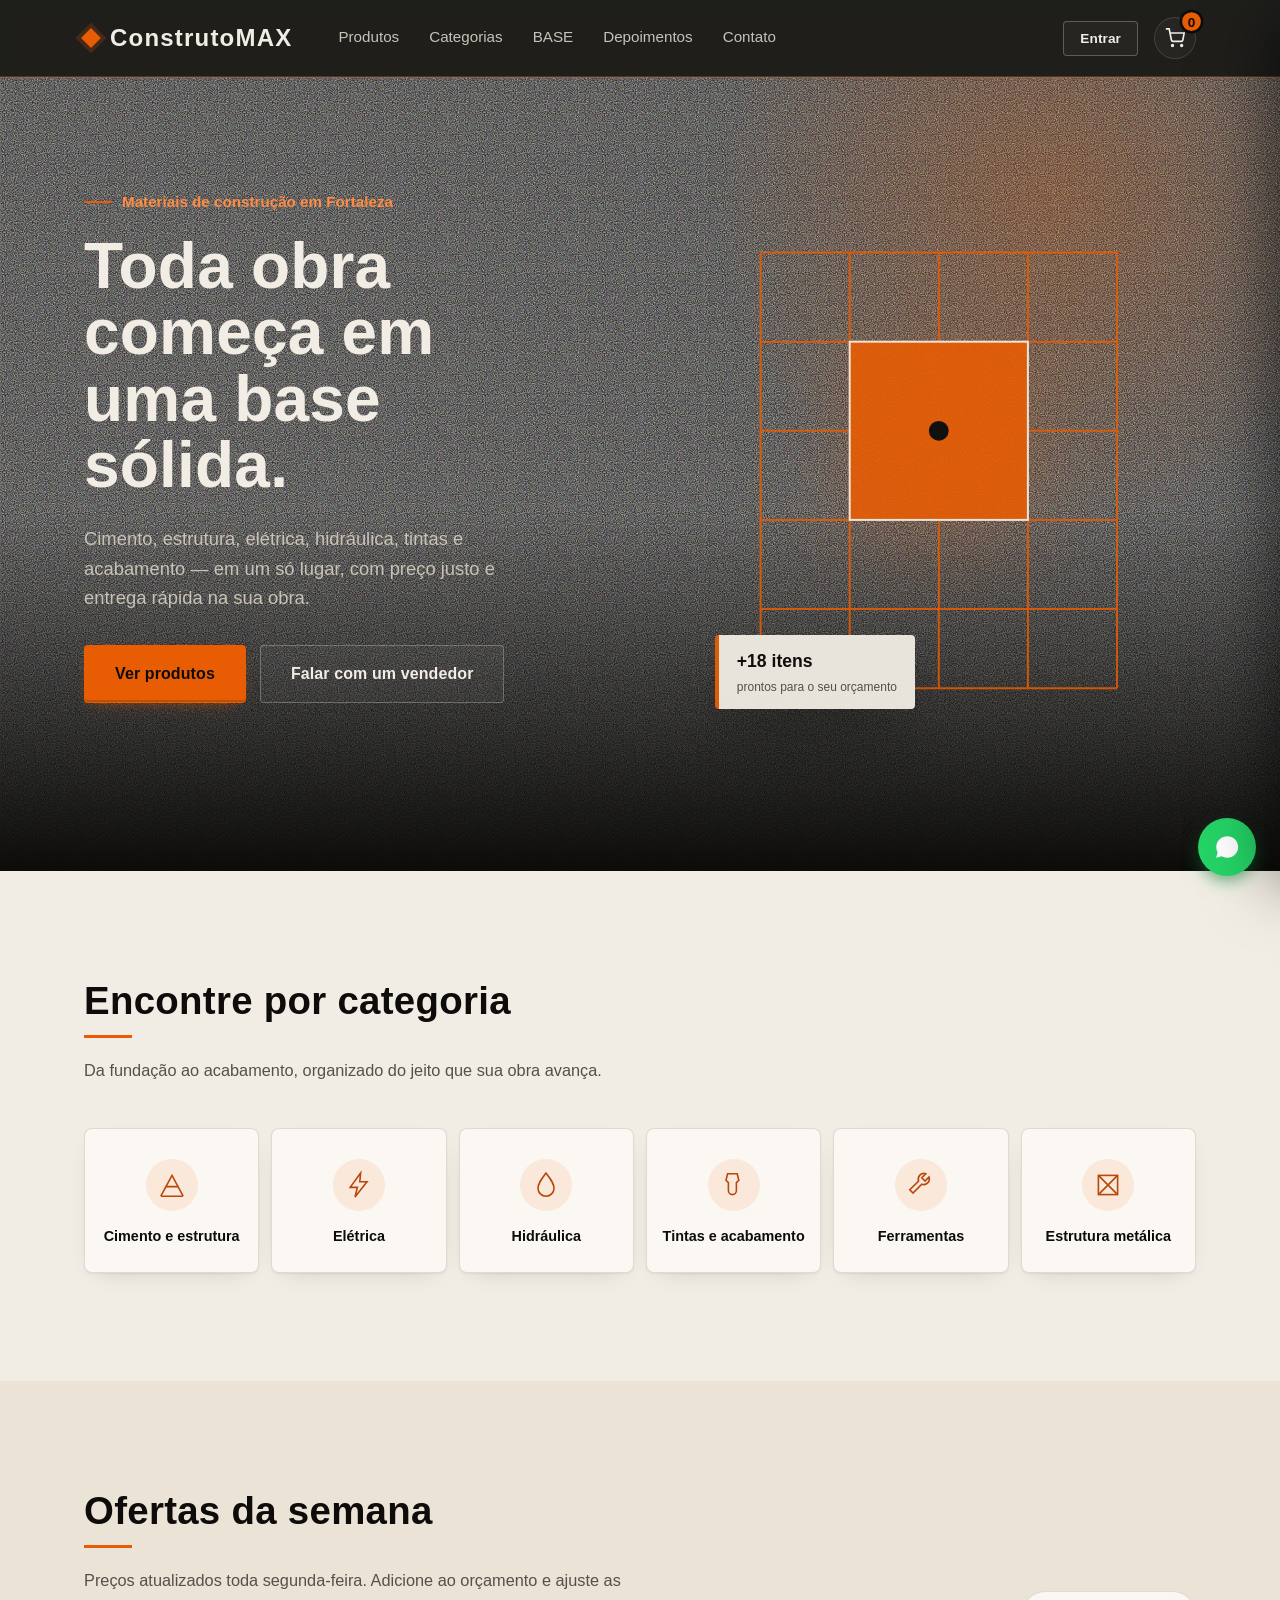
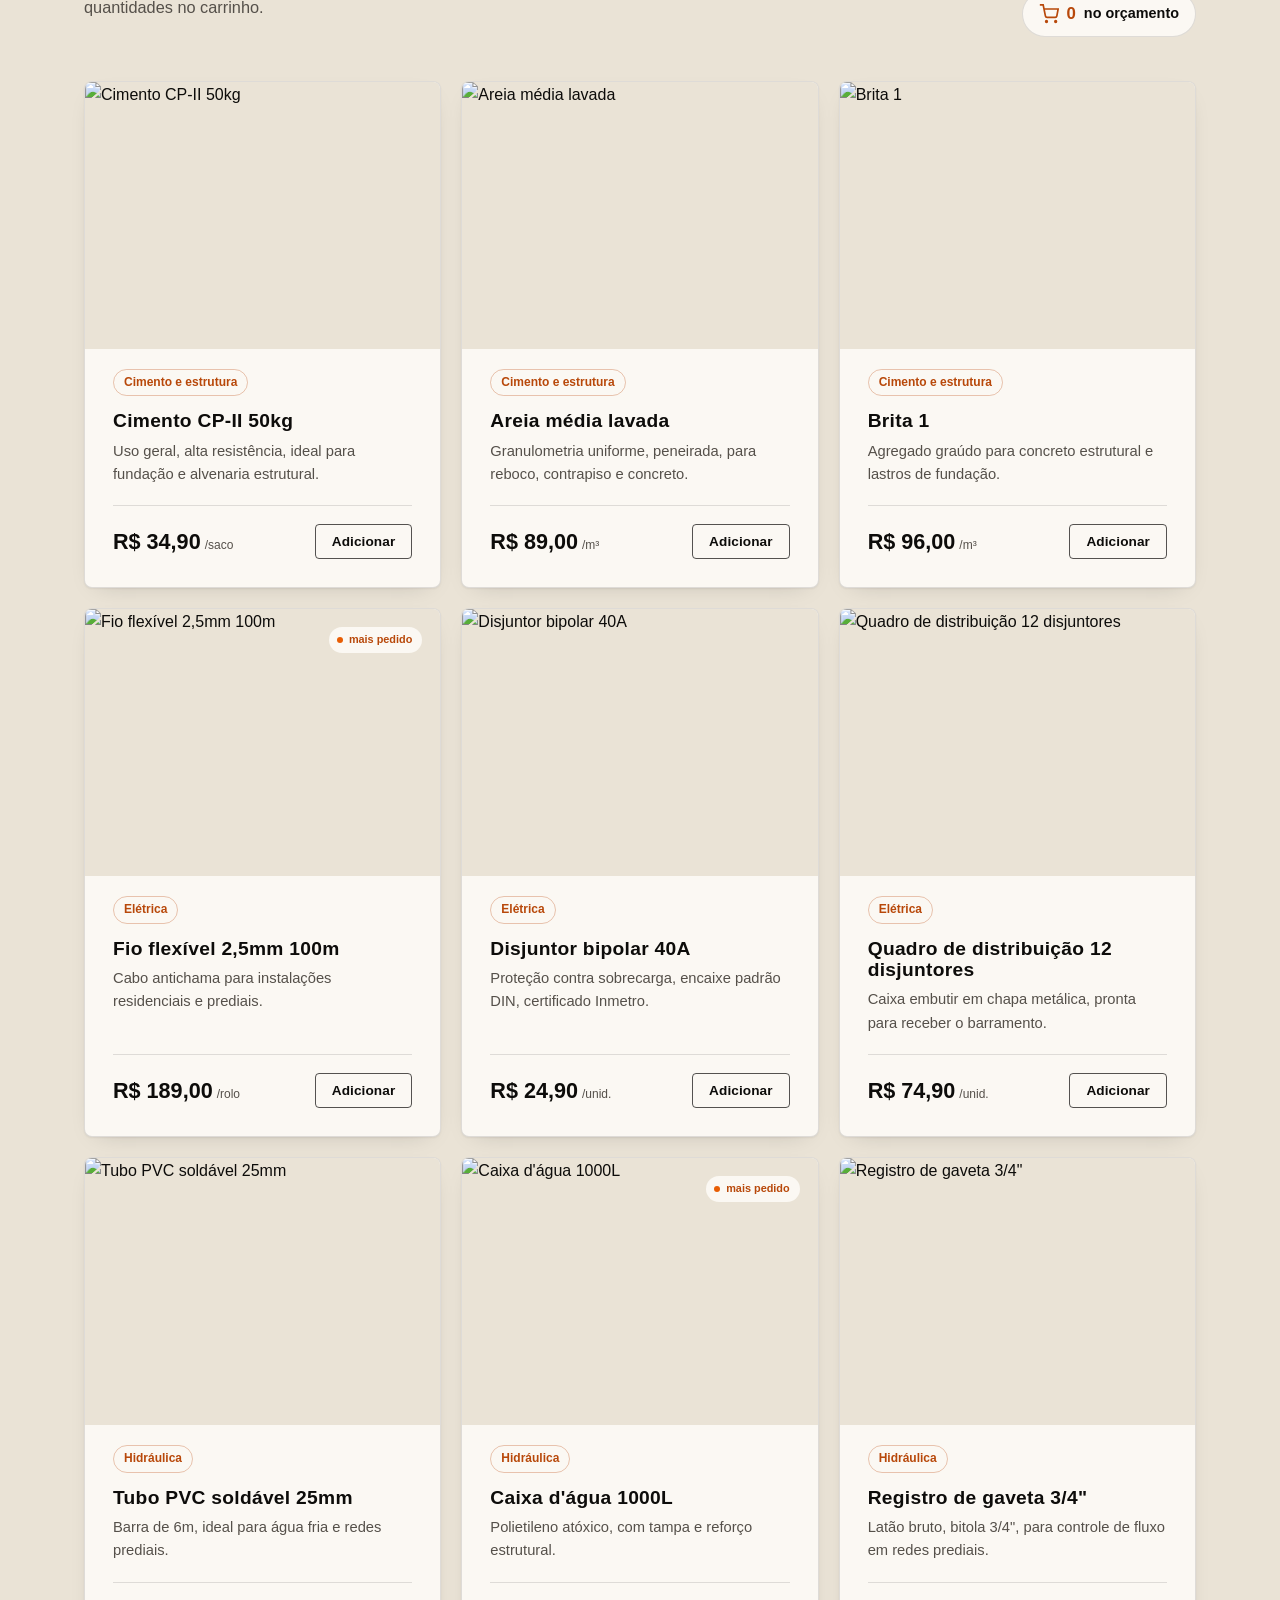
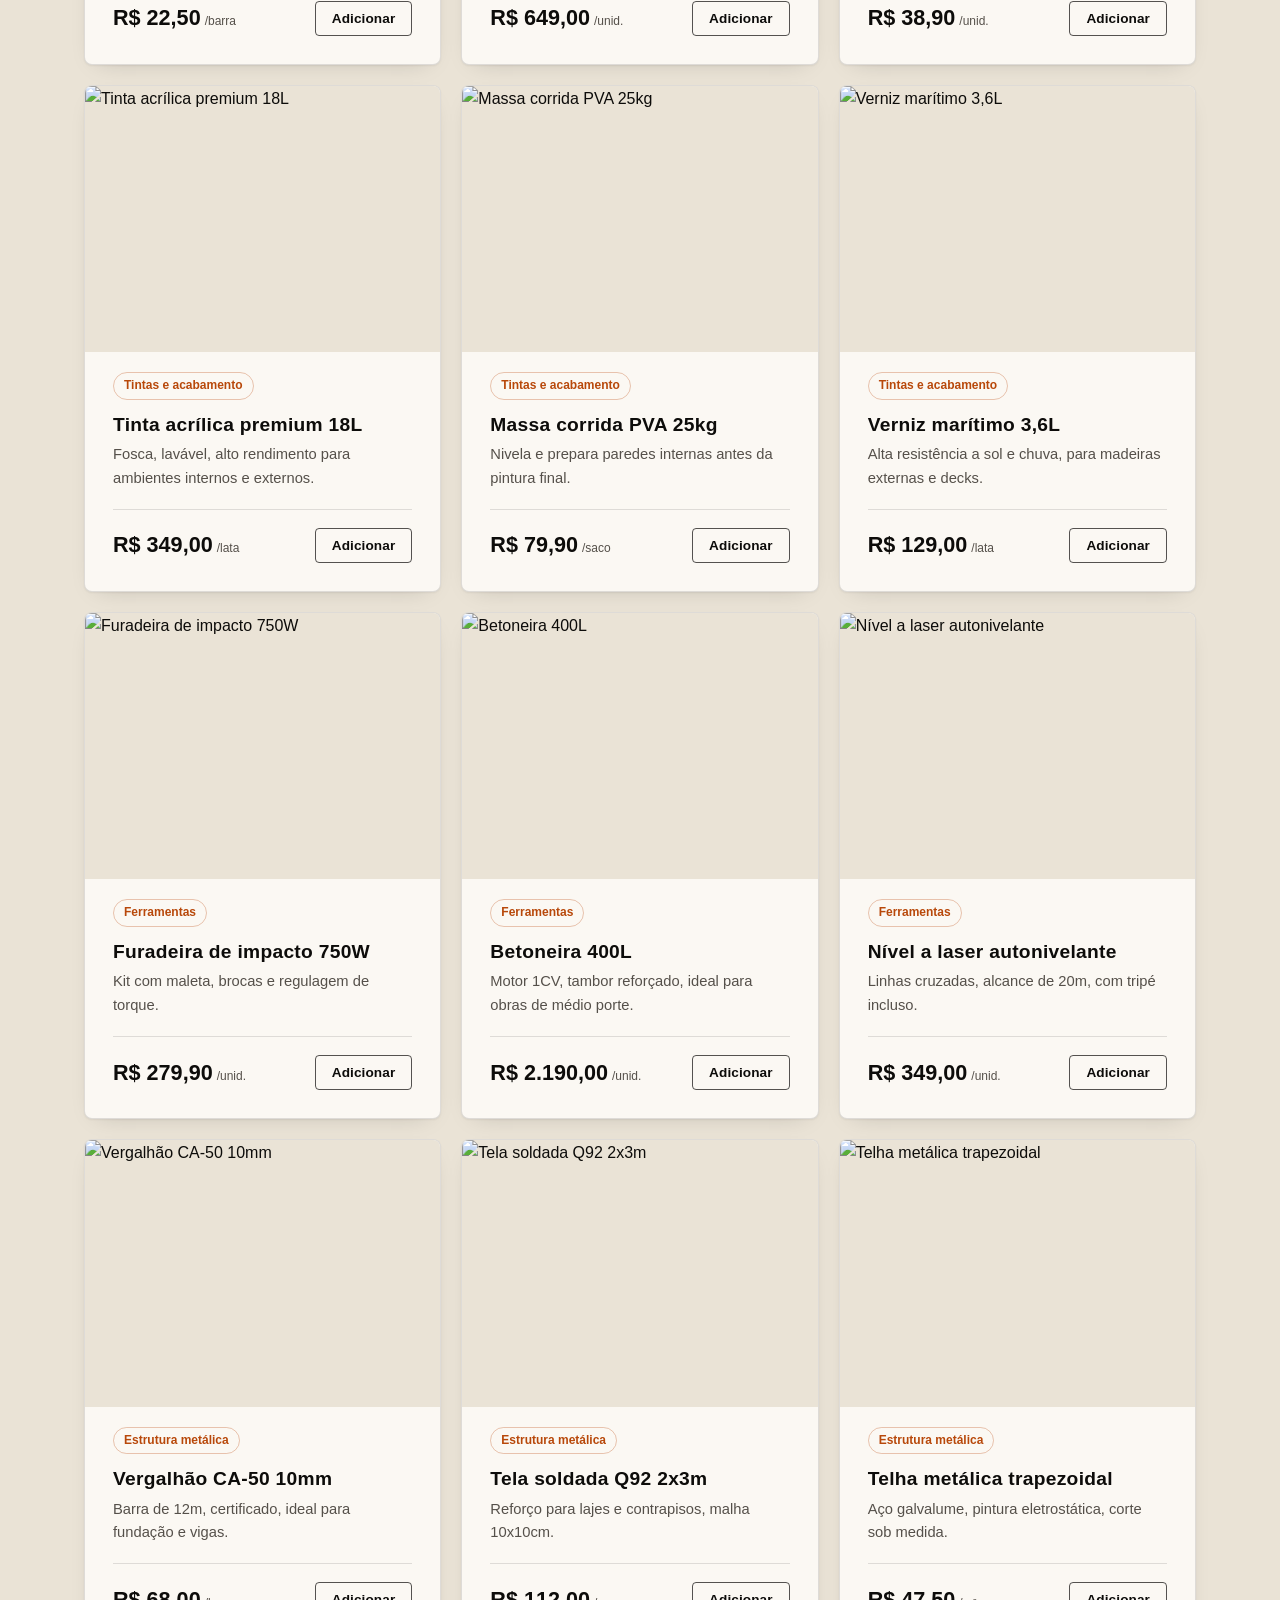
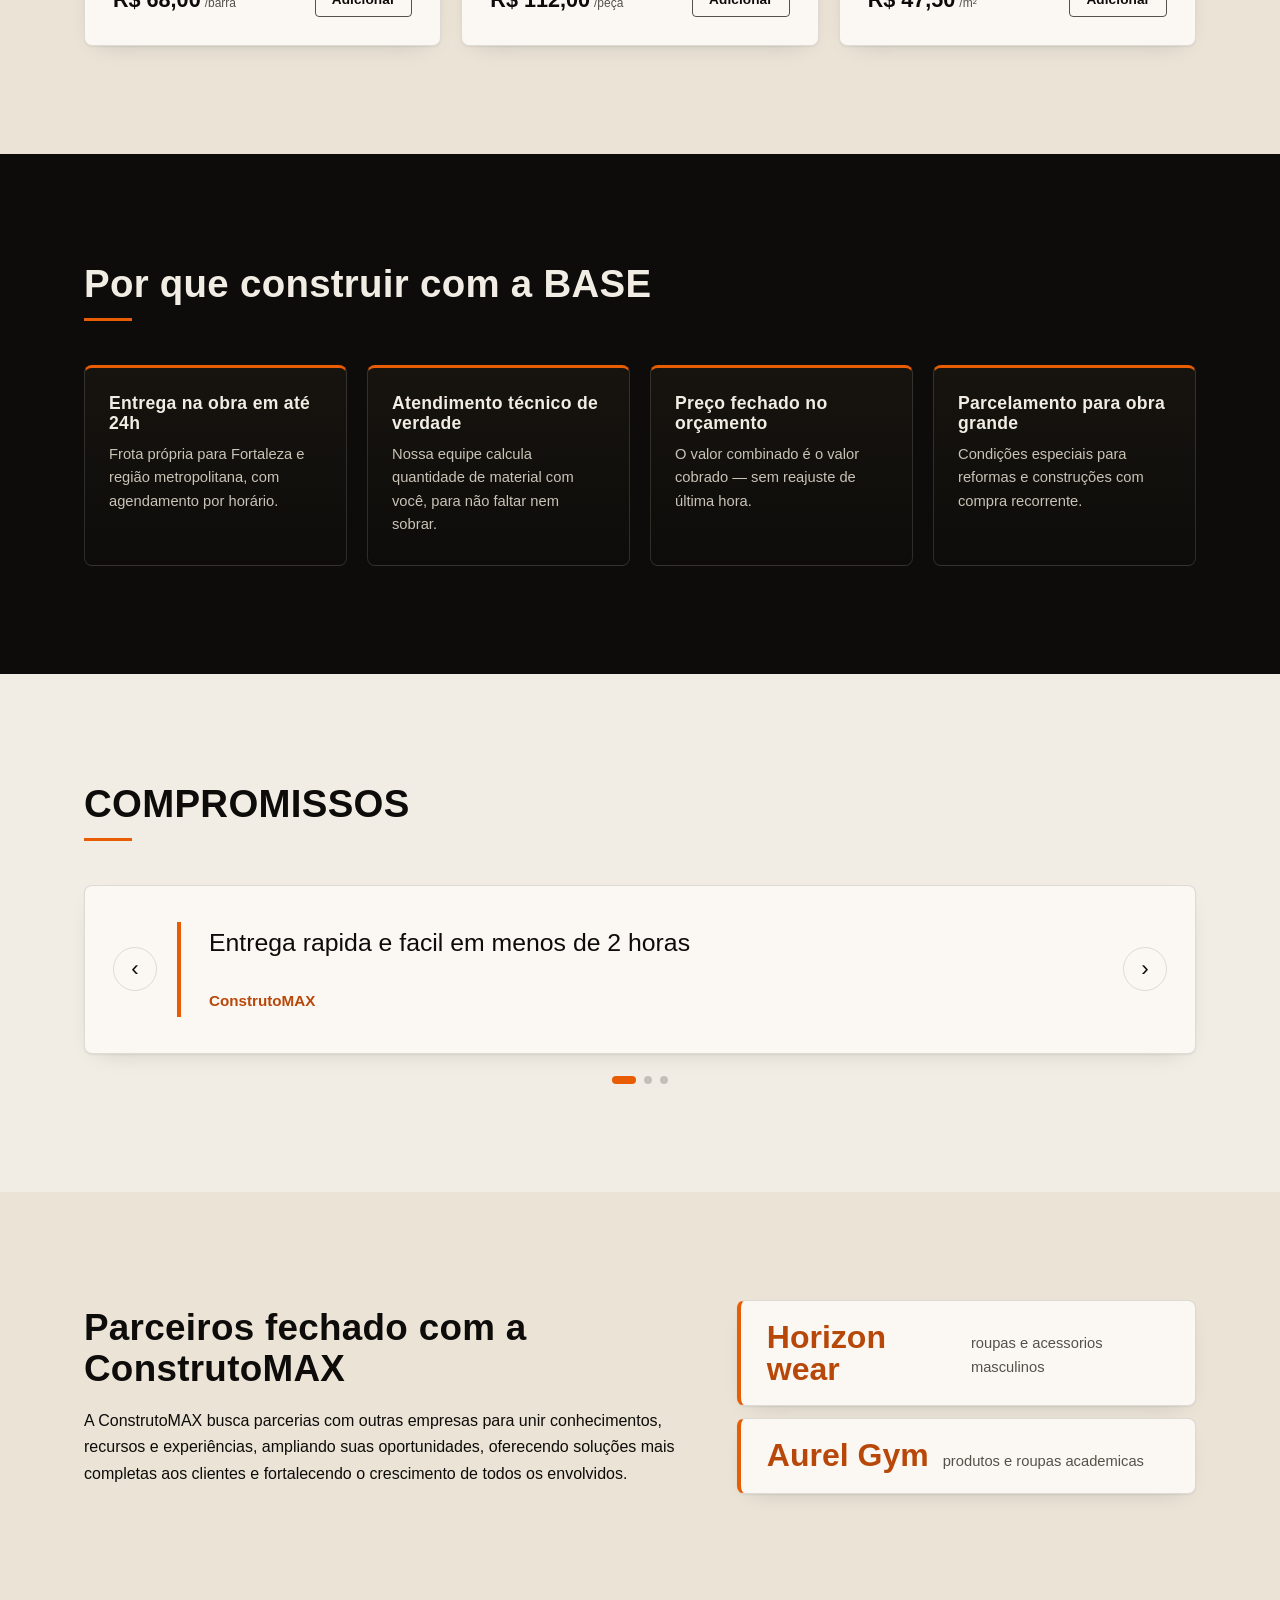
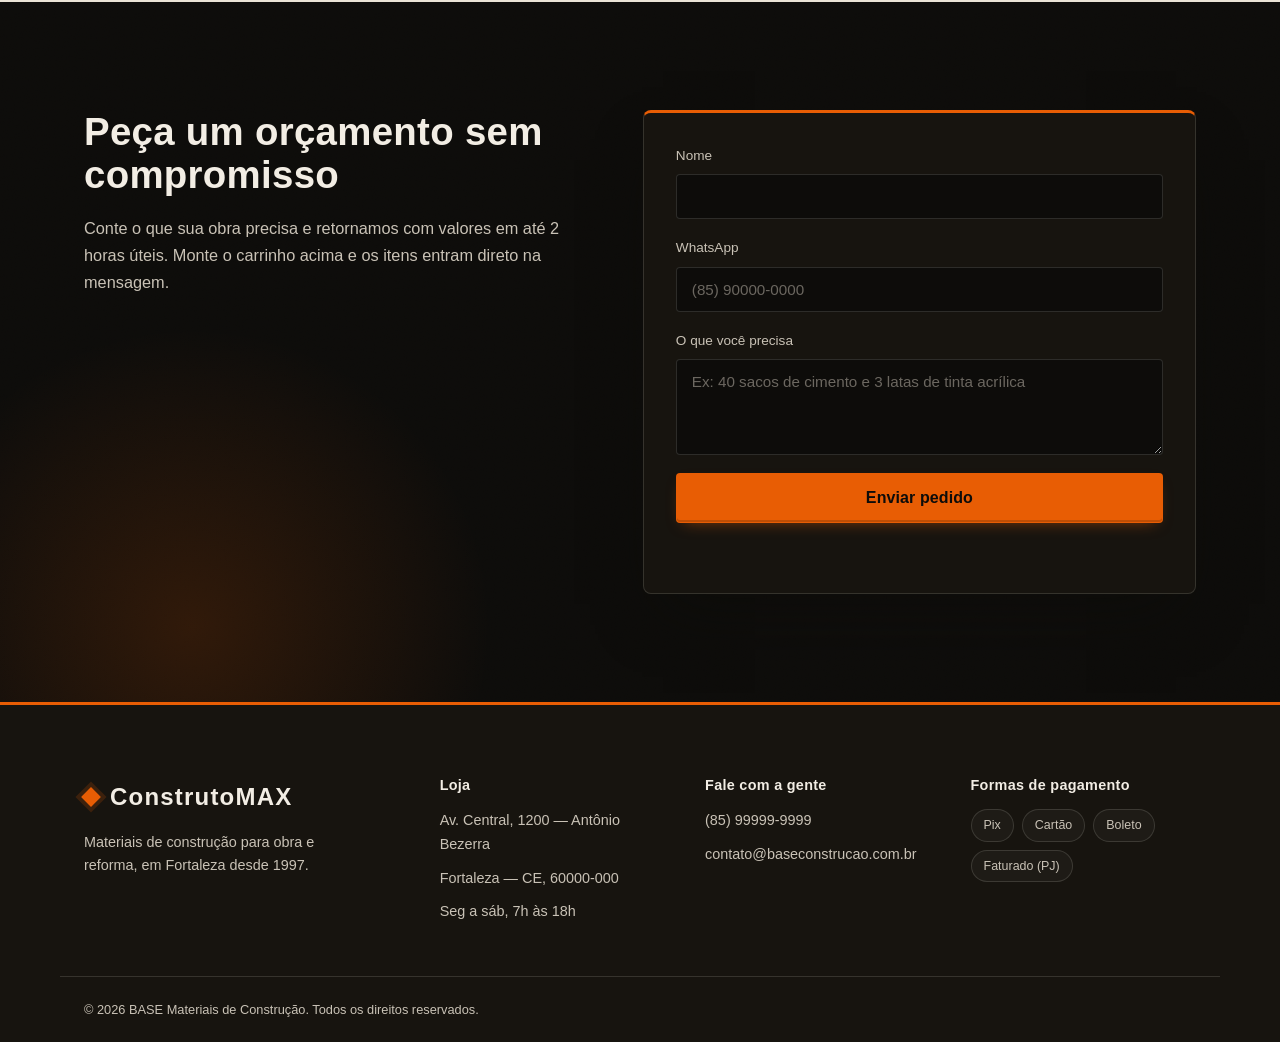
==== index.html @ 5d359811 "construtomax" ====
<!DOCTYPE html>

<html lang="pt-BR">

<head>

<meta charset="UTF-8">

<meta name="viewport" content="width=device-width, initial-scale=1.0">

<title>BASE — Materiais de Construção</title>

<meta name="description" content="BASE Materiais de Construção: tudo o que sua obra precisa, da fundação ao acabamento. Entrega rápida, preço justo, atendimento técnico especializado.">

<link rel="preconnect" href="https\://fonts.googleapis.com">

<link rel="preconnect" href="https\://fonts.gstatic.com" crossorigin>

<link href="https\://fonts.googleapis.com/css2?family=Oswald:wght@400;500;600;700&family=Work+Sans:wght@400;500;600&display=swap" rel="stylesheet">

<link rel="stylesheet" href="index.css">

</head>

<body>



<a class="skip-link" href="#conteudo">Pular para o conteúdo</a>



<!-- HEADER -->

<header class="site-header" id="topo">

  <div class="wrap header-inner">

    <a href="#topo" class="logo" aria-label="BASE Materiais de Construção">

      <span class="logo-mark" aria-hidden="true"></span>

      ConstrutoMAX

    </a>



    <nav class="main-nav" id="mainNav" aria-label="Navegação principal">

      <a href="#produtos">Produtos</a>

      <a href="#categorias">Categorias</a>

      <a href="#diferenciais">BASE</a>

      <a href="#depoimentos">Depoimentos</a>

      <a href="#contato">Contato</a>

    </nav>



    <div class="header-actions">

      <button type="button" class="btn btn-ghost btn-sm auth-open-btn" id="authOpenBtn">Entrar</button>

      <button class="cart-btn" id="cartOpenBtn" aria-label="Abrir carrinho de orçamento">

        <svg viewBox="0 0 24 24" width="20" height="20" fill="none" stroke="currentColor" stroke-width="2"><circle cx="9" cy="21" r="1"/><circle cx="20" cy="21" r="1"/><path d="M1 1h4l2.7 13.4a2 2 0 0 0 2 1.6h9.7a2 2 0 0 0 2-1.6L23 6H6"/></svg>

        <span class="cart-badge" id="cartBadge">0</span>

      </button>



      <button class="nav-toggle" id="navToggle" aria-expanded="false" aria-controls="mainNav" aria-label="Abrir menu">

        <span></span><span></span><span></span>

      </button>

    </div>

  </div>

</header>



<main id="conteudo">



  <!-- HERO -->

  <section class="hero">

    <div class="wrap hero-inner">

      <div class="hero-copy">

        <p class="hero-kicker">Materiais de construção em Fortaleza</p>

        <h1>Toda obra começa em uma base sólida.</h1>

        <p class="hero-lede">Cimento, estrutura, elétrica, hidráulica, tintas e acabamento — em um só lugar, com preço justo e entrega rápida na sua obra.</p>

        <div class="hero-actions">

          <a href="#produtos" class="btn btn-primary btn-lg">Ver produtos</a>

          <a href="#orcamento" class="btn btn-ghost btn-lg">Falar com um vendedor</a>

        </div>



        </dl>

      </div>



      <div class="hero-graphic" aria-hidden="true">

        <svg viewBox="0 0 480 520" width="100%" height="100%">

          <g stroke="var(--orange)" stroke-width="2" fill="none" opacity="0.9">

            <line x1="40" y1="40" x2="40" y2="480"/>

            <line x1="130" y1="40" x2="130" y2="480"/>

            <line x1="220" y1="40" x2="220" y2="480"/>

            <line x1="310" y1="40" x2="310" y2="480"/>

            <line x1="400" y1="40" x2="400" y2="480"/>

            <line x1="40" y1="40" x2="400" y2="40"/>

            <line x1="40" y1="130" x2="400" y2="130"/>

            <line x1="40" y1="220" x2="400" y2="220"/>

            <line x1="40" y1="310" x2="400" y2="310"/>

            <line x1="40" y1="400" x2="400" y2="400"/>

            <line x1="40" y1="480" x2="400" y2="480"/>

          </g>

          <rect x="130" y="130" width="180" height="180" fill="var(--orange)" opacity="0.95"/>

          <rect x="130" y="130" width="180" height="180" fill="none" stroke="var(--cream)" stroke-width="2"/>

          <circle cx="220" cy="220" r="10" fill="var(--black)"/>

        </svg>

        <div class="hero-tag">

          <strong>+18 itens</strong>

          <span>prontos para o seu orçamento</span>

        </div>

      </div>

    </div>

  </section>



  <!-- CATEGORIAS -->

  <section class="categorias" id="categorias">

    <div class="wrap">

      <div class="section-head">

        <h2>Encontre por categoria</h2>

        <p>Da fundação ao acabamento, organizado do jeito que sua obra avança.</p>

      </div>



      <div class="cat-grid">

        <button class="cat-card" data-filter="estrutura">

          <svg viewBox="0 0 40 40" width="32" height="32" fill="none" stroke="currentColor" stroke-width="2"><path d="M6 34 20 8l14 26z"/><path d="M12 22h16"/></svg>

          <span>Cimento e estrutura</span>

        </button>

        <button class="cat-card" data-filter="eletrica">

          <svg viewBox="0 0 40 40" width="32" height="32" fill="none" stroke="currentColor" stroke-width="2"><path d="M22 5 9 23h9l-3 12 15-19h-9z"/></svg>

          <span>Elétrica</span>

        </button>

        <button class="cat-card" data-filter="hidraulica">

          <svg viewBox="0 0 40 40" width="32" height="32" fill="none" stroke="currentColor" stroke-width="2"><path d="M20 5c6 8 10 13 10 19a10 10 0 0 1-20 0c0-6 4-11 10-19z"/></svg>

          <span>Hidráulica</span>

        </button>

        <button class="cat-card" data-filter="tintas">

          <svg viewBox="0 0 40 40" width="32" height="32" fill="none" stroke="currentColor" stroke-width="2"><path d="M12 6h12l2 8-3 3v10a5 5 0 0 1-10 0V17l-3-3z"/></svg>

          <span>Tintas e acabamento</span>

        </button>

        <button class="cat-card" data-filter="ferramentas">

          <svg viewBox="0 0 40 40" width="32" height="32" fill="none" stroke="currentColor" stroke-width="2"><path d="M26 6a7 7 0 0 0-9 9L6 26l4 4 11-11a7 7 0 0 0 9-9l-5 5-4-4z"/></svg>

          <span>Ferramentas</span>

        </button>

        <button class="cat-card" data-filter="metais">

          <svg viewBox="0 0 40 40" width="32" height="32" fill="none" stroke="currentColor" stroke-width="2"><rect x="8" y="8" width="24" height="24"/><path d="M8 8l24 24M32 8 8 32"/></svg>

          <span>Estrutura metálica</span>

        </button>

      </div>

    </div>

  </section>



  <!-- PRODUTOS -->

  <section class="produtos" id="produtos">

    <div class="wrap">

      <div class="section-head section-head-row">

        <div>

          <h2>Ofertas da semana</h2>

          <p>Preços atualizados toda segunda-feira. Adicione ao orçamento e ajuste as quantidades no carrinho.</p>

        </div>

        <div class="cart-indicator" aria-live="polite">

          <svg viewBox="0 0 24 24" width="20" height="20" fill="none" stroke="currentColor" stroke-width="2"><circle cx="9" cy="21" r="1"/><circle cx="20" cy="21" r="1"/><path d="M1 1h4l2.7 13.4a2 2 0 0 0 2 1.6h9.7a2 2 0 0 0 2-1.6L23 6H6"/></svg>

          <span id="cartCount">0</span> no orçamento

        </div>

      </div>



      <div class="prod-grid" id="prodGrid">



        <!-- CIMENTO E ESTRUTURA -->

        <article class="prod-card" data-cat="estrutura" data-id="cimento-cp2" data-name="Cimento CP-II 50kg" data-unit="saco" data-price="34.90">

          <div class="prod-media"><img src="img/cimento-cp2.jpg" alt="Cimento CP-II 50kg" loading="lazy" width="400" height="300"></div>

          <p class="prod-tag">Cimento e estrutura</p>

          <h3>Cimento CP-II 50kg</h3>

          <p class="prod-desc">Uso geral, alta resistência, ideal para fundação e alvenaria estrutural.</p>

          <div class="prod-foot">

            <span class="prod-price">R$ 34,90<small>/saco</small></span>

            <button class="btn btn-outline btn-sm add-to-quote">Adicionar</button>

          </div>

        </article>



        <article class="prod-card" data-cat="estrutura" data-id="areia-lavada" data-name="Areia média lavada" data-unit="m³" data-price="89.00">

          <div class="prod-media"><img src="img/areia-lavada.jpg" alt="Areia média lavada" loading="lazy" width="400" height="300"></div>

          <p class="prod-tag">Cimento e estrutura</p>

          <h3>Areia média lavada</h3>

          <p class="prod-desc">Granulometria uniforme, peneirada, para reboco, contrapiso e concreto.</p>

          <div class="prod-foot">

            <span class="prod-price">R$ 89,00<small>/m³</small></span>

            <button class="btn btn-outline btn-sm add-to-quote">Adicionar</button>

          </div>

        </article>



        <article class="prod-card" data-cat="estrutura" data-id="brita-1" data-name="Brita 1" data-unit="m³" data-price="96.00">

          <div class="prod-media"><img src="img/brita-1.jpg" alt="Brita 1" loading="lazy" width="400" height="300"></div>

          <p class="prod-tag">Cimento e estrutura</p>

          <h3>Brita 1</h3>

          <p class="prod-desc">Agregado graúdo para concreto estrutural e lastros de fundação.</p>

          <div class="prod-foot">

            <span class="prod-price">R$ 96,00<small>/m³</small></span>

            <button class="btn btn-outline btn-sm add-to-quote">Adicionar</button>

          </div>

        </article>



        <!-- ELÉTRICA -->

        <article class="prod-card" data-cat="eletrica" data-id="fio-flexivel" data-name="Fio flexível 2,5mm 100m" data-unit="rolo" data-price="189.00">

          <div class="prod-media"><img src="img/fio-flexivel.jpg" alt="Fio flexível 2,5mm 100m" loading="lazy" width="400" height="300"></div>

          <span class="prod-badge">mais pedido</span>

          <p class="prod-tag">Elétrica</p>

          <h3>Fio flexível 2,5mm 100m</h3>

          <p class="prod-desc">Cabo antichama para instalações residenciais e prediais.</p>

          <div class="prod-foot">

            <span class="prod-price">R$ 189,00<small>/rolo</small></span>

            <button class="btn btn-outline btn-sm add-to-quote">Adicionar</button>

          </div>

        </article>



        <article class="prod-card" data-cat="eletrica" data-id="disjuntor-40a" data-name="Disjuntor bipolar 40A" data-unit="unid." data-price="24.90">

          <div class="prod-media"><img src="img/disjuntor-40a.jpg" alt="Disjuntor bipolar 40A" loading="lazy" width="400" height="300"></div>

          <p class="prod-tag">Elétrica</p>

          <h3>Disjuntor bipolar 40A</h3>

          <p class="prod-desc">Proteção contra sobrecarga, encaixe padrão DIN, certificado Inmetro.</p>

          <div class="prod-foot">

            <span class="prod-price">R$ 24,90<small>/unid.</small></span>

            <button class="btn btn-outline btn-sm add-to-quote">Adicionar</button>

          </div>

        </article>



        <article class="prod-card" data-cat="eletrica" data-id="quadro-distribuicao" data-name="Quadro de distribuição 12 disjuntores" data-unit="unid." data-price="74.90">

          <div class="prod-media"><img src="img/quadro-distribuicao.jpg" alt="Quadro de distribuição 12 disjuntores" loading="lazy" width="400" height="300"></div>

          <p class="prod-tag">Elétrica</p>

          <h3>Quadro de distribuição 12 disjuntores</h3>

          <p class="prod-desc">Caixa embutir em chapa metálica, pronta para receber o barramento.</p>

          <div class="prod-foot">

            <span class="prod-price">R$ 74,90<small>/unid.</small></span>

            <button class="btn btn-outline btn-sm add-to-quote">Adicionar</button>

          </div>

        </article>



        <!-- HIDRÁULICA -->

        <article class="prod-card" data-cat="hidraulica" data-id="tubo-pvc-25" data-name="Tubo PVC soldável 25mm" data-unit="barra" data-price="22.50">

          <div class="prod-media"><img src="img/tubo-pvc-25.jpg" alt="Tubo PVC soldável 25mm" loading="lazy" width="400" height="300"></div>

          <p class="prod-tag">Hidráulica</p>

          <h3>Tubo PVC soldável 25mm</h3>

          <p class="prod-desc">Barra de 6m, ideal para água fria e redes prediais.</p>

          <div class="prod-foot">

            <span class="prod-price">R$ 22,50<small>/barra</small></span>

            <button class="btn btn-outline btn-sm add-to-quote">Adicionar</button>

          </div>

        </article>



        <article class="prod-card" data-cat="hidraulica" data-id="caixa-dagua" data-name="Caixa d'água 1000L" data-unit="unid." data-price="649.00">

          <div class="prod-media"><img src="img/caixa-dagua.jpg" alt="Caixa d'água 1000L" loading="lazy" width="400" height="300"></div>

          <span class="prod-badge">mais pedido</span>

          <p class="prod-tag">Hidráulica</p>

          <h3>Caixa d'água 1000L</h3>

          <p class="prod-desc">Polietileno atóxico, com tampa e reforço estrutural.</p>

          <div class="prod-foot">

            <span class="prod-price">R$ 649,00<small>/unid.</small></span>

            <button class="btn btn-outline btn-sm add-to-quote">Adicionar</button>

          </div>

        </article>



        <article class="prod-card" data-cat="hidraulica" data-id="registro-gaveta" data-name='Registro de gaveta 3/4"' data-unit="unid." data-price="38.90">

          <div class="prod-media"><img src="img/registro-gaveta.jpg" alt="Registro de gaveta 3/4&quot;" loading="lazy" width="400" height="300"></div>

          <p class="prod-tag">Hidráulica</p>

          <h3>Registro de gaveta 3/4"</h3>

          <p class="prod-desc">Latão bruto, bitola 3/4", para controle de fluxo em redes prediais.</p>

          <div class="prod-foot">

            <span class="prod-price">R$ 38,90<small>/unid.</small></span>

            <button class="btn btn-outline btn-sm add-to-quote">Adicionar</button>

          </div>

        </article>



        <!-- TINTAS -->

        <article class="prod-card" data-cat="tintas" data-id="tinta-acrilica" data-name="Tinta acrílica premium 18L" data-unit="lata" data-price="349.00">

          <div class="prod-media"><img src="img/tinta-acrilica.jpg" alt="Tinta acrílica premium 18L" loading="lazy" width="400" height="300"></div>

          <p class="prod-tag">Tintas e acabamento</p>

          <h3>Tinta acrílica premium 18L</h3>

          <p class="prod-desc">Fosca, lavável, alto rendimento para ambientes internos e externos.</p>

          <div class="prod-foot">

            <span class="prod-price">R$ 349,00<small>/lata</small></span>

            <button class="btn btn-outline btn-sm add-to-quote">Adicionar</button>

          </div>

        </article>



        <article class="prod-card" data-cat="tintas" data-id="massa-corrida" data-name="Massa corrida PVA 25kg" data-unit="saco" data-price="79.90">

          <div class="prod-media"><img src="img/massa-corrida.jpg" alt="Massa corrida PVA 25kg" loading="lazy" width="400" height="300"></div>

          <p class="prod-tag">Tintas e acabamento</p>

          <h3>Massa corrida PVA 25kg</h3>

          <p class="prod-desc">Nivela e prepara paredes internas antes da pintura final.</p>

          <div class="prod-foot">

            <span class="prod-price">R$ 79,90<small>/saco</small></span>

            <button class="btn btn-outline btn-sm add-to-quote">Adicionar</button>

          </div>

        </article>



        <article class="prod-card" data-cat="tintas" data-id="verniz-maritimo" data-name="Verniz marítimo 3,6L" data-unit="lata" data-price="129.00">

          <div class="prod-media"><img src="img/verniz-maritimo.jpg" alt="Verniz marítimo 3,6L" loading="lazy" width="400" height="300"></div>

          <p class="prod-tag">Tintas e acabamento</p>

          <h3>Verniz marítimo 3,6L</h3>

          <p class="prod-desc">Alta resistência a sol e chuva, para madeiras externas e decks.</p>

          <div class="prod-foot">

            <span class="prod-price">R$ 129,00<small>/lata</small></span>

            <button class="btn btn-outline btn-sm add-to-quote">Adicionar</button>

          </div>

        </article>



        <!-- FERRAMENTAS -->

        <article class="prod-card" data-cat="ferramentas" data-id="furadeira-impacto" data-name="Furadeira de impacto 750W" data-unit="unid." data-price="279.90">

          <div class="prod-media"><img src="img/furadeira-impacto.jpg" alt="Furadeira de impacto 750W" loading="lazy" width="400" height="300"></div>

          <p class="prod-tag">Ferramentas</p>

          <h3>Furadeira de impacto 750W</h3>

          <p class="prod-desc">Kit com maleta, brocas e regulagem de torque.</p>

          <div class="prod-foot">

            <span class="prod-price">R$ 279,90<small>/unid.</small></span>

            <button class="btn btn-outline btn-sm add-to-quote">Adicionar</button>

          </div>

        </article>



        <article class="prod-card" data-cat="ferramentas" data-id="betoneira-400l" data-name="Betoneira 400L" data-unit="unid." data-price="2190.00">

          <div class="prod-media"><img src="img/betoneira-400l.jpg" alt="Betoneira 400L" loading="lazy" width="400" height="300"></div>

          <p class="prod-tag">Ferramentas</p>

          <h3>Betoneira 400L</h3>

          <p class="prod-desc">Motor 1CV, tambor reforçado, ideal para obras de médio porte.</p>

          <div class="prod-foot">

            <span class="prod-price">R$ 2.190,00<small>/unid.</small></span>

            <button class="btn btn-outline btn-sm add-to-quote">Adicionar</button>

          </div>

        </article>



        <article class="prod-card" data-cat="ferramentas" data-id="nivel-laser" data-name="Nível a laser autonivelante" data-unit="unid." data-price="349.00">

          <div class="prod-media"><img src="img/nivel-laser.jpg" alt="Nível a laser autonivelante" loading="lazy" width="400" height="300"></div>

          <p class="prod-tag">Ferramentas</p>

          <h3>Nível a laser autonivelante</h3>

          <p class="prod-desc">Linhas cruzadas, alcance de 20m, com tripé incluso.</p>

          <div class="prod-foot">

            <span class="prod-price">R$ 349,00<small>/unid.</small></span>

            <button class="btn btn-outline btn-sm add-to-quote">Adicionar</button>

          </div>

        </article>



        <!-- ESTRUTURA METÁLICA -->

        <article class="prod-card" data-cat="metais" data-id="vergalhao-ca50" data-name="Vergalhão CA-50 10mm" data-unit="barra" data-price="68.00">

          <div class="prod-media"><img src="img/vergalhao-ca50.jpg" alt="Vergalhão CA-50 10mm" loading="lazy" width="400" height="300"></div>

          <p class="prod-tag">Estrutura metálica</p>

          <h3>Vergalhão CA-50 10mm</h3>

          <p class="prod-desc">Barra de 12m, certificado, ideal para fundação e vigas.</p>

          <div class="prod-foot">

            <span class="prod-price">R$ 68,00<small>/barra</small></span>

            <button class="btn btn-outline btn-sm add-to-quote">Adicionar</button>

          </div>

        </article>



        <article class="prod-card" data-cat="metais" data-id="tela-soldada" data-name="Tela soldada Q92 2x3m" data-unit="peça" data-price="112.00">

          <div class="prod-media"><img src="img/tela-soldada.jpg" alt="Tela soldada Q92 2x3m" loading="lazy" width="400" height="300"></div>

          <p class="prod-tag">Estrutura metálica</p>

          <h3>Tela soldada Q92 2x3m</h3>

          <p class="prod-desc">Reforço para lajes e contrapisos, malha 10x10cm.</p>

          <div class="prod-foot">

            <span class="prod-price">R$ 112,00<small>/peça</small></span>

            <button class="btn btn-outline btn-sm add-to-quote">Adicionar</button>

          </div>

        </article>



        <article class="prod-card" data-cat="metais" data-id="telha-metalica" data-name="Telha metálica trapezoidal" data-unit="m²" data-price="47.50">

          <div class="prod-media"><img src="img/telha-metalica.jpg" alt="Telha metálica trapezoidal" loading="lazy" width="400" height="300"></div>

          <p class="prod-tag">Estrutura metálica</p>

          <h3>Telha metálica trapezoidal</h3>

          <p class="prod-desc">Aço galvalume, pintura eletrostática, corte sob medida.</p>

          <div class="prod-foot">

            <span class="prod-price">R$ 47,50<small>/m²</small></span>

            <button class="btn btn-outline btn-sm add-to-quote">Adicionar</button>

          </div>

        </article>



      </div>



      <p class="prod-empty" id="prodEmpty" hidden>Nenhum produto nessa categoria por enquanto. Fale com um vendedor para verificar disponibilidade.</p>

    </div>

  </section>



  <!-- DIFERENCIAIS -->

  <section class="diferenciais" id="diferenciais">

    <div class="wrap">

      <div class="section-head">

        <h2>Por que construir com a BASE</h2>

      </div>

      <div class="dif-grid">

        <div class="dif-item">

          <h3>Entrega na obra em até 24h</h3>

          <p>Frota própria para Fortaleza e região metropolitana, com agendamento por horário.</p>

        </div>

        <div class="dif-item">

          <h3>Atendimento técnico de verdade</h3>

          <p>Nossa equipe calcula quantidade de material com você, para não faltar nem sobrar.</p>

        </div>

        <div class="dif-item">

          <h3>Preço fechado no orçamento</h3>

          <p>O valor combinado é o valor cobrado — sem reajuste de última hora.</p>

        </div>

        <div class="dif-item">

          <h3>Parcelamento para obra grande</h3>

          <p>Condições especiais para reformas e construções com compra recorrente.</p>

        </div>

      </div>

    </div>

  </section>



  <!-- DEPOIMENTOS -->

  <section class="depoimentos" id="depoimentos">

    <div class="wrap">

      <div class="section-head">

        <h2>COMPROMISSOS</h2>

      </div>



      <div class="testimonial-slider">

        <button class="t-arrow t-prev" id="tPrev" aria-label="Depoimento anterior">‹</button>



        <div class="t-viewport">

          <ul class="t-track" id="tTrack">

            <li class="t-slide">

              <p class="t-quote">Entrega rapida e facil em menos de 2 horas</p>

               <p class="t-author">ConstrutoMAX</p>

            </li>

            <li class="t-slide">

              <p class="t-quote">Produtos de alta qualidade no estoque</p>

               <p class="t-author">ConstrutoMAX</p>

            </li>

            <li class="t-slide">

              <p class="t-quote">Organização nos pedidos e nos produtos da nossa loja</p>

                <p class="t-author">ConstrutoMAX</p>

            </li>

          </ul>

        </div>



        <button class="t-arrow t-next" id="tNext" aria-label="Próximo depoimento">›</button>

      </div>



      <div class="t-dots" id="tDots"></div>

    </div>

  </section>



  <!-- SOBRE -->

  <section class="sobre">

    <div class="wrap sobre-grid">

      <div>

        <h2>Parceiros fechado com a ConstrutoMAX</h2>

        <p></p>A ConstrutoMAX busca parcerias com outras empresas para unir conhecimentos, recursos e experiências, ampliando suas oportunidades, oferecendo soluções mais completas aos clientes e fortalecendo o crescimento de todos os envolvidos.

      </div>

      <div class="sobre-cards">

        <div class="sobre-card"><strong>Horizon wear</strong><span>roupas e acessorios masculinos</span></div>

        <div class="sobre-card"><strong>Aurel Gym</strong><span>produtos e roupas academicas</span></div>



      </div>

    </div>

  </section>



  <!-- NEWSLETTER / ORÇAMENTO -->

  <section class="orcamento" id="orcamento">

    <div class="wrap orc-grid">

      <div>

        <h2>Peça um orçamento sem compromisso</h2>

        <p>Conte o que sua obra precisa e retornamos com valores em até 2 horas úteis. Monte o carrinho acima e os itens entram direto na mensagem.</p>

      </div>



      <form class="orc-form" id="orcForm" novalidate>

        <div class="form-row">

          <label for="nome">Nome</label>

          <input type="text" id="nome" name="nome" required>

        </div>

        <div class="form-row">

          <label for="whatsapp">WhatsApp</label>

          <input type="tel" id="whatsapp" name="whatsapp" placeholder="(85) 90000-0000" required>

        </div>

        <div class="form-row">

          <label for="mensagem">O que você precisa</label>

          <textarea id="mensagem" name="mensagem" rows="4" placeholder="Ex: 40 sacos de cimento e 3 latas de tinta acrílica" required></textarea>

        </div>

        <button type="submit" class="btn btn-primary btn-lg">Enviar pedido</button>

        <p class="form-status" id="formStatus" role="status" aria-live="polite"></p>

      </form>

    </div>

  </section>



</main>



<!-- FOOTER -->

<footer class="site-footer" id="contato">

  <div class="wrap footer-grid">

    <div class="footer-brand">

      <a href="#topo" class="logo logo-footer">

        <span class="logo-mark" aria-hidden="true"></span>

        ConstrutoMAX

      </a>

      <p>Materiais de construção para obra e reforma, em Fortaleza desde 1997.</p>

    </div>



    <div>

      <h4>Loja</h4>

      <ul>

        <li>Av. Central, 1200 — Antônio Bezerra</li>

        <li>Fortaleza — CE, 60000-000</li>

        <li>Seg a sáb, 7h às 18h</li>

      </ul>

    </div>



    <div>

      <h4>Fale com a gente</h4>

      <ul>

        <li><a href="tel:+5585999999999">(85) 99999-9999</a></li>

        <li><a href="mailto:contato@baseconstrucao.com.br">contato@baseconstrucao.com.br</a></li>

      </ul>

    </div>



    <div>

      <h4>Formas de pagamento</h4>

      <ul class="payment-list">

        <li>Pix</li>

        <li>Cartão</li>

        <li>Boleto</li>

        <li>Faturado (PJ)</li>

      </ul>

    </div>

  </div>



  <div class="wrap footer-bottom">

    <p>© 2026 BASE Materiais de Construção. Todos os direitos reservados.</p>

  </div>

</footer>



<a class="whatsapp-float" href="https\://wa.me/5585999999999" target="_blank" rel="noopener" aria-label="Falar no WhatsApp">

  <svg viewBox="0 0 24 24" width="26" height="26" fill="currentColor"><path d="M17.5 14.4c-.3-.1-1.7-.8-2-.9-.3-.1-.5-.1-.6.1-.2.3-.7.9-.9 1-.2.2-.3.2-.6.1-.3-.1-1.3-.5-2.4-1.5-.9-.8-1.5-1.8-1.7-2.1-.2-.3 0-.5.1-.6l.4-.5c.1-.2.2-.3.3-.5.1-.2 0-.4 0-.5C10 9 9.5 7.7 9.3 7.2c-.2-.5-.4-.4-.6-.4h-.5c-.2 0-.5.1-.7.3C7.3 7.3 6.7 8 6.7 9.3c0 1.3.9 2.6 1 2.8.1.2 1.8 2.8 4.4 3.9.6.3 1.1.4 1.5.5.6.2 1.2.2 1.6.1.5-.1 1.7-.7 1.9-1.3.2-.6.2-1.1.2-1.2-.1-.1-.3-.2-.6-.3zM12 2a10 10 0 0 0-8.6 15L2 22l5.2-1.4A10 10 0 1 0 12 2z"/></svg>

</a>



<!-- CARRINHO -->

<div class="cart-overlay" id="cartOverlay"></div>

<aside class="cart-drawer" id="cartDrawer" aria-hidden="true" aria-label="Carrinho de orçamento">

  <div class="cart-head">

    <h2>Seu orçamento</h2>

    <button class="cart-close" id="cartCloseBtn" aria-label="Fechar carrinho">

      <svg viewBox="0 0 24 24" width="18" height="18" fill="none" stroke="currentColor" stroke-width="2"><path d="M18 6 6 18M6 6l12 12"/></svg>

    </button>

  </div>



  <div class="cart-items" id="cartItems">

    <!-- preenchido via JS -->

  </div>



  <div class="cart-foot">

    <div class="cart-subtotal">

      <span>Estimativa</span>

      <strong id="cartSubtotal">R$ 0,00</strong>

    </div>

    <p class="cart-note">Valor de referência. O preço final é confirmado por um vendedor no orçamento.</p>

    <button class="btn btn-primary btn-lg" id="cartCheckoutBtn">Enviar para orçamento</button>

  </div>

</aside>



<script>

(function () {

  'use strict';



  /* =========================================================

     MENU MOBILE

  ========================================================= */

  const navToggle = document.getElementById('navToggle');

  const mainNav = document.getElementById('mainNav');



  if (navToggle && mainNav) {

    navToggle.addEventListener('click', function () {

      const isOpen = mainNav.classList.toggle('open');

      navToggle.setAttribute('aria-expanded', String(isOpen));

    });



    mainNav.querySelectorAll('a').forEach(function (link) {

      link.addEventListener('click', function () {

        mainNav.classList.remove('open');

        navToggle.setAttribute('aria-expanded', 'false');

      });

    });

  }



  /* =========================================================

     FILTRO DE CATEGORIAS -> PRODUTOS

  ========================================================= */

  const catButtons = document.querySelectorAll('.cat-card');

  const prodCards = document.querySelectorAll('.prod-card');

  const prodEmpty = document.getElementById('prodEmpty');

  let activeFilter = null;



  function applyFilter(filter) {

    let visibleCount = 0;



    prodCards.forEach(function (card) {

      const matches = !filter || card.dataset.cat === filter;

      card.classList.toggle('hidden', !matches);

      if (matches) visibleCount++;

    });



    if (prodEmpty) {

      prodEmpty.hidden = visibleCount !== 0;

    }



    document.getElementById('produtos').scrollIntoView({ behavior: 'smooth', block: 'start' });

  }



  catButtons.forEach(function (btn) {

    btn.addEventListener('click', function () {

      const filter = btn.dataset.filter;



      if (activeFilter === filter) {

        activeFilter = null;

        btn.classList.remove('active');

        applyFilter(null);

        return;

      }



      catButtons.forEach(function (b) { b.classList.remove('active'); });

      btn.classList.add('active');

      activeFilter = filter;

      applyFilter(filter);

    });

  });



  /* =========================================================

     CARRINHO DE ORÇAMENTO

  ========================================================= */

  const CATEGORY_ICONS = {

    estrutura:   '<path d="M6 34 20 8l14 26z"/><path d="M12 22h16"/>',

    eletrica:    '<path d="M22 5 9 23h9l-3 12 15-19h-9z"/>',

    hidraulica:  '<path d="M20 5c6 8 10 13 10 19a10 10 0 0 1-20 0c0-6 4-11 10-19z"/>',

    tintas:      '<path d="M12 6h12l2 8-3 3v10a5 5 0 0 1-10 0V17l-3-3z"/>',

    ferramentas: '<path d="M26 6a7 7 0 0 0-9 9L6 26l4 4 11-11a7 7 0 0 0 9-9l-5 5-4-4z"/>',

    metais:      '<rect x="8" y="8" width="24" height="24"/><path d="M8 8l24 24M32 8 8 32"/>'

  };



  function categoryIcon(cat) {

    const path = CATEGORY_ICONS[cat] || '<circle cx="20" cy="20" r="10"/>';

    return '<svg viewBox="0 0 40 40" width="18" height="18" fill="none" stroke="currentColor" stroke-width="2.4">' + path + '</svg>';

  }



  function formatBRL(value) {

    return value.toLocaleString('pt-BR', { style: 'currency', currency: 'BRL' });

  }



  let cart = []; // { id, name, unit, price, cat, qty }



  const cartOpenBtn = document.getElementById('cartOpenBtn');

  const cartCloseBtn = document.getElementById('cartCloseBtn');

  const cartOverlay = document.getElementById('cartOverlay');

  const cartDrawer = document.getElementById('cartDrawer');

  const cartItemsEl = document.getElementById('cartItems');

  const cartSubtotalEl = document.getElementById('cartSubtotal');

  const cartBadgeEl = document.getElementById('cartBadge');

  const cartCountEl = document.getElementById('cartCount');

  const cartCheckoutBtn = document.getElementById('cartCheckoutBtn');



  function totalQty() {

    return cart.reduce(function (sum, item) { return sum + item.qty; }, 0);

  }



  function subtotal() {

    return cart.reduce(function (sum, item) { return sum + item.qty * item.price; }, 0);

  }



  function updateBadges() {

    const qty = totalQty();

    [cartBadgeEl, cartCountEl].forEach(function (el) {

      if (!el) return;

      el.textContent = String(qty);

    });

    if (cartBadgeEl) {

      cartBadgeEl.classList.remove('bump');

      void cartBadgeEl.offsetWidth;

      cartBadgeEl.classList.add('bump');

    }

  }



  function renderCartItems() {

    if (!cartItemsEl) return;



    if (cart.length === 0) {

      cartItemsEl.innerHTML =

        '<div class="cart-empty">' +

          '<svg viewBox="0 0 24 24" width="40" height="40" fill="none" stroke="currentColor" stroke-width="1.6"><circle cx="9" cy="21" r="1"/><circle cx="20" cy="21" r="1"/><path d="M1 1h4l2.7 13.4a2 2 0 0 0 2 1.6h9.7a2 2 0 0 0 2-1.6L23 6H6"/></svg>' +

          '<p>Seu orçamento está vazio.<br>Adicione produtos para começar.</p>' +

        '</div>';

      return;

    }



    cartItemsEl.innerHTML = cart.map(function (item) {

      return (

        '<div class="cart-item" data-id="' + item.id + '">' +

          '<div class="cart-item-icon">' + categoryIcon(item.cat) + '</div>' +

          '<div>' +

            '<p class="cart-item-name">' + item.name + '</p>' +

            '<p class="cart-item-unit">' + formatBRL(item.price) + ' / ' + item.unit + '</p>' +

            '<div class="qty-stepper">' +

              '<button type="button" class="qty-dec" aria-label="Diminuir quantidade">−</button>' +

              '<span>' + item.qty + '</span>' +

              '<button type="button" class="qty-inc" aria-label="Aumentar quantidade">+</button>' +

            '</div>' +

            '<p class="cart-item-line">' + formatBRL(item.qty * item.price) + '</p>' +

          '</div>' +

          '<button type="button" class="cart-item-remove" aria-label="Remover ' + item.name + '">' +

            '<svg viewBox="0 0 24 24" width="18" height="18" fill="none" stroke="currentColor" stroke-width="2"><path d="M3 6h18M8 6V4a2 2 0 0 1 2-2h4a2 2 0 0 1 2 2v2m3 0-1 14a2 2 0 0 1-2 2H8a2 2 0 0 1-2-2L5 6"/></svg>' +

          '</button>' +

        '</div>'

      );

    }).join('');

  }



  function renderCart() {

    renderCartItems();

    if (cartSubtotalEl) cartSubtotalEl.textContent = formatBRL(subtotal());

    updateBadges();

  }



  function addToCart(product) {

    const existing = cart.find(function (item) { return item.id === product.id; });

    if (existing) {

      existing.qty += 1;

    } else {

      cart.push({ id: product.id, name: product.name, unit: product.unit, price: product.price, cat: product.cat, qty: 1 });

    }

    renderCart();

  }



  function changeQty(id, delta) {

    const item = cart.find(function (i) { return i.id === id; });

    if (!item) return;

    item.qty += delta;

    if (item.qty <= 0) {

      cart = cart.filter(function (i) { return i.id !== id; });

    }

    renderCart();

  }



  function removeFromCart(id) {

    cart = cart.filter(function (i) { return i.id !== id; });

    renderCart();

  }



  cartItemsEl.addEventListener('click', function (e) {

    const row = e.target.closest('.cart-item');

    if (!row) return;

    const id = row.dataset.id;



    if (e.target.closest('.qty-inc')) changeQty(id, 1);

    if (e.target.closest('.qty-dec')) changeQty(id, -1);

    if (e.target.closest('.cart-item-remove')) removeFromCart(id);

  });



  function openCart() {

    cartDrawer.classList.add('open');

    cartOverlay.classList.add('open');

    cartDrawer.setAttribute('aria-hidden', 'false');

  }



  function closeCart() {

    cartDrawer.classList.remove('open');

    cartOverlay.classList.remove('open');

    cartDrawer.setAttribute('aria-hidden', 'true');

  }



  if (cartOpenBtn) cartOpenBtn.addEventListener('click', openCart);

  if (cartCloseBtn) cartCloseBtn.addEventListener('click', closeCart);

  if (cartOverlay) cartOverlay.addEventListener('click', closeCart);

  document.addEventListener('keydown', function (e) {

    if (e.key === 'Escape') closeCart();

  });



  document.querySelectorAll('.add-to-quote').forEach(function (btn) {

    btn.addEventListener('click', function () {

      const card = btn.closest('.prod-card');

      if (!card) return;



      addToCart({

        id: card.dataset.id,

        name: card.dataset.name,

        unit: card.dataset.unit,

        price: parseFloat(card.dataset.price),

        cat: card.dataset.cat

      });



      const originalText = btn.textContent;

      btn.textContent = 'Adicionado';

      btn.classList.add('added');

      btn.disabled = true;



      setTimeout(function () {

        btn.textContent = originalText;

        btn.classList.remove('added');

        btn.disabled = false;

      }, 1400);

    });

  });



  const mensagemField = document.getElementById('mensagem');



  if (cartCheckoutBtn) {

    cartCheckoutBtn.addEventListener('click', function () {

      if (cart.length === 0) {

        closeCart();

        document.getElementById('orcamento').scrollIntoView({ behavior: 'smooth', block: 'start' });

        return;

      }



      const lines = cart.map(function (item) {

        return '- ' + item.qty + 'x ' + item.name + ' (' + item.unit + ')';

      });



      if (mensagemField) {

        mensagemField.value = 'Itens do orçamento:\n' + lines.join('\n');

        const row = mensagemField.closest('.form-row');

        if (row) row.classList.remove('invalid');

      }



      closeCart();

      document.getElementById('orcamento').scrollIntoView({ behavior: 'smooth', block: 'start' });

      const nomeField = document.getElementById('nome');

      if (nomeField) nomeField.focus();

    });

  }



  renderCart();



  /* =========================================================

     CARROSSEL DE DEPOIMENTOS

  ========================================================= */

  const track = document.getElementById('tTrack');

  const slides = track ? Array.from(track.children) : [];

  const dotsWrap = document.getElementById('tDots');

  const prevBtn = document.getElementById('tPrev');

  const nextBtn = document.getElementById('tNext');

  let current = 0;

  let autoplayTimer = null;



  function buildDots() {

    if (!dotsWrap) return;

    dotsWrap.innerHTML = '';

    slides.forEach(function (_, i) {

      const dot = document.createElement('button');

      dot.className = 't-dot' + (i === 0 ? ' active' : '');

      dot.setAttribute('aria-label', 'Ir para depoimento ' + (i + 1));

      dot.addEventListener('click', function () { goTo(i); resetAutoplay(); });

      dotsWrap.appendChild(dot);

    });

  }



  function goTo(index) {

    if (!track || slides.length === 0) return;

    current = (index + slides.length) % slides.length;

    track.style.transform = 'translateX(-' + (current * 100) + '%)';



    if (dotsWrap) {

      Array.from(dotsWrap.children).forEach(function (dot, i) {

        dot.classList.toggle('active', i === current);

      });

    }

  }



  function resetAutoplay() {

    if (autoplayTimer) clearInterval(autoplayTimer);

    autoplayTimer = setInterval(function () { goTo(current + 1); }, 6000);

  }



  if (track && slides.length > 0) {

    buildDots();

    goTo(0);

    resetAutoplay();



    if (prevBtn) prevBtn.addEventListener('click', function () { goTo(current - 1); resetAutoplay(); });

    if (nextBtn) nextBtn.addEventListener('click', function () { goTo(current + 1); resetAutoplay(); });

  }



  /* =========================================================

     FORMULÁRIO DE ORÇAMENTO

  ========================================================= */

  const orcForm = document.getElementById('orcForm');

  const formStatus = document.getElementById('formStatus');



  if (orcForm) {

    orcForm.addEventListener('submit', function (e) {

      e.preventDefault();



      let valid = true;

      const fields = orcForm.querySelectorAll('input, textarea');



      fields.forEach(function (field) {

        const row = field.closest('.form-row');

        const isEmpty = field.value.trim() === '';



        if (row) row.classList.toggle('invalid', isEmpty);

        if (isEmpty) valid = false;

      });



      if (!valid) {

        if (formStatus) formStatus.textContent = 'Preencha todos os campos para enviar o pedido.';

        return;

      }



      if (formStatus) {

        formStatus.textContent = 'Pedido recebido! Nossa equipe entra em contato em até 2 horas úteis.';

      }

      orcForm.reset();

      cart = [];

      renderCart();

    });



    orcForm.querySelectorAll('input, textarea').forEach(function (field) {

      field.addEventListener('input', function () {

        const row = field.closest('.form-row');

        if (row) row.classList.remove('invalid');

      });

    });

  }



})();

/* =========================================================

   LOGIN / CRIAR CONTA + ENVIO DO ORÇAMENTO PARA O BACKEND

   Não depende do script inline do index.html.

========================================================= */

(function () {

  'use strict';



  var openBtn = document.getElementById('authOpenBtn');

  if (!openBtn) return;



  var currentUser = null;

  var lastFocus = null;



  /* ---------- API ---------- */

  function api(path, method, body) {

    return fetch(path, {

      method: method || 'GET',

      headers: { 'Content-Type': 'application/json' },

      credentials: 'same-origin',

      body: body === undefined ? undefined : JSON.stringify(body)

    }).then(function (res) {

      return res.json().catch(function () {
        return { ok: false, error: 'Resposta inválida do servidor.' };
      }).then(function (data) {

        data.status = res.status;

        if (!res.ok && !data.error) data.error = 'Erro no servidor (' + res.status + ').';

        return data;

      });

    }).catch(function () {

      return { ok: false, error: 'Não foi possível conectar ao servidor.' };

    });

  }



  /* ---------- Modal (montado via JS) ---------- */

  var overlay = document.createElement('div');

  overlay.className = 'auth-overlay';

  overlay.id = 'authOverlay';

  overlay.innerHTML =

    '<div class="auth-modal" role="dialog" aria-modal="true" aria-labelledby="authTitle" tabindex="-1">' +

      '<button type="button" class="auth-close" id="authClose" aria-label="Fechar">×</button>' +



      '<div id="authGuest">' +

        '<div class="auth-tabs" role="tablist">' +

          '<button type="button" class="auth-tab" role="tab" id="tabLogin" aria-selected="true" aria-controls="formLogin">Entrar</button>' +

          '<button type="button" class="auth-tab" role="tab" id="tabRegister" aria-selected="false" aria-controls="formRegister">Criar conta</button>' +

        '</div>' +

        '<h2 id="authTitle" class="sr-only" style="position:absolute;left:-999px">Acesso à conta</h2>' +



        '<form class="auth-form" id="formLogin" novalidate>' +

          '<div class="form-row"><label for="loginEmail">E-mail</label><input type="email" id="loginEmail" autocomplete="email" required></div>' +

          '<div class="form-row"><label for="loginSenha">Senha</label><input type="password" id="loginSenha" autocomplete="current-password" required></div>' +

          '<button type="submit" class="btn btn-primary btn-lg">Entrar</button>' +

          '<p class="auth-status" id="loginStatus" role="status" aria-live="polite"></p>' +

        '</form>' +



        '<form class="auth-form" id="formRegister" novalidate hidden>' +

          '<div class="form-row"><label for="regNome">Nome</label><input type="text" id="regNome" autocomplete="name" required><p class="auth-field-error" data-for="nome"></p></div>' +

          '<div class="form-row"><label for="regEmail">E-mail</label><input type="email" id="regEmail" autocomplete="email" required><p class="auth-field-error" data-for="email"></p></div>' +

          '<div class="form-row"><label for="regWhats">WhatsApp <span style="opacity:.6">(opcional)</span></label><input type="tel" id="regWhats" autocomplete="tel" placeholder="(85) 90000-0000"><p class="auth-field-error" data-for="whatsapp"></p></div>' +

          '<div class="form-row"><label for="regSenha">Senha</label><input type="password" id="regSenha" autocomplete="new-password" minlength="8" required><p class="auth-field-error" data-for="senha"></p></div>' +

          '<p class="auth-hint">Mínimo de 8 caracteres.</p>' +

          '<button type="submit" class="btn btn-primary btn-lg">Criar minha conta</button>' +

          '<p class="auth-status" id="regStatus" role="status" aria-live="polite"></p>' +

        '</form>' +

      '</div>' +



      '<div class="auth-account" id="authAccount" hidden>' +

        '<h3 id="accName"></h3>' +

        '<p class="auth-email" id="accEmail"></p>' +

        '<h4>Meus orçamentos</h4>' +

        '<ul class="auth-quotes" id="accQuotes"></ul>' +

        '<button type="button" class="btn btn-ghost btn-lg" id="logoutBtn">Sair da conta</button>' +

      '</div>' +

    '</div>';

  document.body.appendChild(overlay);



  var modal = overlay.querySelector('.auth-modal');

  var guestView = document.getElementById('authGuest');

  var accountView = document.getElementById('authAccount');

  var tabLogin = document.getElementById('tabLogin');

  var tabRegister = document.getElementById('tabRegister');

  var formLogin = document.getElementById('formLogin');

  var formRegister = document.getElementById('formRegister');

  var loginStatus = document.getElementById('loginStatus');

  var regStatus = document.getElementById('regStatus');



  function setStatus(el, text, isError) {

    el.textContent = text || '';

    el.classList.toggle('error', !!isError);

  }



  function clearFieldErrors() {

    formRegister.querySelectorAll('.auth-field-error').forEach(function (p) { p.textContent = ''; });

    formRegister.querySelectorAll('.form-row').forEach(function (r) { r.classList.remove('invalid'); });

  }



  function showTab(which) {

    var isLogin = which === 'login';

    tabLogin.setAttribute('aria-selected', String(isLogin));

    tabRegister.setAttribute('aria-selected', String(!isLogin));

    formLogin.hidden = !isLogin;

    formRegister.hidden = isLogin;

    setStatus(loginStatus, '');

    setStatus(regStatus, '');

    clearFieldErrors();

    var first = (isLogin ? formLogin : formRegister).querySelector('input');

    if (first) first.focus();

  }



  tabLogin.addEventListener('click', function () { showTab('login'); });

  tabRegister.addEventListener('click', function () { showTab('register'); });



  /* ---------- Abrir / fechar ---------- */

  function openModal(tab) {

    lastFocus = document.activeElement;

    overlay.classList.add('open');

    if (currentUser) {

      renderAccount();

      modal.focus();

    } else {

      showTab(tab || 'login');

    }

  }



  function closeModal() {

    overlay.classList.remove('open');

    if (lastFocus && lastFocus.focus) lastFocus.focus();

  }



  openBtn.addEventListener('click', function () { openModal('login'); });

  document.getElementById('authClose').addEventListener('click', closeModal);

  overlay.addEventListener('mousedown', function (e) { if (e.target === overlay) closeModal(); });

  document.addEventListener('keydown', function (e) {

    if (e.key === 'Escape' && overlay.classList.contains('open')) closeModal();

  });



  /* ---------- Estado do usuário ---------- */

  function setUser(user) {

    currentUser = user;

    if (user) {

      openBtn.textContent = 'Olá, ' + user.nome.split(' ')[0];

      guestView.hidden = true;

      accountView.hidden = false;

    } else {

      openBtn.textContent = 'Entrar';

      guestView.hidden = false;

      accountView.hidden = true;

    }

  }



  function formatDate(sqlDate) {

    var d = new Date(String(sqlDate).replace(' ', 'T') + 'Z');

    return isNaN(d) ? '' : d.toLocaleDateString('pt-BR');

  }



  function renderAccount() {

    document.getElementById('accName').textContent = 'Olá, ' + currentUser.nome;

    document.getElementById('accEmail').textContent = currentUser.email;

    var list = document.getElementById('accQuotes');

    list.innerHTML = '';

    var loading = document.createElement('li');

    loading.className = 'auth-empty';

    loading.textContent = 'Carregando…';

    list.appendChild(loading);



    api('quotes.php').then(function (res) {

      list.innerHTML = '';

      if (!res.ok || !res.quotes || res.quotes.length === 0) {

        var empty = document.createElement('li');

        empty.className = 'auth-empty';

        empty.textContent = 'Você ainda não enviou nenhum orçamento.';

        list.appendChild(empty);

        return;

      }

      res.quotes.forEach(function (q) {

        var li = document.createElement('li');

        li.className = 'auth-quote';

        var meta = document.createElement('small');

        var a = document.createElement('span'); a.textContent = '#' + q.id + ' · ' + formatDate(q.created_at);

        var b = document.createElement('span'); b.textContent = q.status;

        meta.appendChild(a); meta.appendChild(b);

        var pre = document.createElement('pre');

        pre.textContent = q.mensagem;

        li.appendChild(meta); li.appendChild(pre);

        list.appendChild(li);

      });

    });

  }



  /* ---------- Login ---------- */

  formLogin.addEventListener('submit', function (e) {

    e.preventDefault();

    var btn = formLogin.querySelector('button[type="submit"]');

    btn.disabled = true;

    setStatus(loginStatus, 'Entrando…');

    api('login.php', 'POST', {

      email: document.getElementById('loginEmail').value,

      senha: document.getElementById('loginSenha').value

    }).then(function (res) {

      btn.disabled = false;

      if (!res.ok) { setStatus(loginStatus, res.error || 'Erro ao entrar.', true); return; }

      formLogin.reset();

      setStatus(loginStatus, '');

      setUser(res.user);

      renderAccount();

      modal.focus();

    });

  });



  /* ---------- Criar conta ---------- */

  formRegister.addEventListener('submit', function (e) {

    e.preventDefault();

    clearFieldErrors();

    var btn = formRegister.querySelector('button[type="submit"]');

    btn.disabled = true;

    setStatus(regStatus, 'Criando conta…');

    api('register.php', 'POST', {

      nome: document.getElementById('regNome').value,

      email: document.getElementById('regEmail').value,

      whatsapp: document.getElementById('regWhats').value,

      senha: document.getElementById('regSenha').value

    }).then(function (res) {

      btn.disabled = false;

      if (!res.ok) {

        setStatus(regStatus, res.field ? '' : (res.error || 'Erro ao criar conta.'), true);

        if (res.field) {

          var msg = formRegister.querySelector('[data-for="' + res.field + '"]');

          if (msg) {

            msg.textContent = res.error;

            var row = msg.closest('.form-row');

            if (row) row.classList.add('invalid');

          }

        }

        return;

      }

      formRegister.reset();

      setUser(res.user);

      renderAccount();

      modal.focus();

    });

  });



  /* ---------- Sair ---------- */

  document.getElementById('logoutBtn').addEventListener('click', function () {

    api('logout.php', 'POST', {}).then(function () {

      setUser(null);

      showTab('login');

    });

  });



  /* ---------- Sessão ao carregar a página ---------- */

  api('me.php').then(function (res) {

    if (res.ok && res.user) setUser(res.user);

  });



  /* =========================================================

     FORMULÁRIO DE ORÇAMENTO -> BACKEND

     Roda antes do handler inline (fase de captura), lê os valores

     e envia; o handler inline segue cuidando da validação visual,

     do reset do formulário e do carrinho.

  ========================================================= */

  var orcForm = document.getElementById('orcForm');

  var formStatus = document.getElementById('formStatus');



  if (orcForm) {

    orcForm.addEventListener('submit', function () {

      var payload = {

        nome: document.getElementById('nome').value.trim(),

        whatsapp: document.getElementById('whatsapp').value.trim(),

        mensagem: document.getElementById('mensagem').value.trim()

      };

      if (!payload.nome || !payload.whatsapp || !payload.mensagem) return;



      api('quotes.php', 'POST', payload).then(function (res) {

        if (!formStatus) return;

        formStatus.textContent = res.ok

          ? 'Pedido #' + res.id + ' recebido! Nossa equipe entra em contato em até 2 horas úteis.'

          : (res.error || 'Não foi possível enviar o pedido. Tente novamente ou fale pelo WhatsApp.');

        if (currentUser && res.ok && overlay.classList.contains('open')) renderAccount();

      });

    }, true);

  }

})();

</script>

</body>

</html>
---- index.css ----
/* =========================================================

   TOKENS

========================================================= */

:root{

  --black:        #0D0C0A;

  --black-soft:   #17140F;

  --black-softer: #201B14;

  --orange:       #E85D04;

  --orange-dim:   #B8480A;

  --orange-light: #FF8C42;

  --cream:        #F2EDE4;

  --cream-dim:    #C9C2B6;

  --steel:        #55504A;

  --paper:        #FBF8F3;

  --sand:         #EAE3D6;

  --line:         rgba(242,237,228,0.14);

  --line-dark:    rgba(13,12,10,0.12);



  --font-display: 'Oswald', sans-serif;

  --font-body:    'Work Sans', sans-serif;



  --radius: 4px;

  --radius-lg: 8px;

  --wrap: 1160px;

  --gap: 24px;

  --section-y: clamp(64px, 9vw, 108px);



  --ease: cubic-bezier(.4,0,.2,1);



  --shadow-card: 0 1px 2px rgba(13,12,10,0.06), 0 8px 24px -14px rgba(13,12,10,0.22);

  --shadow-lift: 0 2px 4px rgba(13,12,10,0.08), 0 26px 44px -22px rgba(13,12,10,0.42);

  --shadow-pop:  0 30px 60px -20px rgba(13,12,10,0.55);

  --grain: url("data:image/svg+xml,%3Csvg xmlns='http\://www.w3.org/2000/svg' width='120' height='120'%3E%3Cfilter id='n'%3E%3CfeTurbulence type='fractalNoise' baseFrequency='0.9' numOctaves='2' stitchTiles='stitch'/%3E%3C/filter%3E%3Crect width='100%25' height='100%25' filter='url(%23n)'/%3E%3C/svg%3E");

}



*{ box-sizing: border-box; }

html{ scroll-behavior: smooth; scroll-padding-top: 88px; }

@media (prefers-reduced-motion: reduce){

  html{ scroll-behavior: auto; }

  *{ animation-duration: .001ms !important; transition-duration: .001ms !important; }

}



body{

  margin:0;

  background: var(--cream);

  color: var(--black);

  font-family: var(--font-body);

  font-size: 16px;

  line-height: 1.65;

  -webkit-font-smoothing: antialiased;

  text-rendering: optimizeLegibility;

}



::selection{ background: var(--orange); color: var(--black); }



h1,h2,h3,h4{

  font-family: var(--font-display);

  font-weight: 600;

  line-height: 1.12;

  margin: 0 0 .5em;

  letter-spacing: .3px;

}



p{ margin: 0 0 1em; max-width: 62ch; }

a{ color: inherit; text-decoration: none; }

img,svg{ display:block; max-width:100%; }

button{ font-family: inherit; }



.wrap{

  max-width: var(--wrap);

  margin: 0 auto;

  padding: 0 24px;

}



.skip-link{

  position:absolute; left:-999px; top:0;

  background: var(--orange); color: var(--black);

  padding: 10px 16px; z-index: 999;

}

.skip-link:focus{ left: 16px; top: 16px; }



:focus-visible{

  outline: 2px solid var(--orange);

  outline-offset: 3px;

}



/* =========================================================

   BUTTONS

========================================================= */

.btn{

  display: inline-flex;

  align-items: center;

  justify-content: center;

  gap: 8px;

  padding: 12px 22px;

  font-family: var(--font-body);

  font-weight: 600;

  font-size: 0.95rem;

  letter-spacing: .1px;

  border: 1px solid transparent;

  border-radius: var(--radius);

  cursor: pointer;

  transition: background .18s var(--ease), color .18s var(--ease), border-color .18s var(--ease), transform .18s var(--ease), box-shadow .18s var(--ease);

  white-space: nowrap;

}

.btn-lg{ padding: 15px 30px; font-size: 1rem; }

.btn-sm{ padding: 9px 16px; font-size: 0.85rem; }



.btn-primary{

  background: var(--orange);

  color: var(--black);

  box-shadow: inset 0 -2px 0 rgba(13,12,10,0.18), 0 6px 16px -8px rgba(232,93,4,0.6);

}

.btn-primary:hover{

  background: var(--orange-light);

  box-shadow: inset 0 -2px 0 rgba(13,12,10,0.14), 0 14px 28px -10px rgba(232,93,4,0.6);

  transform: translateY(-1px);

}

.btn-primary:active{ transform: translateY(0); }



.btn-ghost{

  background: rgba(242,237,228,0.03);

  color: var(--cream);

  border-color: rgba(242,237,228,0.28);

}

.btn-ghost:hover{ border-color: var(--orange); color: var(--orange-light); background: rgba(232,93,4,0.08); }



.btn-outline{

  background: transparent;

  color: var(--black);

  border-color: rgba(13,12,10,0.7);

}

.btn-outline:hover{ background: var(--black); color: var(--cream); border-color: var(--black); }

.btn-outline.added{

  background: var(--orange);

  border-color: var(--orange);

  color: var(--black);

}

.btn-outline:disabled{ cursor:default; }



/* =========================================================

   HEADER

========================================================= */

.site-header{

  position: sticky;

  top: 0;

  z-index: 100;

  background: rgba(13,12,10,0.92);

  -webkit-backdrop-filter: saturate(140%) blur(10px);

  backdrop-filter: saturate(140%) blur(10px);

  border-bottom: 1px solid var(--line);

  box-shadow: 0 1px 0 rgba(232,93,4,0.35);

}

.header-inner{

  display: flex;

  align-items: center;

  gap: 32px;

  height: 76px;

}

.logo{

  display: flex;

  align-items: center;

  gap: 12px;

  font-family: var(--font-display);

  font-size: 1.5rem;

  font-weight: 700;

  color: var(--cream);

  letter-spacing: 1.2px;

}

.logo-mark{

  width: 14px; height: 14px;

  background: var(--orange);

  transform: rotate(45deg);

  flex-shrink: 0;

  box-shadow: 0 0 0 4px rgba(232,93,4,0.18);

}

.main-nav{

  display: flex;

  gap: 30px;

  margin-left: 14px;

  flex: 1;

}

.main-nav a{

  position: relative;

  color: var(--cream-dim);

  font-size: 0.95rem;

  font-weight: 500;

  padding: 8px 0;

  border-bottom: 2px solid transparent;

  transition: color .18s var(--ease), border-color .18s var(--ease);

}

.main-nav a:hover{ color: var(--cream); border-color: var(--orange); }



.header-actions{

  display: flex;

  align-items: center;

  gap: 16px;

}

.phone-link{

  display: flex;

  align-items: center;

  gap: 8px;

  color: var(--cream-dim);

  font-size: 0.9rem;

  font-weight: 500;

  transition: color .18s var(--ease);

}

.phone-link:hover{ color: var(--cream); }

.phone-link svg{ color: var(--orange-light); }



.cart-btn{

  position: relative;

  display: flex;

  align-items: center;

  justify-content: center;

  width: 42px; height: 42px;

  border-radius: 50%;

  border: 1px solid var(--line);

  background: rgba(242,237,228,0.03);

  color: var(--cream);

  cursor: pointer;

  transition: border-color .18s var(--ease), color .18s var(--ease), background .18s var(--ease);

}

.cart-btn:hover{ border-color: var(--orange); color: var(--orange-light); background: rgba(232,93,4,0.08); }

.cart-badge{

  position: absolute;

  top: -6px; right: -6px;

  min-width: 19px; height: 19px;

  padding: 0 4px;

  border-radius: 999px;

  background: var(--orange);

  color: var(--black);

  border: 2px solid var(--black);

  font-family: var(--font-display);

  font-size: 0.68rem;

  font-weight: 600;

  display: flex; align-items: center; justify-content: center;

  transition: transform .2s var(--ease);

}

.cart-badge.bump{ transform: scale(1.25); }



.nav-toggle{

  display: none;

  flex-direction: column;

  justify-content: center;

  gap: 5px;

  width: 32px; height: 32px;

  background: none;

  border: none;

  cursor: pointer;

}

.nav-toggle span{

  display:block; height: 2px; width: 100%;

  background: var(--cream);

  border-radius: 2px;

}



/* =========================================================

   HERO

========================================================= */

.hero{

  position: relative;

  background: var(--black);

  color: var(--cream);

  padding: clamp(64px, 9vw, 108px) 0 clamp(72px, 10vw, 116px);

  overflow: hidden;

}

.hero::before{

  content:"";

  position:absolute; inset:0;

  background-image:

    var(--grain),

    linear-gradient(rgba(242,237,228,0.045) 1px, transparent 1px),

    linear-gradient(90deg, rgba(242,237,228,0.045) 1px, transparent 1px);

  background-size: 120px 120px, 64px 64px, 64px 64px;

  -webkit-mask-image: linear-gradient(180deg, #000 0%, #000 55%, transparent 100%);

  mask-image: linear-gradient(180deg, #000 0%, #000 55%, transparent 100%);

  pointer-events: none;

}

.hero::after{

  content:"";

  position:absolute;

  top:-30%; right:-10%;

  width: 720px; height: 720px;

  background: radial-gradient(circle, rgba(232,93,4,0.26), transparent 66%);

  pointer-events: none;

}

.hero-inner{

  position: relative;

  z-index: 1;

  display: grid;

  grid-template-columns: 1.1fr 0.9fr;

  gap: 56px;

  align-items: center;

}

.hero-kicker{

  display: inline-flex;

  align-items: center;

  gap: 10px;

  color: var(--orange-light);

  font-weight: 600;

  font-size: 0.95rem;

  margin-bottom: 18px;

}

.hero-kicker::before{

  content:"";

  width: 28px; height: 2px;

  background: var(--orange);

}

.hero h1{

  font-size: clamp(2.6rem, 5vw, 4.1rem);

  line-height: 1.04;

  letter-spacing: .2px;

  max-width: 14ch;

  margin-bottom: .4em;

}

.hero-lede{

  color: var(--cream-dim);

  font-size: 1.15rem;

  line-height: 1.6;

  max-width: 46ch;

}

.hero-actions{

  display: flex;

  gap: 14px;

  flex-wrap: wrap;

  margin: 32px 0 52px;

}

.hero-stats{

  display: flex;

  gap: 0;

  margin: 0;

  padding-top: 28px;

  border-top: 1px solid var(--line);

}

.hero-stats > div{

  padding: 0 32px;

  border-left: 1px solid var(--line);

}

.hero-stats > div:first-child{ padding-left: 0; border-left: none; }

.hero-stats dt{

  font-family: var(--font-display);

  font-size: 1.9rem;

  line-height: 1.1;

  color: var(--orange-light);

  font-weight: 600;

}

.hero-stats dd{

  margin: 4px 0 0;

  font-size: 0.85rem;

  color: var(--cream-dim);

}

.hero-graphic{ opacity: .95; position: relative; }

.hero-graphic svg{ filter: drop-shadow(0 24px 40px rgba(232,93,4,0.22)); }

.hero-tag{

  position: absolute;

  bottom: 18px; left: -6px;

  background: var(--cream);

  color: var(--black);

  padding: 12px 18px;

  border-left: 4px solid var(--orange);

  border-radius: var(--radius);

  box-shadow: var(--shadow-pop);

  display: flex;

  flex-direction: column;

  gap: 2px;

}

.hero-tag strong{ font-family: var(--font-display); font-size: 1.1rem; }

.hero-tag span{ font-size: 0.75rem; color: var(--steel); }



/* =========================================================

   SECTION HEADS

========================================================= */

.section-head{ margin-bottom: 44px; }

.section-head h2{

  font-size: clamp(1.8rem, 3.2vw, 2.4rem);

  position: relative;

  padding-bottom: 16px;

}

.section-head h2::after{

  content:"";

  position: absolute;

  left: 0; bottom: 0;

  width: 48px; height: 3px;

  background: var(--orange);

}

.section-head p{ color: var(--steel); font-size: 1.02rem; }

.section-head-row{

  display:flex;

  justify-content: space-between;

  align-items: flex-end;

  gap: 24px;

  flex-wrap: wrap;

}



/* =========================================================

   CATEGORIAS

========================================================= */

.categorias{ padding: var(--section-y) 0; }

.cat-grid{

  display: grid;

  grid-template-columns: repeat(6, 1fr);

  gap: 12px;

}

.cat-card{

  position: relative;

  background: var(--paper);

  border: 1px solid var(--line-dark);

  border-radius: var(--radius-lg);

  padding: 30px 14px 26px;

  display: flex;

  flex-direction: column;

  align-items: center;

  gap: 16px;

  text-align: center;

  color: var(--black);

  cursor: pointer;

  font-family: var(--font-body);

  font-size: 0.9rem;

  font-weight: 600;

  line-height: 1.3;

  box-shadow: var(--shadow-card);

  transition: background .2s var(--ease), color .2s var(--ease), transform .2s var(--ease), box-shadow .2s var(--ease), border-color .2s var(--ease);

}

.cat-card svg{

  color: var(--orange-dim);

  padding: 10px;

  width: 52px; height: 52px;

  border-radius: 50%;

  background: rgba(232,93,4,0.1);

  transition: color .2s var(--ease), background .2s var(--ease);

}

.cat-card:hover{

  transform: translateY(-3px);

  box-shadow: var(--shadow-lift);

}

.cat-card:hover, .cat-card.active{ background: var(--black); color: var(--cream); border-color: var(--black); }

.cat-card:hover svg, .cat-card.active svg{ color: var(--orange-light); background: rgba(232,93,4,0.16); }

.cat-card.active{ box-shadow: inset 0 -3px 0 var(--orange), var(--shadow-card); }



/* =========================================================

   PRODUTOS

========================================================= */

.produtos{ padding: var(--section-y) 0; background: var(--sand); }

.cart-indicator{

  display:flex; align-items:center; gap: 8px;

  color: var(--black);

  font-weight: 600;

  font-size: 0.9rem;

  background: var(--paper);

  border: 1px solid var(--line-dark);

  border-radius: 999px;

  padding: 8px 16px;

}

.cart-indicator svg{ color: var(--orange-dim); }

#cartCount{ color: var(--orange-dim); font-family: var(--font-display); font-size: 1.05rem; }



.prod-grid{

  display: grid;

  grid-template-columns: repeat(3, 1fr);

  gap: 20px;

}

.prod-card{

  position: relative;

  overflow: hidden;

  background: var(--paper);

  border: 1px solid var(--line-dark);

  border-radius: var(--radius-lg);

  padding: 28px;

  display: flex;

  flex-direction: column;

  box-shadow: var(--shadow-card);

  transition: transform .2s var(--ease), box-shadow .2s var(--ease), border-color .2s var(--ease);

}

.prod-card::before{

  content:"";

  position:absolute; top:0; left:0; right:0;

  height: 3px;

  background: var(--orange);

  transform: scaleX(0);

  transform-origin: left;

  transition: transform .28s var(--ease);

  z-index: 1;

}

.prod-card:hover{

  transform: translateY(-4px);

  box-shadow: var(--shadow-lift);

  border-color: rgba(232,93,4,0.35);

}

.prod-card:hover::before{ transform: scaleX(1); }

.prod-badge{

  position: absolute;

  top: 18px; right: 18px;

  z-index: 1;

  font-size: 0.68rem;

  font-weight: 600;

  color: var(--orange-dim);

  background: var(--paper);

  padding: 4px 10px 4px 8px;

  border-radius: 999px;

  display: flex; align-items: center; gap: 6px;

}

.prod-badge::before{

  content:""; width: 6px; height: 6px; border-radius: 50%;

  background: var(--orange);

}

.prod-tag{

  align-self: flex-start;

  color: var(--orange-dim);

  font-weight: 600;

  font-size: 0.75rem;

  margin-bottom: 14px;

  padding: 3px 10px;

  border: 1px solid rgba(184,72,10,0.3);

  border-radius: 999px;

}

.prod-card h3{ font-size: 1.2rem; margin-bottom: .4em; }

.prod-desc{ color: var(--steel); font-size: 0.92rem; line-height: 1.6; flex: 1; }

.prod-foot{

  display: flex;

  align-items: center;

  justify-content: space-between;

  gap: 12px;

  padding-top: 18px;

  margin-top: 4px;

  border-top: 1px solid var(--line-dark);

}

.prod-price{ font-family: var(--font-display); font-size: 1.35rem; font-weight: 600; line-height: 1.1; }

.prod-price small{ font-family: var(--font-body); font-weight: 400; font-size: 0.75rem; color: var(--steel); margin-left: 4px; }

.prod-card.hidden{ display:none; }



.prod-media{

  margin: -28px -28px 20px;

  aspect-ratio: 4 / 3;

  background: var(--sand);

  overflow: hidden;

}

.prod-media img{

  width: 100%;

  height: 100%;

  object-fit: cover;

  transition: transform .35s var(--ease);

}

.prod-card:hover .prod-media img{ transform: scale(1.04); }



.prod-empty{ text-align:center; padding: 40px 0 0; color: var(--steel); margin-left: auto; margin-right: auto; }



.prod-more{

  text-align: center;

  margin-top: 36px;

}



/* =========================================================

   DIFERENCIAIS

========================================================= */

.diferenciais{ padding: var(--section-y) 0; background: var(--black); color: var(--cream); }

.diferenciais .section-head p{ color: var(--cream-dim); }

.dif-grid{ display: grid; grid-template-columns: repeat(4, 1fr); gap: 20px; }

.dif-item{

  background: linear-gradient(180deg, var(--black-soft), var(--black));

  border: 1px solid var(--line);

  border-top: 3px solid var(--orange);

  border-radius: var(--radius-lg);

  padding: 26px 24px 28px;

  transition: transform .2s var(--ease), border-color .2s var(--ease);

}

.dif-item:hover{ transform: translateY(-3px); border-color: rgba(232,93,4,0.5); border-top-color: var(--orange); }

.dif-item h3{ font-size: 1.1rem; margin-bottom: .5em; }

.dif-item p{ color: var(--cream-dim); font-size: 0.92rem; line-height: 1.6; margin: 0; }



/* =========================================================

   DEPOIMENTOS

========================================================= */

.depoimentos{ padding: var(--section-y) 0; }

.testimonial-slider{

  display: flex; align-items: center; gap: 20px;

  background: var(--paper);

  border: 1px solid var(--line-dark);

  border-radius: var(--radius-lg);

  box-shadow: var(--shadow-card);

  padding: 36px 28px;

}

.t-viewport{ overflow: hidden; flex: 1; }

.t-track{ display: flex; list-style: none; margin: 0; padding: 0; transition: transform .45s var(--ease); }

.t-slide{ min-width: 100%; padding: 4px 8px 4px 28px; border-left: 4px solid var(--orange); }

.t-quote{ font-family: var(--font-display); font-weight: 500; font-size: clamp(1.2rem, 2.2vw, 1.55rem); line-height: 1.4; max-width: 52ch; margin-bottom: 1.1em; }

.t-author{ color: var(--orange-dim); font-weight: 600; font-size: 0.95rem; margin: 0; }

.t-arrow{

  width: 44px; height: 44px; flex-shrink: 0;

  border: 1px solid var(--line-dark);

  background: transparent;

  border-radius: 50%;

  font-size: 1.4rem;

  line-height: 1;

  cursor: pointer;

  color: var(--black);

  transition: background .18s var(--ease), color .18s var(--ease), border-color .18s var(--ease);

}

.t-arrow:hover{ background: var(--orange); border-color: var(--orange); color: var(--black); }

.t-dots{ display:flex; gap: 8px; justify-content:center; margin-top: 22px; }

.t-dot{ width: 8px; height: 8px; border-radius: 999px; background: rgba(13,12,10,0.2); border: none; cursor: pointer; padding: 0; transition: width .25s var(--ease), background .25s var(--ease); }

.t-dot.active{ background: var(--orange); width: 24px; }



/* =========================================================

   SOBRE

========================================================= */

.sobre{ padding: var(--section-y) 0; background: var(--sand); }

.sobre-grid{ display: grid; grid-template-columns: 1.3fr 1fr; gap: 56px; align-items: center; }

.sobre h2{ font-size: clamp(1.7rem, 3vw, 2.3rem); }

.sobre p{ color: var(--steel); max-width: 58ch; font-size: 1.02rem; }

.sobre-cards{ display: grid; gap: 12px; }

.sobre-card{

  background: var(--paper);

  border: 1px solid var(--line-dark);

  border-left: 4px solid var(--orange);

  border-radius: var(--radius-lg);

  box-shadow: var(--shadow-card);

  padding: 20px 26px;

  display: flex; align-items: baseline; gap: 14px;

}

.sobre-card strong{ font-family: var(--font-display); font-size: 2rem; line-height: 1; color: var(--orange-dim); min-width: 76px; }

.sobre-card span{ color: var(--steel); font-size: 0.92rem; }



/* =========================================================

   ORÇAMENTO

========================================================= */

.orcamento{ position: relative; padding: var(--section-y) 0; background: var(--black); color: var(--cream); overflow: hidden; }

.orcamento::before{

  content:""; position:absolute; inset:0;

  background-image: var(--grain); opacity: 0.04; mix-blend-mode: overlay; pointer-events:none;

}

.orcamento::after{

  content:""; position:absolute;

  bottom:-35%; left:-10%;

  width: 640px; height: 640px;

  background: radial-gradient(circle, rgba(232,93,4,0.16), transparent 66%);

  pointer-events:none;

}

.orc-grid{ position: relative; z-index: 1; display: grid; grid-template-columns: 1fr 1.1fr; gap: 56px; align-items: start; }

.orcamento h2{ font-size: clamp(1.8rem, 3.2vw, 2.4rem); }

.orcamento p{ color: var(--cream-dim); font-size: 1.02rem; }



.orc-form{

  display: flex; flex-direction: column; gap: 18px;

  background: var(--black-soft);

  border: 1px solid var(--line);

  border-top: 3px solid var(--orange);

  border-radius: var(--radius-lg);

  padding: 32px;

  box-shadow: var(--shadow-pop);

}

.form-row{ display: flex; flex-direction: column; gap: 7px; }

.form-row label{ font-size: 0.85rem; color: var(--cream-dim); font-weight: 500; }

.form-row input, .form-row textarea{

  background: var(--black);

  border: 1px solid var(--line);

  color: var(--cream);

  padding: 13px 15px;

  border-radius: var(--radius);

  font-family: var(--font-body);

  font-size: 0.95rem;

  resize: vertical;

  transition: border-color .18s var(--ease), box-shadow .18s var(--ease);

}

.form-row input::placeholder, .form-row textarea::placeholder{ color: rgba(201,194,182,0.5); }

.form-row input:focus, .form-row textarea:focus{ border-color: var(--orange); box-shadow: 0 0 0 3px rgba(232,93,4,0.22); outline: none; }

.form-row.invalid input, .form-row.invalid textarea{ border-color: #E04B4B; box-shadow: 0 0 0 3px rgba(224,75,75,0.18); }

.orc-form .btn{ width: 100%; }

.form-status{ font-size: 0.9rem; min-height: 1.2em; color: var(--orange-light); margin: 0; }



/* =========================================================

   FOOTER

========================================================= */

.site-footer{ background: var(--black-soft); color: var(--cream-dim); padding: 72px 0 0; border-top: 3px solid var(--orange); }

.footer-grid{ display: grid; grid-template-columns: 1.4fr 1fr 1fr 1fr; gap: 40px; padding-bottom: 52px; border-bottom: 1px solid var(--line); }

.footer-brand p{ font-size: 0.9rem; max-width: 32ch; margin-top: 14px; line-height: 1.6; }

.logo-footer{ color: var(--cream); }

.site-footer h4{ font-family: var(--font-body); font-size: 0.9rem; color: var(--cream); font-weight: 600; margin-bottom: 16px; }

.site-footer ul{ list-style: none; margin: 0; padding: 0; display: flex; flex-direction: column; gap: 10px; font-size: 0.9rem; }

.site-footer a{ transition: color .18s var(--ease); }

.site-footer a:hover{ color: var(--orange-light); }

.payment-list{ flex-direction: row !important; flex-wrap: wrap; gap: 8px !important; }

.payment-list li{ border: 1px solid var(--line); background: rgba(242,237,228,0.03); padding: 5px 12px; border-radius: 999px; font-size: 0.78rem; }

.footer-bottom{ padding: 22px 24px; font-size: 0.8rem; }

.footer-bottom p{ margin: 0; max-width: none; }



/* =========================================================

   WHATSAPP FLOAT

========================================================= */

.whatsapp-float{

  position: fixed; bottom: 24px; right: 24px;

  width: 58px; height: 58px;

  background: #25D366; color: white;

  border-radius: 50%;

  display: flex; align-items: center; justify-content: center;

  box-shadow: 0 8px 22px -6px rgba(37,211,102,0.55), 0 4px 14px rgba(0,0,0,0.3);

  z-index: 90;

  transition: transform .18s var(--ease), box-shadow .18s var(--ease);

}

.whatsapp-float:hover{ transform: scale(1.08); box-shadow: 0 12px 28px -6px rgba(37,211,102,0.65), 0 4px 14px rgba(0,0,0,0.3); }



/* =========================================================

   CARRINHO — OVERLAY + DRAWER

========================================================= */

.cart-overlay{

  position: fixed; inset: 0;

  background: rgba(13,12,10,0.6);

  -webkit-backdrop-filter: blur(3px);

  backdrop-filter: blur(3px);

  opacity: 0; pointer-events: none;

  transition: opacity .25s var(--ease);

  z-index: 199;

}

.cart-overlay.open{ opacity: 1; pointer-events: auto; }



.cart-drawer{

  position: fixed;

  top: 0; right: 0;

  height: 100%;

  width: 420px;

  max-width: 92vw;

  background: var(--black);

  color: var(--cream);

  z-index: 200;

  display: flex;

  flex-direction: column;

  transform: translateX(100%);

  transition: transform .3s var(--ease);

  border-left: 1px solid var(--line);

  box-shadow: -30px 0 60px -20px rgba(0,0,0,0.5);

}

.cart-drawer.open{ transform: translateX(0); }



.cart-head{

  display: flex; align-items: center; justify-content: space-between;

  padding: 24px; border-bottom: 1px solid var(--line);

  border-top: 3px solid var(--orange);

}

.cart-head h2{ font-size: 1.25rem; margin: 0; }

.cart-close{

  width: 36px; height: 36px;

  border-radius: 50%;

  border: 1px solid var(--line);

  background: transparent; color: var(--cream);

  cursor: pointer;

  display: flex; align-items: center; justify-content: center;

  transition: border-color .18s var(--ease), color .18s var(--ease);

}

.cart-close:hover{ border-color: var(--orange); color: var(--orange-light); }



.cart-items{

  flex: 1;

  overflow-y: auto;

  padding: 8px 24px;

}

.cart-empty{

  display: flex; flex-direction: column; align-items: center; text-align: center;

  gap: 12px;

  padding: 64px 12px;

  color: var(--cream-dim);

}

.cart-empty svg{ color: var(--steel); }

.cart-empty p{ margin: 0; }



.cart-item{

  display: grid;

  grid-template-columns: 40px 1fr auto;

  gap: 14px;

  align-items: flex-start;

  padding: 18px 0;

  border-bottom: 1px solid var(--line);

}

.cart-item-icon{

  width: 40px; height: 40px;

  border: 1px solid var(--line);

  background: rgba(232,93,4,0.08);

  border-radius: 50%;

  display: flex; align-items: center; justify-content: center;

  color: var(--orange-light);

  flex-shrink: 0;

}

.cart-item-name{ font-weight: 600; font-size: 0.95rem; margin-bottom: 2px; line-height: 1.35; }

.cart-item-unit{ font-size: 0.78rem; color: var(--cream-dim); margin-bottom: 10px; }

.cart-item-remove{

  background: none; border: none; color: var(--cream-dim);

  cursor: pointer; padding: 4px;

  transition: color .18s var(--ease);

}

.cart-item-remove:hover{ color: var(--orange-light); }



.qty-stepper{

  display: inline-flex; align-items: center;

  border: 1px solid var(--line);

  border-radius: var(--radius);

  overflow: hidden;

}

.qty-stepper button{

  width: 30px; height: 30px;

  background: none; border: none; color: var(--cream);

  cursor: pointer; font-size: 1rem;

  display: flex; align-items: center; justify-content: center;

  transition: background .18s var(--ease), color .18s var(--ease);

}

.qty-stepper button:hover{ background: var(--orange); color: var(--black); }

.qty-stepper span{ min-width: 30px; text-align: center; font-size: 0.9rem; font-family: var(--font-display); }



.cart-item-line{ font-family: var(--font-display); font-size: 1rem; margin: 10px 0 0; color: var(--orange-light); }



.cart-foot{

  padding: 20px 24px 24px;

  border-top: 1px solid var(--line);

  background: var(--black-soft);

}

.cart-subtotal{

  display: flex; justify-content: space-between; align-items: baseline;

  margin-bottom: 6px;

}

.cart-subtotal strong{ font-family: var(--font-display); font-size: 1.5rem; color: var(--orange-light); }

.cart-note{ font-size: 0.76rem; color: var(--cream-dim); margin-bottom: 16px; }

.cart-foot .btn{ width: 100%; }



/* =========================================================

   RESPONSIVE

========================================================= */

@media (max-width: 980px){

  .hero-inner{ grid-template-columns: 1fr; }

  .hero-graphic{ max-width: 280px; margin: 0 auto; }

  .cat-grid{ grid-template-columns: repeat(3, 1fr); }

  .prod-grid{ grid-template-columns: repeat(2, 1fr); }

  .dif-grid{ grid-template-columns: repeat(2, 1fr); }

  .sobre-grid, .orc-grid{ grid-template-columns: 1fr; }

  .footer-grid{ grid-template-columns: repeat(2, 1fr); }

}



@media (max-width: 760px){

  .main-nav{

    position: absolute;

    top: 76px; left: 0; right: 0;

    background: var(--black);

    flex-direction: column;

    padding: 12px 24px 24px;

    gap: 4px;

    border-bottom: 1px solid var(--line);

    display: none;

  }

  .main-nav.open{ display: flex; }

  .main-nav a{ padding: 12px 0; border-bottom: 1px solid var(--line); }

  .nav-toggle{ display: flex; }

  .phone-link{ display: none; }



  .cat-grid{ grid-template-columns: repeat(2, 1fr); }

  .prod-grid{ grid-template-columns: 1fr; }

  .dif-grid{ grid-template-columns: 1fr; }

  .hero-stats{ flex-wrap: wrap; row-gap: 20px; }

  .hero-stats > div{ padding: 0 20px; }

  .footer-grid{ grid-template-columns: 1fr; }

  .cart-drawer{ width: 100%; max-width: 100%; }

  .testimonial-slider{ padding: 24px 16px; gap: 10px; }

  .t-slide{ padding-left: 18px; }

  .t-arrow{ width: 38px; height: 38px; }

  .orc-form{ padding: 24px 20px; }

}



@media (max-width: 520px){

  .header-inner{ gap: 12px; }

  .header-actions{ gap: 10px; margin-left: auto; }

  .header-actions .btn{ padding: 9px 14px; font-size: 0.85rem; }

  .logo{ font-size: 1.25rem; }

  .hero-actions .btn{ width: 100%; }

}

/* =========================================================

   LOGIN / CRIAR CONTA (usa os tokens do index.css)

========================================================= */

.auth-open-btn{ white-space: nowrap; }



.auth-overlay{

  position: fixed; inset: 0;

  background: rgba(13,12,10,0.6);

  -webkit-backdrop-filter: blur(3px);

  backdrop-filter: blur(3px);

  display: flex; align-items: center; justify-content: center;

  padding: 20px;

  opacity: 0; pointer-events: none;

  transition: opacity .25s var(--ease);

  z-index: 300;

}

.auth-overlay.open{ opacity: 1; pointer-events: auto; }



.auth-modal{

  position: relative;

  width: 100%; max-width: 420px;

  max-height: 92vh; overflow-y: auto;

  background: var(--black-soft);

  color: var(--cream);

  border: 1px solid var(--line);

  border-top: 3px solid var(--orange);

  border-radius: var(--radius-lg);

  box-shadow: var(--shadow-pop);

  padding: 28px;

  transform: translateY(12px);

  transition: transform .25s var(--ease);

}

.auth-overlay.open .auth-modal{ transform: translateY(0); }



.auth-close{

  position: absolute; top: 14px; right: 14px;

  width: 34px; height: 34px;

  border-radius: 50%;

  border: 1px solid var(--line);

  background: transparent; color: var(--cream);

  cursor: pointer; font-size: 1.2rem; line-height: 1;

  display: flex; align-items: center; justify-content: center;

  transition: border-color .18s var(--ease), color .18s var(--ease);

}

.auth-close:hover{ border-color: var(--orange); color: var(--orange-light); }



.auth-tabs{

  display: flex; gap: 4px;

  margin: 4px 40px 22px 0;

  border-bottom: 1px solid var(--line);

}

.auth-tab{

  background: none; border: none;

  color: var(--cream-dim);

  font-family: var(--font-display);

  font-size: 1.05rem; font-weight: 600;

  letter-spacing: .3px;

  padding: 8px 14px 12px;

  cursor: pointer;

  border-bottom: 3px solid transparent;

  margin-bottom: -1px;

  transition: color .18s var(--ease), border-color .18s var(--ease);

}

.auth-tab:hover{ color: var(--cream); }

.auth-tab[aria-selected="true"]{ color: var(--cream); border-bottom-color: var(--orange); }



.auth-form{ display: flex; flex-direction: column; gap: 16px; }

.auth-form[hidden]{ display: none; }

.auth-form .form-row label{ font-size: 0.85rem; color: var(--cream-dim); font-weight: 500; }

.auth-form .btn{ width: 100%; }

.auth-field-error{ color: #F08A8A; font-size: 0.8rem; min-height: 0; margin: 0; }

.auth-status{ font-size: 0.9rem; min-height: 1.2em; margin: 0; color: var(--orange-light); }

.auth-status.error{ color: #F08A8A; }

.auth-hint{ font-size: 0.78rem; color: var(--cream-dim); margin: -6px 0 0; }



.auth-account h3{ font-size: 1.3rem; margin: 4px 40px 2px 0; }

.auth-account .auth-email{ color: var(--cream-dim); font-size: 0.9rem; margin-bottom: 18px; }

.auth-account h4{ font-family: var(--font-body); font-size: 0.85rem; color: var(--cream); margin: 0 0 10px; }

.auth-quotes{ list-style: none; margin: 0 0 20px; padding: 0; display: flex; flex-direction: column; gap: 10px; max-height: 240px; overflow-y: auto; }

.auth-quote{

  border: 1px solid var(--line);

  background: var(--black);

  border-radius: var(--radius);

  padding: 10px 12px;

  font-size: 0.85rem;

}

.auth-quote small{ display: flex; justify-content: space-between; color: var(--cream-dim); margin-bottom: 4px; }

.auth-quote pre{ margin: 0; font-family: var(--font-body); white-space: pre-wrap; word-break: break-word; color: var(--cream); }

.auth-empty{ color: var(--cream-dim); font-size: 0.88rem; }



@media (max-width: 520px){

  .auth-open-btn{ padding: 9px 12px; font-size: 0.85rem; }

  .auth-modal{ padding: 24px 20px; }

}
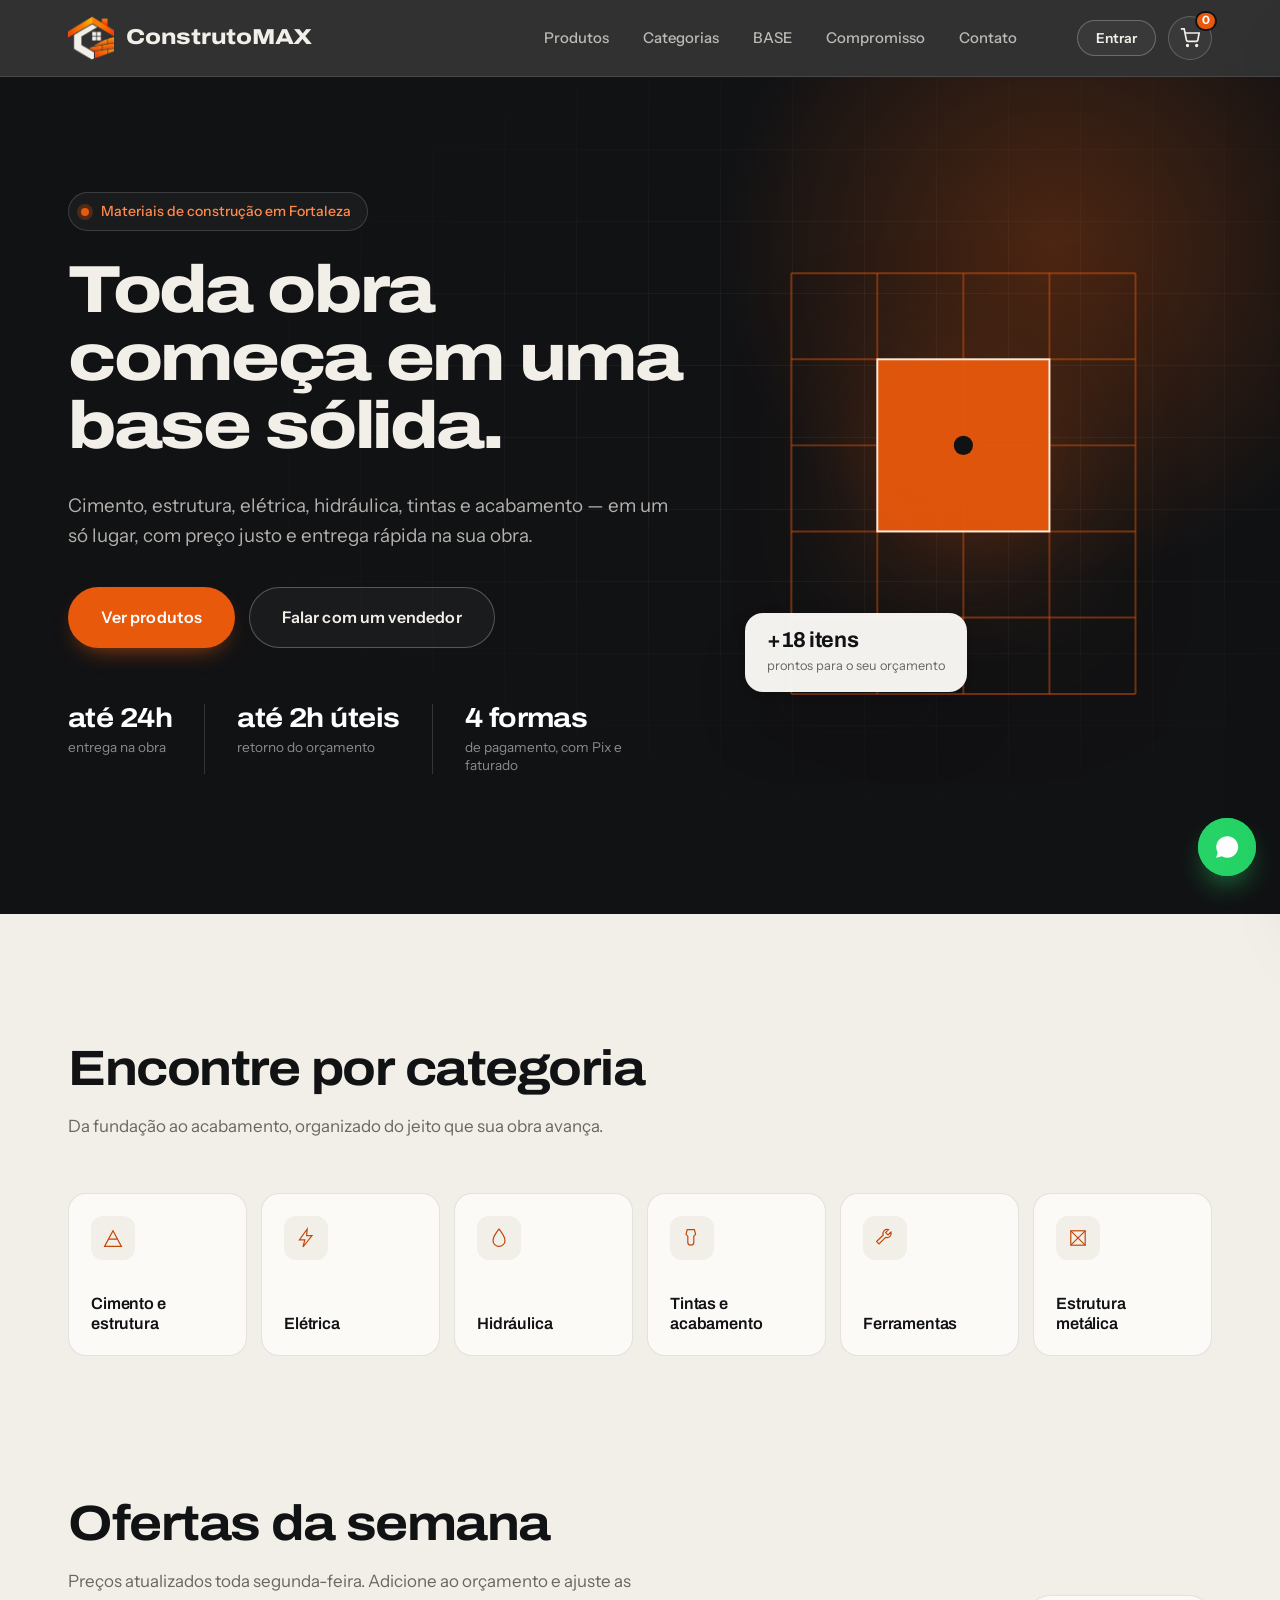
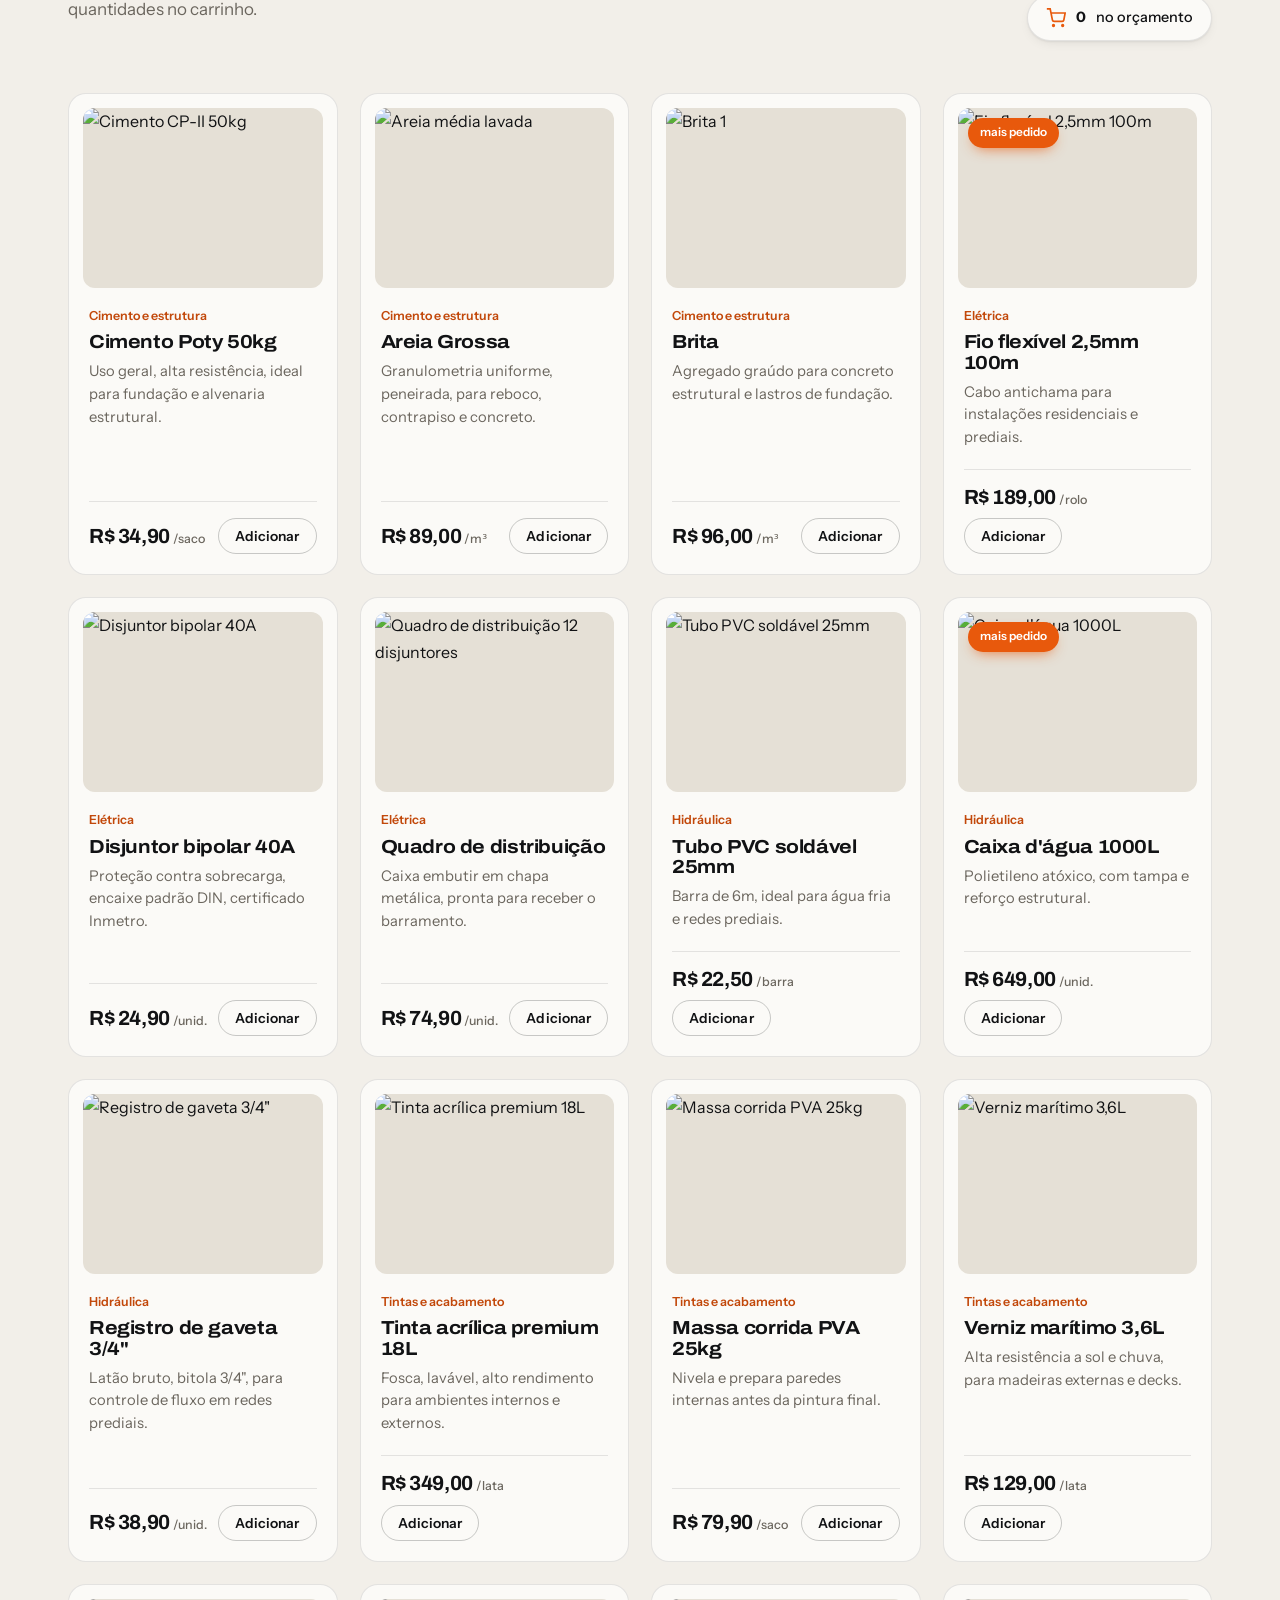
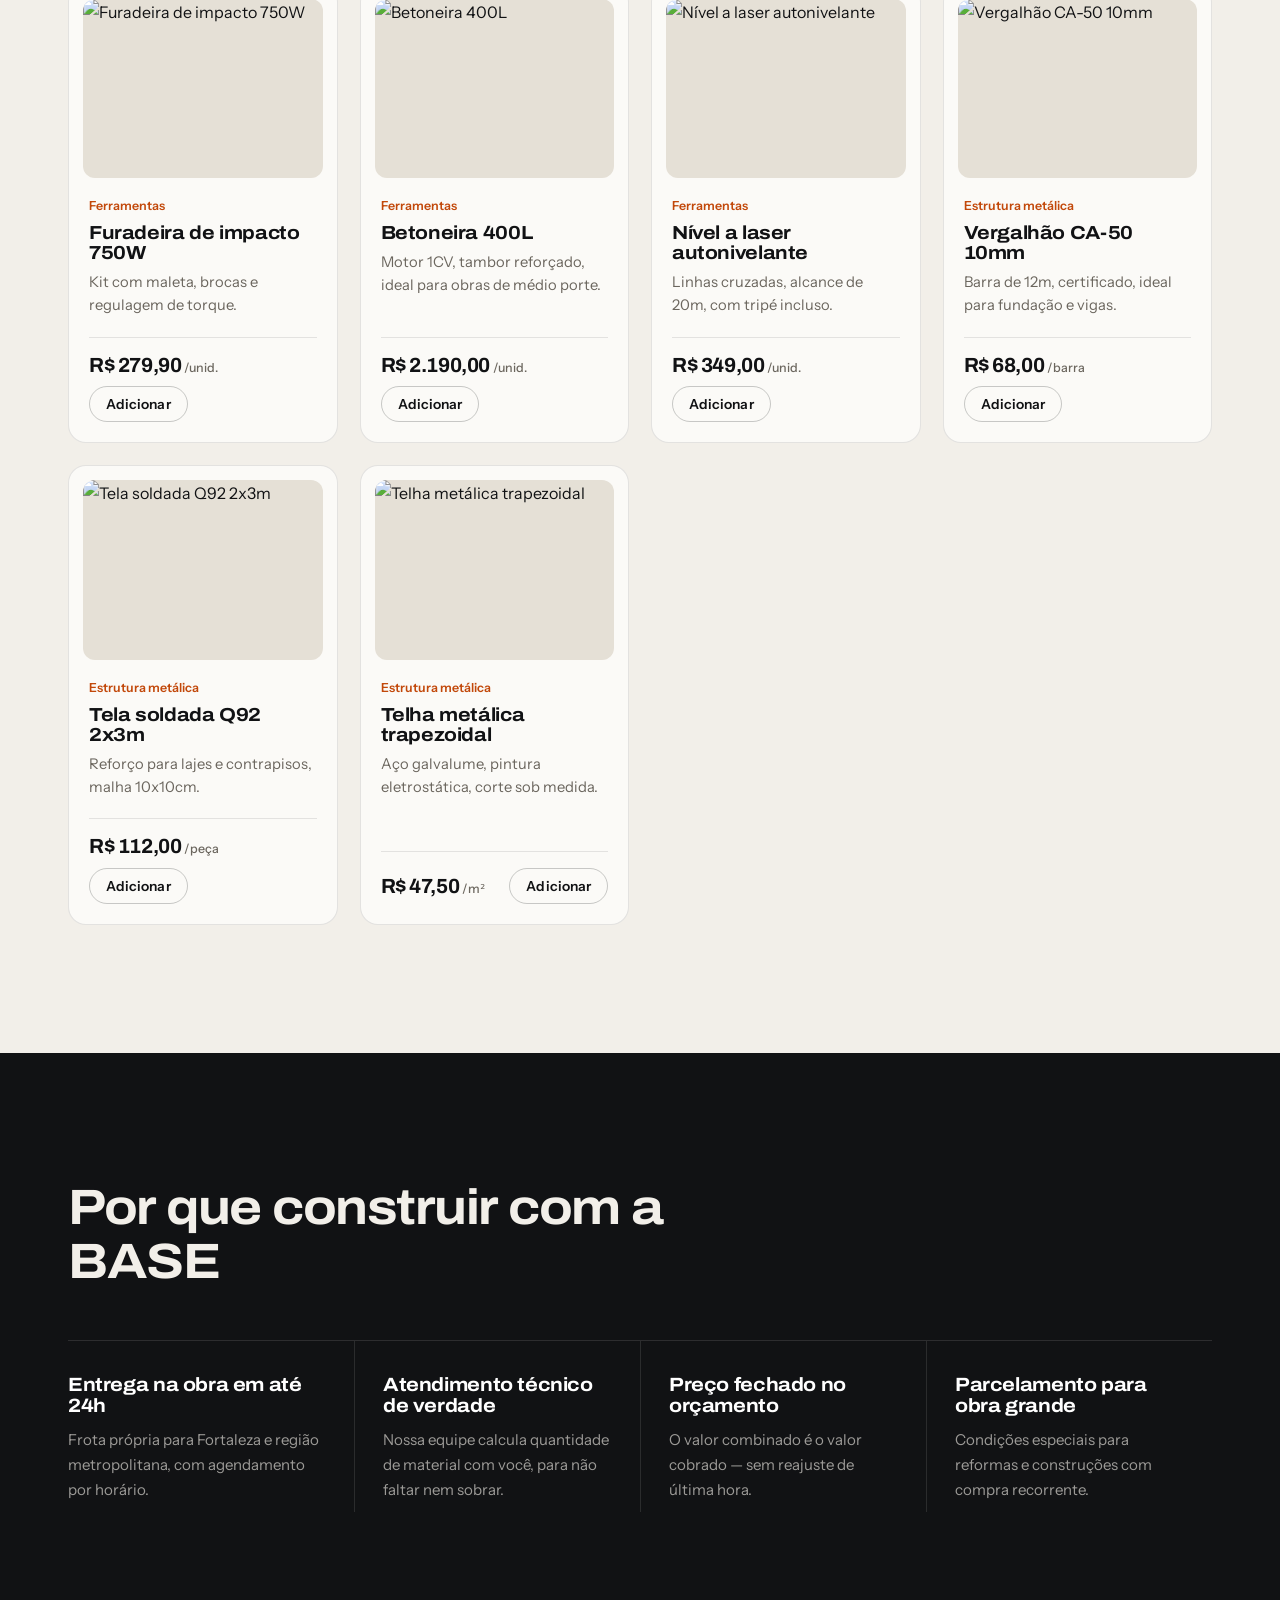
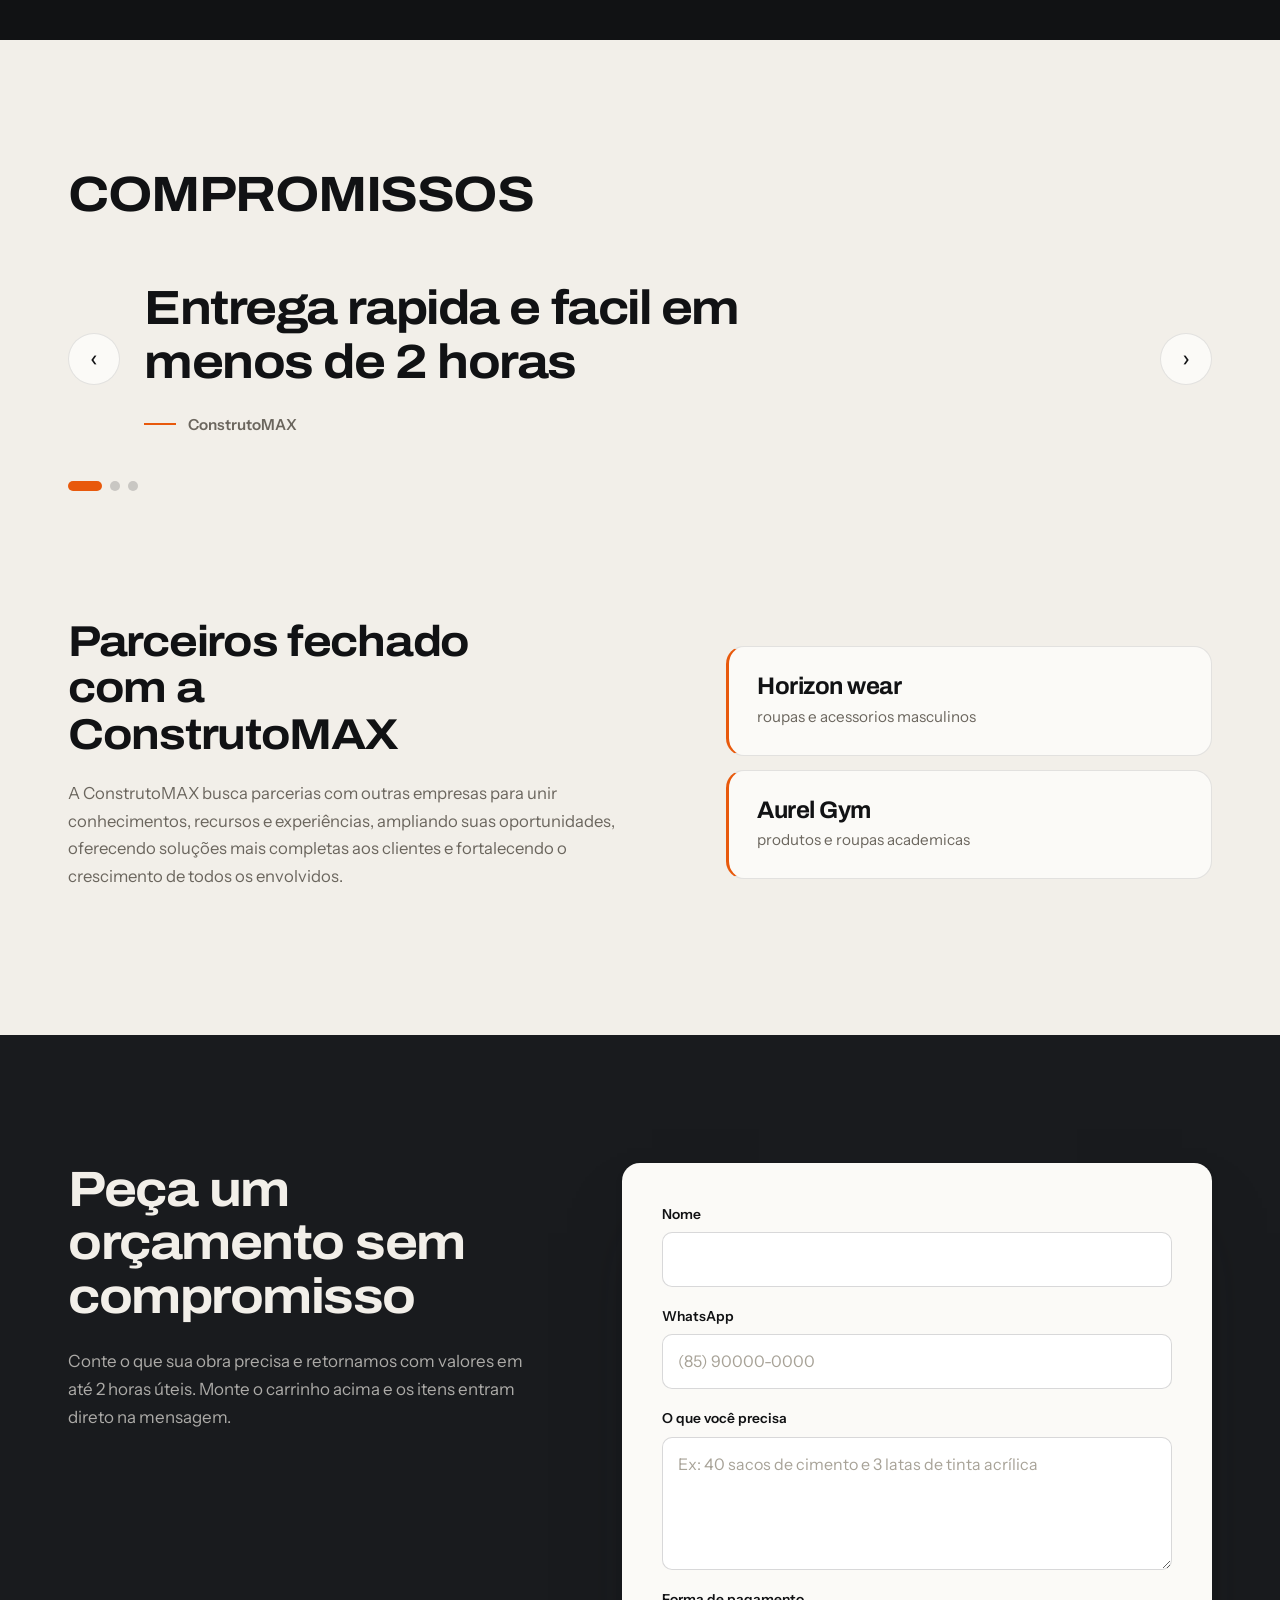
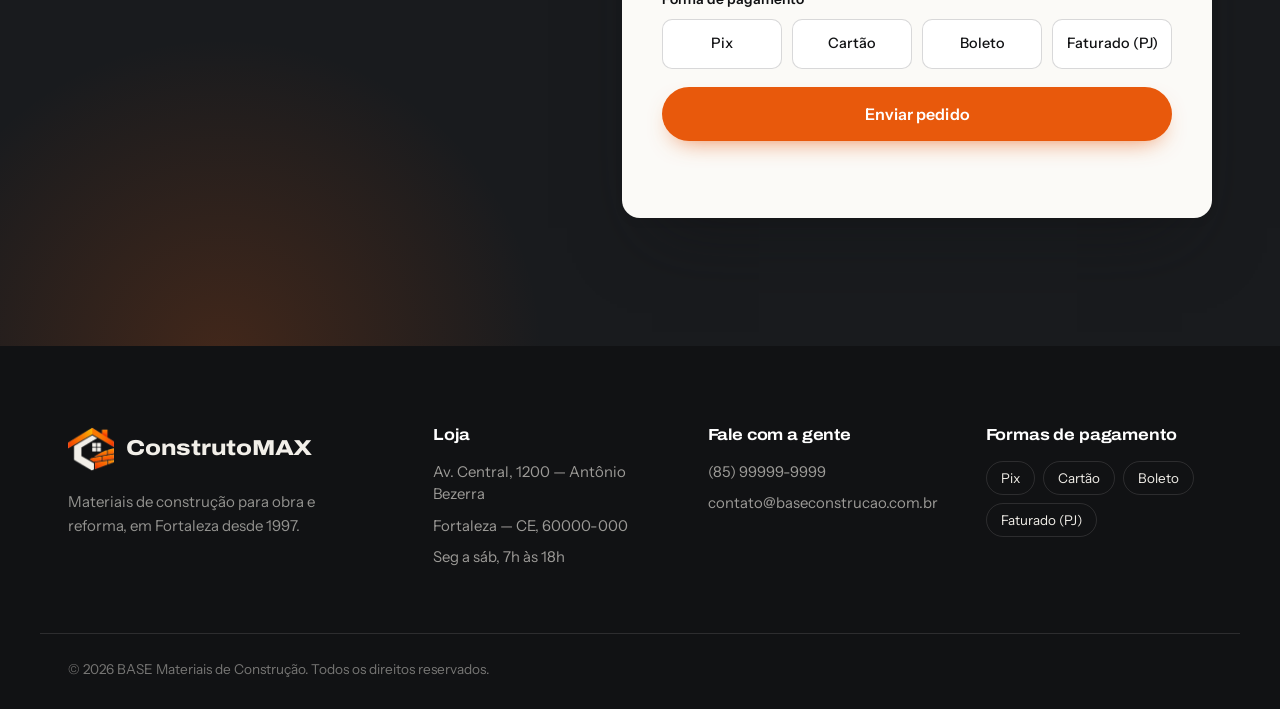
==== commit f879c7fb: "Add files via upload" ====
--- a/index.html
+++ b/index.html
@@ -1,2355 +1,1637 @@
 <!DOCTYPE html>
-
 <html lang="pt-BR">
-
 <head>
-
 <meta charset="UTF-8">
-
 <meta name="viewport" content="width=device-width, initial-scale=1.0">
-
+<meta name="theme-color" content="#111214">
 <title>BASE — Materiais de Construção</title>
-
 <meta name="description" content="BASE Materiais de Construção: tudo o que sua obra precisa, da fundação ao acabamento. Entrega rápida, preço justo, atendimento técnico especializado.">
-
-<link rel="preconnect" href="https\://fonts.googleapis.com">
-
-<link rel="preconnect" href="https\://fonts.gstatic.com" crossorigin>
-
-<link href="https\://fonts.googleapis.com/css2?family=Oswald:wght@400;500;600;700&family=Work+Sans:wght@400;500;600&display=swap" rel="stylesheet">
-
-<link rel="stylesheet" href="index.css">
-
+<link rel="preconnect" href="https://fonts.googleapis.com">
+<link rel="preconnect" href="https://fonts.gstatic.com" crossorigin>
+<link href="https://fonts.googleapis.com/css2?family=Archivo:wdth,wght@62..125,400..900&family=Instrument+Sans:wght@400;500;600;700&display=swap" rel="stylesheet">
+<style>
+/* =========================================================
+   ConstrutoMAX — tema premium
+   Fontes: Archivo (títulos) + Instrument Sans (texto)
+   Paleta: grafite, pedra, laranja-obra
+========================================================= */
+:root{
+  --ink:        #111214;
+  --ink-2:      #191B1E;
+  --ink-3:      #24272B;
+  --stone:      #F2EFE9;
+  --paper:      #FBFAF7;
+  --sand:       #E5E0D6;
+  --muted:      #6B665E;
+  --muted-lt:   #A8A398;
+  --accent:     #E8590C;
+  --accent-deep:#C2480A;
+  --accent-soft:#FF8A4C;
+  --danger:     #D64545;
+  --ok:         #25D366;
+
+  /* nomes usados pelo SVG do hero (inline no HTML) */
+  --black: var(--ink);
+  --cream: var(--stone);
+  --orange: var(--accent);
+
+  --line:       rgba(242,239,233,.12);
+  --line-dark:  rgba(17,18,20,.10);
+
+  --font-display: 'Archivo', 'Arial Narrow', sans-serif;
+  --font-body:    'Instrument Sans', system-ui, sans-serif;
+
+  --radius: 10px;
+  --radius-lg: 18px;
+  --wrap: 1200px;
+  --section-y: clamp(72px, 10vw, 128px);
+
+  --ease: cubic-bezier(.4,0,.2,1);
+  --ease-out: cubic-bezier(.22,1,.36,1);
+
+  --shadow-sm: 0 1px 2px rgba(17,18,20,.06), 0 4px 14px -6px rgba(17,18,20,.14);
+  --shadow-md: 0 2px 4px rgba(17,18,20,.05), 0 18px 36px -18px rgba(17,18,20,.28);
+  --shadow-lg: 0 4px 8px rgba(17,18,20,.06), 0 40px 70px -30px rgba(17,18,20,.5);
+}
+
+/* ---------- Base ---------- */
+*{ box-sizing: border-box; }
+html{ scroll-behavior: smooth; scroll-padding-top: 88px; -webkit-text-size-adjust: 100%; }
+body{
+  margin: 0; background: var(--stone); color: var(--ink);
+  font-family: var(--font-body); font-size: 16px; line-height: 1.65;
+  -webkit-font-smoothing: antialiased; text-rendering: optimizeLegibility;
+}
+::selection{ background: var(--accent); color: #fff; }
+h1,h2,h3,h4{
+  font-family: var(--font-display); font-weight: 700; line-height: 1.08;
+  letter-spacing: -.02em; margin: 0 0 .5em;
+  font-stretch: 112%; font-variation-settings: "wdth" 112;
+}
+p{ margin: 0 0 1em; max-width: 64ch; }
+a{ color: inherit; text-decoration: none; }
+img,svg{ display: block; max-width: 100%; }
+button{ font-family: inherit; }
+ul{ margin: 0; padding: 0; list-style: none; }
+.wrap{ max-width: var(--wrap); margin: 0 auto; padding: 0 28px; }
+.sr-only{ position: absolute; width: 1px; height: 1px; margin: -1px; padding: 0; overflow: hidden; clip: rect(0,0,0,0); white-space: nowrap; border: 0; }
+.skip-link{ position: absolute; left: -999px; top: 0; z-index: 999; padding: 10px 16px; background: var(--accent); color: #fff; border-radius: 0 0 var(--radius) 0; }
+.skip-link:focus{ left: 0; }
+:focus-visible{ outline: 2px solid var(--accent); outline-offset: 3px; }
+
+/* ---------- Botões ---------- */
+.btn{
+  position: relative; display: inline-flex; align-items: center; justify-content: center; gap: 8px;
+  padding: 12px 24px; border: 1px solid transparent; border-radius: 999px;
+  font-family: var(--font-body); font-weight: 600; font-size: .95rem; letter-spacing: .005em;
+  cursor: pointer; white-space: nowrap; overflow: hidden; isolation: isolate;
+  transition: background .25s var(--ease), color .25s var(--ease), border-color .25s var(--ease), transform .25s var(--ease-out), box-shadow .25s var(--ease-out);
+}
+.btn-lg{ padding: 16px 32px; font-size: 1rem; }
+.btn-sm{ padding: 9px 18px; font-size: .86rem; }
+.btn-primary{ background: var(--accent); color: #fff; box-shadow: 0 10px 24px -12px rgba(232,89,12,.8); }
+.btn-primary::after{
+  content: ""; position: absolute; top: 0; bottom: 0; left: -70%; width: 45%; z-index: -1;
+  background: linear-gradient(100deg, transparent, rgba(255,255,255,.35), transparent);
+  transform: skewX(-20deg); transition: left .7s var(--ease-out);
+}
+.btn-primary:hover{ background: var(--accent-deep); transform: translateY(-2px); box-shadow: 0 18px 30px -14px rgba(232,89,12,.9); }
+.btn-primary:hover::after{ left: 130%; }
+.btn-primary:active{ transform: translateY(0); }
+.btn-ghost{ background: rgba(255,255,255,.04); color: var(--stone); border-color: rgba(242,239,233,.28); }
+.btn-ghost:hover{ background: rgba(255,255,255,.1); border-color: var(--stone); }
+.btn-outline{ background: transparent; color: var(--ink); border-color: rgba(17,18,20,.22); }
+.btn-outline:hover{ background: var(--ink); color: var(--stone); border-color: var(--ink); }
+.btn-outline.added{ background: var(--accent); border-color: var(--accent); color: #fff; }
+.btn:disabled{ cursor: default; }
+
+/* ---------- Cabeçalho ---------- */
+.site-header{
+  position: sticky; top: 0; z-index: 100;
+  background: rgba(17,18,20,.86);
+  -webkit-backdrop-filter: saturate(160%) blur(16px); backdrop-filter: saturate(160%) blur(16px);
+  border-bottom: 1px solid var(--line);
+}
+.header-inner{ display: flex; align-items: center; gap: 36px; height: 76px; }
+.logo{
+  display: flex; align-items: center; gap: 12px; color: var(--stone);
+  font-family: var(--font-display); font-weight: 800; font-size: 1.35rem; letter-spacing: -.01em;
+  font-stretch: 118%; font-variation-settings: "wdth" 118;
+}
+.logo-mark{
+  flex: none; width: 46px; height: 46px;
+  background: url("[data-uri]") center / contain no-repeat;
+  transition: transform .5s var(--ease-out);
+}
+.logo:hover .logo-mark{ transform: scale(1.08) rotate(-4deg); }
+.main-nav{ display: flex; gap: 6px; margin-left: auto; margin-right: 10px; }
+.main-nav a{
+  position: relative; padding: 8px 14px; border-radius: 999px;
+  color: rgba(242,239,233,.72); font-size: .93rem; font-weight: 500;
+  transition: color .2s var(--ease), background .2s var(--ease);
+}
+.main-nav a:hover{ color: #fff; background: rgba(255,255,255,.08); }
+.header-actions{ display: flex; align-items: center; gap: 12px; }
+.phone-link{ display: flex; align-items: center; gap: 8px; color: rgba(242,239,233,.72); font-size: .9rem; }
+.cart-btn{
+  position: relative; display: grid; place-items: center; width: 44px; height: 44px; border-radius: 50%;
+  border: 1px solid rgba(242,239,233,.22); background: rgba(255,255,255,.04); color: var(--stone); cursor: pointer;
+  transition: border-color .2s var(--ease), background .2s var(--ease), transform .3s var(--ease-out);
+}
+.cart-btn:hover{ border-color: var(--accent); background: rgba(232,89,12,.14); transform: translateY(-2px); }
+.cart-badge{
+  position: absolute; top: -6px; right: -6px; min-width: 20px; height: 20px; padding: 0 5px;
+  display: grid; place-items: center; border-radius: 999px;
+  background: var(--accent); color: #fff; font-size: .72rem; font-weight: 700; line-height: 1;
+  border: 2px solid var(--ink);
+}
+.cart-badge.bump{ animation: bump .45s var(--ease-out); }
+@keyframes bump{ 0%{ transform: scale(1); } 35%{ transform: scale(1.4); } 100%{ transform: scale(1); } }
+.nav-toggle{
+  display: none; width: 44px; height: 44px; padding: 0; border: 1px solid rgba(242,239,233,.22); border-radius: 50%;
+  background: rgba(255,255,255,.04); cursor: pointer; flex-direction: column; align-items: center; justify-content: center; gap: 4px;
+}
+.nav-toggle span{ display: block; width: 18px; height: 2px; background: var(--stone); border-radius: 2px; transition: transform .3s var(--ease-out), opacity .2s; }
+.nav-toggle[aria-expanded="true"] span:nth-child(1){ transform: translateY(6px) rotate(45deg); }
+.nav-toggle[aria-expanded="true"] span:nth-child(2){ opacity: 0; }
+.nav-toggle[aria-expanded="true"] span:nth-child(3){ transform: translateY(-6px) rotate(-45deg); }
+
+/* ---------- Hero ---------- */
+.hero{
+  position: relative; overflow: hidden; background: var(--ink); color: var(--stone);
+  padding: clamp(72px, 9vw, 120px) 0 clamp(88px, 11vw, 140px);
+}
+.hero::before{
+  content: ""; position: absolute; inset: 0; pointer-events: none;
+  background-image:
+    linear-gradient(rgba(242,239,233,.05) 1px, transparent 1px),
+    linear-gradient(90deg, rgba(242,239,233,.05) 1px, transparent 1px);
+  background-size: 72px 72px;
+  -webkit-mask-image: radial-gradient(ellipse 80% 70% at 70% 40%, #000 20%, transparent 75%);
+  mask-image: radial-gradient(ellipse 80% 70% at 70% 40%, #000 20%, transparent 75%);
+}
+.hero::after{
+  content: ""; position: absolute; top: -25%; right: -12%; width: 760px; height: 760px; pointer-events: none;
+  background: radial-gradient(circle, rgba(232,89,12,.28), transparent 62%);
+  animation: glow 16s ease-in-out infinite;
+}
+@keyframes glow{ 0%,100%{ transform: translate(0,0) scale(1); } 50%{ transform: translate(-50px,40px) scale(1.1); } }
+.hero-inner{ position: relative; z-index: 1; display: grid; grid-template-columns: 1.15fr .85fr; gap: 64px; align-items: center; }
+.hero-kicker{
+  display: inline-flex; align-items: center; gap: 12px; margin-bottom: 26px; padding: 7px 16px 7px 12px;
+  border: 1px solid rgba(242,239,233,.16); border-radius: 999px; background: rgba(255,255,255,.04);
+  color: var(--accent-soft); font-size: .88rem; font-weight: 500;
+}
+.hero-kicker::before{ content: ""; width: 8px; height: 8px; border-radius: 50%; background: var(--accent); box-shadow: 0 0 0 4px rgba(232,89,12,.25); }
+.hero h1{
+  font-size: clamp(2.6rem, 5.2vw, 4.5rem); line-height: 1.02; letter-spacing: -.035em; font-weight: 800;
+  max-width: 15ch; margin-bottom: .45em; font-stretch: 118%; font-variation-settings: "wdth" 118;
+}
+.hero-lede{ color: rgba(242,239,233,.72); font-size: 1.18rem; line-height: 1.6; max-width: 48ch; }
+.hero-actions{ display: flex; flex-wrap: wrap; gap: 14px; margin: 36px 0 56px; }
+.hero-stats{ display: grid; grid-template-columns: repeat(3, auto); justify-content: start; gap: 0; margin: 0; }
+.hero-stats > div{ padding: 0 32px; border-left: 1px solid rgba(242,239,233,.16); }
+.hero-stats > div:first-child{ padding-left: 0; border-left: 0; }
+.hero-stats dd{ margin: 0; font-family: var(--font-display); font-weight: 700; font-size: 1.7rem; line-height: 1.1; letter-spacing: -.02em; color: #fff; font-stretch: 112%; }
+.hero-stats dt{ margin-top: 4px; order: 2; color: rgba(242,239,233,.55); font-size: .85rem; line-height: 1.35; }
+.hero-stats > div{ display: flex; flex-direction: column; }
+.hero-graphic{ position: relative; }
+.hero-graphic svg{ width: 100%; height: auto; filter: drop-shadow(0 30px 60px rgba(232,89,12,.28)); animation: float 8s ease-in-out infinite; }
+.hero-graphic svg g{ stroke-opacity: .5; }
+@keyframes float{ 0%,100%{ transform: translateY(0); } 50%{ transform: translateY(-12px); } }
+.hero-tag{
+  position: absolute; left: -8px; bottom: 8%; display: flex; flex-direction: column; padding: 16px 22px;
+  background: rgba(251,250,247,.96); color: var(--ink); border-radius: var(--radius-lg); box-shadow: var(--shadow-lg);
+}
+.hero-tag strong{ font-family: var(--font-display); font-size: 1.35rem; letter-spacing: -.02em; line-height: 1.1; }
+.hero-tag span{ margin-top: 2px; font-size: .8rem; color: var(--muted); }
+
+/* ---------- Cabeçalhos de seção ---------- */
+.section-head{ margin-bottom: 52px; }
+.section-head h2{ font-size: clamp(2rem, 4vw, 3.1rem); letter-spacing: -.03em; margin-bottom: .35em; max-width: 18ch; }
+.section-head p{ color: var(--muted); font-size: 1.06rem; max-width: 52ch; }
+.section-head-row{ display: flex; align-items: flex-end; justify-content: space-between; gap: 32px; flex-wrap: wrap; }
+.section-head-row h2{ max-width: none; }
+.cart-indicator{
+  display: inline-flex; align-items: center; gap: 10px; padding: 10px 18px;
+  background: var(--paper); border: 1px solid var(--line-dark); border-radius: 999px; box-shadow: var(--shadow-sm);
+  font-size: .9rem; font-weight: 500; color: var(--ink);
+}
+.cart-indicator svg{ color: var(--accent); }
+.cart-indicator span{ font-weight: 700; }
+
+/* ---------- Categorias ---------- */
+.categorias{ padding: var(--section-y) 0 calc(var(--section-y) * .6); }
+.cat-grid{ display: grid; grid-template-columns: repeat(6, 1fr); gap: 14px; }
+.cat-card{
+  display: flex; flex-direction: column; align-items: flex-start; justify-content: space-between; gap: 34px;
+  min-height: 160px; padding: 22px; text-align: left; cursor: pointer;
+  background: var(--paper); color: var(--ink); border: 1px solid var(--line-dark); border-radius: var(--radius-lg);
+  font-family: var(--font-display); font-weight: 600; font-size: 1.02rem; line-height: 1.2; letter-spacing: -.01em;
+  transition: transform .4s var(--ease-out), background .3s var(--ease), color .3s var(--ease), border-color .3s var(--ease), box-shadow .4s var(--ease-out);
+}
+.cat-card svg{
+  width: 44px; height: 44px; padding: 10px; border-radius: 12px; background: var(--stone); color: var(--accent-deep);
+  transition: transform .5s var(--ease-out), background .3s var(--ease), color .3s var(--ease);
+}
+.cat-card:hover{ transform: translateY(-6px); box-shadow: var(--shadow-md); border-color: transparent; }
+.cat-card:hover svg{ transform: rotate(-8deg) scale(1.08); background: var(--accent); color: #fff; }
+.cat-card.active{ background: var(--ink); color: var(--stone); border-color: var(--ink); box-shadow: var(--shadow-md); }
+.cat-card.active svg{ background: var(--accent); color: #fff; }
+
+/* ---------- Produtos ---------- */
+.produtos{ padding: calc(var(--section-y) * .5) 0 var(--section-y); }
+.prod-grid{ display: grid; grid-template-columns: repeat(auto-fill, minmax(260px, 1fr)); gap: 22px; }
+.prod-card{
+  position: relative; display: flex; flex-direction: column; padding: 14px 14px 20px;
+  background: var(--paper); border: 1px solid var(--line-dark); border-radius: var(--radius-lg);
+  transition: transform .45s var(--ease-out), box-shadow .45s var(--ease-out), border-color .3s var(--ease);
+}
+.prod-card:hover{ transform: translateY(-8px); box-shadow: var(--shadow-md); border-color: transparent; }
+.prod-card.hidden{ display: none; }
+.prod-media{ overflow: hidden; margin-bottom: 18px; aspect-ratio: 4 / 3; background: var(--sand); border-radius: calc(var(--radius-lg) - 6px); }
+.prod-media img{ width: 100%; height: 100%; object-fit: cover; transition: transform .9s var(--ease-out); }
+.prod-card:hover .prod-media img{ transform: scale(1.08); }
+.prod-badge{
+  position: absolute; top: 24px; left: 24px; padding: 5px 12px; border-radius: 999px;
+  background: var(--accent); color: #fff; font-size: .74rem; font-weight: 600; box-shadow: 0 6px 14px -6px rgba(232,89,12,.8);
+}
+.prod-tag{ margin: 0 6px 6px; color: var(--accent-deep); font-size: .78rem; font-weight: 600; }
+.prod-card h3{ margin: 0 6px .4em; font-size: 1.18rem; letter-spacing: -.02em; }
+.prod-desc{ margin: 0 6px 20px; color: var(--muted); font-size: .92rem; line-height: 1.55; }
+.prod-foot .btn{ padding: 9px 16px; }
+.prod-foot{ display: flex; flex-wrap: wrap; align-items: center; justify-content: space-between; gap: 10px; margin: auto 6px 0; padding-top: 16px; border-top: 1px solid var(--line-dark); }
+.prod-price{ white-space: nowrap; font-family: var(--font-display); font-weight: 700; font-size: 1.28rem; letter-spacing: -.02em; line-height: 1.1; }
+.prod-price small{ margin-left: 3px; font-family: var(--font-body); font-weight: 500; font-size: .78rem; color: var(--muted); letter-spacing: 0; }
+.prod-empty{ padding: 40px; text-align: center; color: var(--muted); background: var(--paper); border: 1px dashed rgba(17,18,20,.2); border-radius: var(--radius-lg); }
+.prod-empty[hidden]{ display: none; }
+
+/* ---------- Diferenciais ---------- */
+.diferenciais{ padding: var(--section-y) 0; background: var(--ink); color: var(--stone); }
+.diferenciais .section-head p{ color: rgba(242,239,233,.6); }
+.dif-grid{ display: grid; grid-template-columns: repeat(4, 1fr); gap: 0; border-top: 1px solid var(--line); }
+.dif-item{ position: relative; padding: 34px 28px 10px 0; transition: background .4s var(--ease); }
+.dif-item + .dif-item{ padding-left: 28px; border-left: 1px solid var(--line); }
+.dif-item::before{
+  content: ""; position: absolute; top: -1px; left: 0; width: 0; height: 2px; background: var(--accent);
+  transition: width .6s var(--ease-out);
+}
+.dif-item:hover::before{ width: 100%; }
+.dif-item h3{ font-size: 1.2rem; margin-bottom: .6em; color: #fff; }
+.dif-item p{ margin: 0; color: rgba(242,239,233,.62); font-size: .94rem; line-height: 1.65; }
+
+/* ---------- Compromissos (carrossel) ---------- */
+.depoimentos{ padding: var(--section-y) 0; }
+.testimonial-slider{ display: grid; grid-template-columns: auto minmax(0,1fr) auto; align-items: center; gap: 24px; }
+.t-viewport{ overflow: hidden; }
+.t-track{ display: flex; transition: transform .8s var(--ease-out); }
+.t-slide{ flex: 0 0 100%; min-width: 100%; padding: 8px 0; }
+.t-quote{
+  max-width: 22ch; margin: 0 0 22px; font-family: var(--font-display); font-weight: 700;
+  font-size: clamp(1.8rem, 3.8vw, 3rem); line-height: 1.12; letter-spacing: -.03em; font-stretch: 112%;
+}
+.t-author{ display: flex; align-items: center; gap: 12px; margin: 0; color: var(--muted); font-weight: 600; font-size: .95rem; }
+.t-author::before{ content: ""; width: 32px; height: 2px; background: var(--accent); }
+.t-arrow{
+  width: 52px; height: 52px; border-radius: 50%; display: grid; place-items: center; cursor: pointer;
+  background: var(--paper); color: var(--ink); border: 1px solid var(--line-dark); font-size: 1.5rem; line-height: 1; padding: 0 0 3px;
+  transition: background .25s var(--ease), color .25s var(--ease), transform .3s var(--ease-out), border-color .25s var(--ease);
+}
+.t-arrow:hover{ background: var(--ink); color: var(--stone); border-color: var(--ink); transform: scale(1.06); }
+.t-dots{ display: flex; gap: 8px; margin-top: 36px; }
+.t-dot{ width: 10px; height: 10px; padding: 0; border: 0; border-radius: 999px; background: rgba(17,18,20,.18); cursor: pointer; transition: width .4s var(--ease-out), background .3s var(--ease); }
+.t-dot.active{ width: 34px; background: var(--accent); }
+
+/* ---------- Parceiros ---------- */
+.sobre{ padding: 0 0 var(--section-y); }
+.sobre-grid{ display: grid; grid-template-columns: 1.1fr .9fr; gap: 64px; align-items: center; padding-top: 0; }
+.sobre-grid h2{ font-size: clamp(1.8rem, 3.4vw, 2.7rem); letter-spacing: -.03em; max-width: 16ch; }
+.sobre-grid p{ color: var(--muted); font-size: 1.04rem; }
+.sobre-cards{ display: grid; gap: 14px; }
+.sobre-card{
+  display: flex; flex-direction: column; gap: 4px; padding: 26px 28px;
+  background: var(--paper); border: 1px solid var(--line-dark); border-left: 3px solid var(--accent); border-radius: var(--radius-lg);
+  transition: transform .4s var(--ease-out), box-shadow .4s var(--ease-out);
+}
+.sobre-card:hover{ transform: translateX(8px); box-shadow: var(--shadow-md); }
+.sobre-card strong{ font-family: var(--font-display); font-size: 1.5rem; letter-spacing: -.02em; line-height: 1.1; }
+.sobre-card span{ color: var(--muted); font-size: .95rem; }
+
+/* ---------- Orçamento ---------- */
+.orcamento{ position: relative; padding: var(--section-y) 0; background: var(--ink-2); color: var(--stone); overflow: hidden; }
+.orcamento::before{
+  content: ""; position: absolute; left: -10%; bottom: -40%; width: 700px; height: 700px; pointer-events: none;
+  background: radial-gradient(circle, rgba(232,89,12,.2), transparent 65%);
+}
+.orc-grid{ position: relative; display: grid; grid-template-columns: .9fr 1.1fr; gap: 72px; align-items: start; }
+.orc-grid h2{ font-size: clamp(2rem, 4vw, 3.1rem); letter-spacing: -.03em; max-width: 14ch; }
+.orc-grid > div > p{ color: rgba(242,239,233,.68); font-size: 1.06rem; }
+.orc-form{
+  --field-bg: #fff; --field-border: rgba(17,18,20,.16); --field-text: var(--ink); --label: var(--ink);
+  display: flex; flex-direction: column; gap: 18px; padding: clamp(24px, 3.5vw, 40px);
+  background: var(--paper); color: var(--ink); border-radius: var(--radius-lg); box-shadow: var(--shadow-lg);
+}
+.form-row{ display: flex; flex-direction: column; gap: 7px; }
+.form-row label{ font-size: .86rem; font-weight: 600; color: var(--label, var(--ink)); }
+.form-row input, .form-row textarea{
+  width: 100%; padding: 13px 15px; font: inherit; font-size: 16px; color: var(--field-text, var(--ink));
+  background: var(--field-bg, #fff); border: 1px solid var(--field-border, rgba(17,18,20,.16)); border-radius: var(--radius);
+  transition: border-color .2s var(--ease), box-shadow .25s var(--ease);
+}
+.form-row textarea{ resize: vertical; min-height: 110px; }
+.form-row input::placeholder, .form-row textarea::placeholder{ color: var(--muted-lt); }
+.form-row input:focus, .form-row textarea:focus{ outline: none; border-color: var(--accent); box-shadow: 0 0 0 4px rgba(232,89,12,.18); }
+.form-row.invalid input, .form-row.invalid textarea{ border-color: var(--danger); box-shadow: 0 0 0 4px rgba(214,69,69,.14); }
+.pay-group{ display: flex; flex-direction: column; gap: 8px; }
+.pay-title{ font-size: .86rem; font-weight: 600; }
+.pay-options{ display: grid; grid-template-columns: repeat(4, 1fr); gap: 10px; }
+.pay-opt{ position: relative; cursor: pointer; }
+.pay-opt input{ position: absolute; inset: 0; width: 100%; height: 100%; margin: 0; opacity: 0; cursor: pointer; }
+.pay-opt span{
+  display: block; padding: 12px 8px; text-align: center; font-size: .9rem; font-weight: 500;
+  background: #fff; color: var(--ink); border: 1px solid rgba(17,18,20,.16); border-radius: var(--radius);
+  transition: border-color .2s var(--ease), background .2s var(--ease), color .2s var(--ease), transform .25s var(--ease-out);
+}
+.pay-opt:hover span{ border-color: var(--ink); }
+.pay-opt input:checked + span{ background: var(--ink); color: #fff; border-color: var(--ink); transform: translateY(-1px); }
+.pay-opt input:focus-visible + span{ box-shadow: 0 0 0 4px rgba(232,89,12,.25); }
+.pay-group.invalid .pay-opt span{ border-color: var(--danger); }
+.form-status{ min-height: 1.3em; margin: 0; font-size: .92rem; font-weight: 500; color: var(--accent-deep); }
+.orc-form .btn-primary{ width: 100%; }
+
+/* ---------- Rodapé ---------- */
+.site-footer{ background: var(--ink); color: var(--stone); padding: 80px 0 0; }
+.footer-grid{ display: grid; grid-template-columns: 1.4fr 1fr 1fr 1fr; gap: 48px; padding-bottom: 56px; }
+.footer-brand p{ margin-top: 18px; color: rgba(242,239,233,.58); font-size: .94rem; max-width: 30ch; }
+.site-footer h4{ margin-bottom: 18px; font-size: 1rem; color: #fff; letter-spacing: -.01em; }
+.site-footer li{ margin-bottom: 9px; color: rgba(242,239,233,.62); font-size: .93rem; line-height: 1.5; }
+.site-footer a:hover{ color: var(--accent-soft); }
+.payment-list{ display: flex; flex-wrap: wrap; gap: 8px; }
+.payment-list li{ margin: 0; padding: 6px 14px; border: 1px solid var(--line); border-radius: 999px; font-size: .84rem; color: var(--stone); }
+.footer-bottom{ padding-top: 24px; padding-bottom: 28px; border-top: 1px solid var(--line); }
+.footer-bottom p{ margin: 0; max-width: none; color: rgba(242,239,233,.45); font-size: .85rem; }
+
+/* ---------- WhatsApp ---------- */
+.whatsapp-float{
+  position: fixed; right: 24px; bottom: 24px; z-index: 90; display: grid; place-items: center; width: 58px; height: 58px;
+  border-radius: 50%; background: var(--ok); color: #fff; box-shadow: 0 14px 30px -10px rgba(37,211,102,.7);
+  transition: transform .35s var(--ease-out);
+}
+.whatsapp-float::before{ content: ""; position: absolute; inset: 0; border-radius: 50%; background: var(--ok); z-index: -1; animation: ping 2.8s ease-out infinite; }
+.whatsapp-float:hover{ transform: scale(1.1) rotate(-6deg); }
+@keyframes ping{ 0%{ transform: scale(1); opacity: .55; } 80%,100%{ transform: scale(1.7); opacity: 0; } }
+
+/* ---------- Carrinho ---------- */
+.cart-overlay{
+  position: fixed; inset: 0; z-index: 200; background: rgba(17,18,20,.55);
+  -webkit-backdrop-filter: blur(4px); backdrop-filter: blur(4px);
+  opacity: 0; pointer-events: none; transition: opacity .35s var(--ease);
+}
+.cart-overlay.open{ opacity: 1; pointer-events: auto; }
+.cart-drawer{
+  position: fixed; top: 0; right: 0; bottom: 0; z-index: 210; display: flex; flex-direction: column;
+  width: min(460px, 100%); background: var(--paper); color: var(--ink); box-shadow: var(--shadow-lg);
+  transform: translateX(104%); transition: transform .55s var(--ease-out);
+}
+.cart-drawer.open{ transform: none; }
+.cart-head{ display: flex; align-items: center; justify-content: space-between; padding: 22px 26px; border-bottom: 1px solid var(--line-dark); }
+.cart-head h2{ margin: 0; font-size: 1.4rem; }
+.cart-close{ display: grid; place-items: center; width: 40px; height: 40px; border-radius: 50%; border: 1px solid var(--line-dark); background: transparent; color: var(--ink); cursor: pointer; transition: background .2s var(--ease), transform .3s var(--ease-out); }
+.cart-close:hover{ background: var(--ink); color: #fff; transform: rotate(90deg); }
+.cart-items{ flex: 1; overflow-y: auto; padding: 14px 26px; }
+.cart-empty{ display: flex; flex-direction: column; align-items: center; justify-content: center; gap: 12px; height: 100%; min-height: 240px; text-align: center; color: var(--muted); }
+.cart-empty svg{ color: var(--muted-lt); }
+.cart-empty p{ margin: 0; }
+.cart-item{ display: grid; grid-template-columns: auto 1fr auto; gap: 14px; padding: 18px 0; border-bottom: 1px solid var(--line-dark); animation: item-in .45s var(--ease-out) both; }
+@keyframes item-in{ from{ opacity: 0; transform: translateX(16px); } to{ opacity: 1; transform: none; } }
+.cart-item-icon{ display: grid; place-items: center; width: 42px; height: 42px; border-radius: 12px; background: var(--stone); color: var(--accent-deep); }
+.cart-item-name{ margin: 0 0 2px; font-weight: 600; line-height: 1.3; }
+.cart-item-unit{ margin: 0 0 10px; color: var(--muted); font-size: .85rem; }
+.cart-item-line{ margin: 10px 0 0; font-family: var(--font-display); font-weight: 700; font-size: 1.05rem; }
+.qty-stepper{ display: inline-flex; align-items: center; border: 1px solid var(--line-dark); border-radius: 999px; background: #fff; }
+.qty-stepper button{ width: 34px; height: 34px; border: 0; background: transparent; border-radius: 50%; font-size: 1.1rem; cursor: pointer; color: var(--ink); transition: background .2s var(--ease), color .2s var(--ease); }
+.qty-stepper button:hover{ background: var(--ink); color: #fff; }
+.qty-stepper span{ min-width: 32px; text-align: center; font-weight: 600; font-variant-numeric: tabular-nums; }
+.cart-item-remove{ align-self: start; display: grid; place-items: center; width: 34px; height: 34px; border: 0; border-radius: 50%; background: transparent; color: var(--muted); cursor: pointer; transition: background .2s var(--ease), color .2s var(--ease); }
+.cart-item-remove:hover{ background: rgba(214,69,69,.12); color: var(--danger); }
+.cart-foot{ padding: 22px 26px 26px; background: var(--stone); border-top: 1px solid var(--line-dark); }
+.cart-subtotal{ display: flex; align-items: baseline; justify-content: space-between; margin-bottom: 6px; }
+.cart-subtotal span{ color: var(--muted); font-weight: 500; }
+.cart-subtotal strong{ font-family: var(--font-display); font-size: 1.9rem; letter-spacing: -.03em; }
+.cart-note{ margin: 0 0 18px; color: var(--muted); font-size: .82rem; line-height: 1.5; }
+.cart-foot .btn{ width: 100%; }
+
+/* ---------- Login / conta (modal) ---------- */
+.auth-overlay{
+  position: fixed; inset: 0; z-index: 300; display: flex; align-items: center; justify-content: center; padding: 20px;
+  background: rgba(17,18,20,.6); -webkit-backdrop-filter: blur(6px); backdrop-filter: blur(6px);
+  opacity: 0; pointer-events: none; transition: opacity .3s var(--ease);
+}
+.auth-overlay.open{ opacity: 1; pointer-events: auto; }
+.auth-modal{
+  --field-bg: rgba(255,255,255,.05); --field-border: rgba(242,239,233,.18); --field-text: var(--stone); --label: rgba(242,239,233,.75);
+  position: relative; width: 100%; max-width: 440px; max-height: 92vh; overflow-y: auto; padding: 34px;
+  background: var(--ink-2); color: var(--stone); border: 1px solid var(--line); border-radius: 22px; box-shadow: var(--shadow-lg);
+  transform: translateY(18px) scale(.97); transition: transform .45s var(--ease-out);
+}
+.auth-overlay.open .auth-modal{ transform: none; }
+.auth-close{
+  position: absolute; top: 16px; right: 16px; width: 36px; height: 36px; border-radius: 50%;
+  border: 1px solid var(--line); background: transparent; color: var(--stone); cursor: pointer; font-size: 1.2rem; line-height: 1;
+  display: grid; place-items: center; transition: background .2s var(--ease), transform .3s var(--ease-out);
+}
+.auth-close:hover{ background: rgba(255,255,255,.1); transform: rotate(90deg); }
+.auth-tabs{ display: flex; gap: 6px; margin: 0 44px 26px 0; padding: 5px; width: fit-content; background: rgba(255,255,255,.05); border-radius: 999px; }
+.auth-tab{
+  padding: 9px 20px; border: 0; border-radius: 999px; background: transparent; color: rgba(242,239,233,.65);
+  font-family: var(--font-body); font-size: .92rem; font-weight: 600; cursor: pointer;
+  transition: background .25s var(--ease), color .25s var(--ease);
+}
+.auth-tab:hover{ color: #fff; }
+.auth-tab[aria-selected="true"]{ background: var(--accent); color: #fff; }
+.auth-form{ display: flex; flex-direction: column; gap: 16px; }
+.auth-form[hidden]{ display: none; }
+.auth-form .btn{ width: 100%; }
+.auth-field-error{ margin: 0; color: #F4A0A0; font-size: .8rem; }
+.auth-status{ min-height: 1.2em; margin: 0; font-size: .9rem; color: var(--accent-soft); }
+.auth-status.error{ color: #F4A0A0; }
+.auth-hint{ margin: -6px 0 0; font-size: .78rem; color: rgba(242,239,233,.5); }
+.auth-account h3{ margin: 4px 44px 2px 0; font-size: 1.4rem; }
+.auth-account .auth-email{ margin-bottom: 22px; color: rgba(242,239,233,.6); font-size: .92rem; }
+.auth-account h4{ margin: 0 0 10px; font-family: var(--font-body); font-size: .85rem; font-weight: 600; letter-spacing: 0; color: rgba(242,239,233,.8); font-stretch: 100%; }
+.auth-quotes{ display: flex; flex-direction: column; gap: 10px; max-height: 240px; margin: 0 0 22px; overflow-y: auto; }
+.auth-quote{ padding: 12px 14px; background: rgba(255,255,255,.04); border: 1px solid var(--line); border-radius: var(--radius); font-size: .85rem; }
+.auth-quote small{ display: flex; justify-content: space-between; margin-bottom: 4px; color: rgba(242,239,233,.55); }
+.auth-quote pre{ margin: 0; font-family: var(--font-body); white-space: pre-wrap; word-break: break-word; color: var(--stone); }
+.auth-empty{ color: rgba(242,239,233,.55); font-size: .88rem; }
+.auth-account-actions{ display: flex; flex-wrap: wrap; gap: 10px; align-items: center; }
+.auth-account-actions .btn{ flex: 1 1 160px; }
+#adminBtn[hidden]{ display: none !important; }
+
+/* ---------- Animações de entrada ---------- */
+@keyframes rise{ from{ opacity: 0; transform: translateY(26px); } to{ opacity: 1; transform: none; } }
+@keyframes fade{ from{ opacity: 0; } to{ opacity: 1; } }
+.hero-kicker{ animation: rise .8s var(--ease-out) .05s backwards; }
+.hero h1{ animation: rise .9s var(--ease-out) .15s backwards; }
+.hero-lede{ animation: rise .9s var(--ease-out) .28s backwards; }
+.hero-actions{ animation: rise .9s var(--ease-out) .4s backwards; }
+.hero-stats{ animation: rise .9s var(--ease-out) .52s backwards; }
+.hero-graphic{ animation: fade 1.2s var(--ease-out) .3s backwards; }
+
+@supports (animation-timeline: view()){
+  @keyframes reveal{ from{ opacity: 0; transform: translateY(34px); } to{ opacity: 1; transform: none; } }
+  .section-head, .cat-card, .prod-card, .dif-item, .t-viewport, .sobre-grid > *, .orc-grid > *{
+    animation: reveal linear backwards; animation-timeline: view(); animation-range: entry 0% entry 40%;
+  }
+  @keyframes header-solid{ to{ background: rgba(17,18,20,.97); box-shadow: 0 14px 30px -20px rgba(0,0,0,.8); } }
+  .site-header{ animation: header-solid linear both; animation-timeline: scroll(root); animation-range: 0 120px; }
+}
+
+/* ---------- Responsivo ---------- */
+@media (max-width: 1100px){
+  .cat-grid{ grid-template-columns: repeat(3, 1fr); }
+  .dif-grid{ grid-template-columns: repeat(2, 1fr); }
+  .dif-item:nth-child(3){ padding-left: 0; border-left: 0; }
+  .dif-item:nth-child(n+3){ border-top: 1px solid var(--line); margin-top: 16px; }
+  .footer-grid{ grid-template-columns: 1fr 1fr; }
+}
+@media (max-width: 900px){
+  .header-inner{ gap: 14px; }
+  .nav-toggle{ display: flex; }
+  .main-nav{
+    position: absolute; top: 100%; left: 0; right: 0; flex-direction: column; gap: 2px; margin: 0; padding: 14px 20px 20px;
+    background: rgba(17,18,20,.98); border-bottom: 1px solid var(--line);
+    opacity: 0; transform: translateY(-8px); pointer-events: none; visibility: hidden;
+    transition: opacity .3s var(--ease), transform .4s var(--ease-out), visibility .3s;
+  }
+  .main-nav.open{ opacity: 1; transform: none; pointer-events: auto; visibility: visible; }
+  .main-nav a{ padding: 13px 14px; font-size: 1.02rem; }
+  .header-actions{ margin-left: auto; }
+  .hero-inner{ grid-template-columns: 1fr; gap: 48px; }
+  .hero-graphic{ max-width: 420px; }
+  .testimonial-slider{ grid-template-columns: 1fr; }
+  .t-arrow{ display: none; }
+  .sobre-grid, .orc-grid{ grid-template-columns: 1fr; gap: 40px; }
+}
+@media (max-width: 640px){
+  .wrap{ padding: 0 20px; }
+  .header-inner{ height: 68px; gap: 8px; }
+  .logo{ font-size: 1.08rem; gap: 9px; }
+  .header-actions{ gap: 8px; }
+  .cart-btn, .nav-toggle{ width: 40px; height: 40px; }
+  .hero-stats{ grid-template-columns: 1fr; gap: 18px; }
+  .hero-stats > div, .hero-stats > div:first-child{ padding: 0 0 0 16px; border-left: 2px solid var(--accent); }
+  .hero-actions .btn{ flex: 1 1 100%; }
+  .cat-grid{ grid-template-columns: repeat(2, 1fr); }
+  .cat-card{ min-height: 140px; padding: 18px; }
+  .prod-grid{ grid-template-columns: 1fr; }
+  .dif-grid{ grid-template-columns: 1fr; }
+  .dif-item, .dif-item + .dif-item{ padding: 28px 0 10px; border-left: 0; }
+  .dif-item + .dif-item{ border-top: 1px solid var(--line); margin-top: 8px; }
+  .pay-options{ grid-template-columns: repeat(2, 1fr); }
+  .footer-grid{ grid-template-columns: 1fr; gap: 36px; }
+  .auth-modal{ padding: 26px 20px; }
+  .auth-open-btn{ padding: 8px 12px; font-size: .82rem; }
+  .whatsapp-float{ right: 16px; bottom: 16px; width: 54px; height: 54px; }
+}
+
+@media (prefers-reduced-motion: reduce){
+  html{ scroll-behavior: auto; }
+  *, *::before, *::after{ animation: none !important; transition-duration: .001ms !important; }
+}
+
+</style>
 </head>
-
 <body>
-
-
-
 <a class="skip-link" href="#conteudo">Pular para o conteúdo</a>
-
-
-
 <!-- HEADER -->
-
 <header class="site-header" id="topo">
-
   <div class="wrap header-inner">
-
     <a href="#topo" class="logo" aria-label="BASE Materiais de Construção">
-
       <span class="logo-mark" aria-hidden="true"></span>
-
       ConstrutoMAX
-
     </a>
-
-
-
     <nav class="main-nav" id="mainNav" aria-label="Navegação principal">
-
       <a href="#produtos">Produtos</a>
-
       <a href="#categorias">Categorias</a>
-
       <a href="#diferenciais">BASE</a>
-
-      <a href="#depoimentos">Depoimentos</a>
-
+      <a href="#depoimentos">Compromisso</a>
       <a href="#contato">Contato</a>
-
     </nav>
-
-
-
     <div class="header-actions">
-
       <button type="button" class="btn btn-ghost btn-sm auth-open-btn" id="authOpenBtn">Entrar</button>
-
       <button class="cart-btn" id="cartOpenBtn" aria-label="Abrir carrinho de orçamento">
-
         <svg viewBox="0 0 24 24" width="20" height="20" fill="none" stroke="currentColor" stroke-width="2"><circle cx="9" cy="21" r="1"/><circle cx="20" cy="21" r="1"/><path d="M1 1h4l2.7 13.4a2 2 0 0 0 2 1.6h9.7a2 2 0 0 0 2-1.6L23 6H6"/></svg>
-
         <span class="cart-badge" id="cartBadge">0</span>
-
       </button>
-
-
-
       <button class="nav-toggle" id="navToggle" aria-expanded="false" aria-controls="mainNav" aria-label="Abrir menu">
-
         <span></span><span></span><span></span>
-
       </button>
-
     </div>
-
   </div>
-
 </header>
-
-
-
 <main id="conteudo">
-
-
-
   <!-- HERO -->
-
   <section class="hero">
-
     <div class="wrap hero-inner">
-
       <div class="hero-copy">
-
         <p class="hero-kicker">Materiais de construção em Fortaleza</p>
-
         <h1>Toda obra começa em uma base sólida.</h1>
-
         <p class="hero-lede">Cimento, estrutura, elétrica, hidráulica, tintas e acabamento — em um só lugar, com preço justo e entrega rápida na sua obra.</p>
-
         <div class="hero-actions">
-
           <a href="#produtos" class="btn btn-primary btn-lg">Ver produtos</a>
-
           <a href="#orcamento" class="btn btn-ghost btn-lg">Falar com um vendedor</a>
-
         </div>
-
-
-
+        <dl class="hero-stats">
+          <div><dt>entrega na obra</dt><dd>até 24h</dd></div>
+          <div><dt>retorno do orçamento</dt><dd>até 2h úteis</dd></div>
+          <div><dt>de pagamento, com Pix e faturado</dt><dd>4 formas</dd></div>
         </dl>
-
       </div>
-
-
-
       <div class="hero-graphic" aria-hidden="true">
-
         <svg viewBox="0 0 480 520" width="100%" height="100%">
-
           <g stroke="var(--orange)" stroke-width="2" fill="none" opacity="0.9">
-
             <line x1="40" y1="40" x2="40" y2="480"/>
-
             <line x1="130" y1="40" x2="130" y2="480"/>
-
             <line x1="220" y1="40" x2="220" y2="480"/>
-
             <line x1="310" y1="40" x2="310" y2="480"/>
-
             <line x1="400" y1="40" x2="400" y2="480"/>
-
             <line x1="40" y1="40" x2="400" y2="40"/>
-
             <line x1="40" y1="130" x2="400" y2="130"/>
-
             <line x1="40" y1="220" x2="400" y2="220"/>
-
             <line x1="40" y1="310" x2="400" y2="310"/>
-
             <line x1="40" y1="400" x2="400" y2="400"/>
-
             <line x1="40" y1="480" x2="400" y2="480"/>
-
           </g>
-
           <rect x="130" y="130" width="180" height="180" fill="var(--orange)" opacity="0.95"/>
-
           <rect x="130" y="130" width="180" height="180" fill="none" stroke="var(--cream)" stroke-width="2"/>
-
           <circle cx="220" cy="220" r="10" fill="var(--black)"/>
-
         </svg>
-
         <div class="hero-tag">
-
           <strong>+18 itens</strong>
-
           <span>prontos para o seu orçamento</span>
-
         </div>
-
       </div>
-
     </div>
-
   </section>
-
-
-
   <!-- CATEGORIAS -->
-
   <section class="categorias" id="categorias">
-
     <div class="wrap">
-
       <div class="section-head">
-
         <h2>Encontre por categoria</h2>
-
         <p>Da fundação ao acabamento, organizado do jeito que sua obra avança.</p>
-
       </div>
-
-
-
       <div class="cat-grid">
-
         <button class="cat-card" data-filter="estrutura">
-
           <svg viewBox="0 0 40 40" width="32" height="32" fill="none" stroke="currentColor" stroke-width="2"><path d="M6 34 20 8l14 26z"/><path d="M12 22h16"/></svg>
-
           <span>Cimento e estrutura</span>
-
         </button>
-
         <button class="cat-card" data-filter="eletrica">
-
           <svg viewBox="0 0 40 40" width="32" height="32" fill="none" stroke="currentColor" stroke-width="2"><path d="M22 5 9 23h9l-3 12 15-19h-9z"/></svg>
-
           <span>Elétrica</span>
-
         </button>
-
         <button class="cat-card" data-filter="hidraulica">
-
           <svg viewBox="0 0 40 40" width="32" height="32" fill="none" stroke="currentColor" stroke-width="2"><path d="M20 5c6 8 10 13 10 19a10 10 0 0 1-20 0c0-6 4-11 10-19z"/></svg>
-
           <span>Hidráulica</span>
-
         </button>
-
         <button class="cat-card" data-filter="tintas">
-
           <svg viewBox="0 0 40 40" width="32" height="32" fill="none" stroke="currentColor" stroke-width="2"><path d="M12 6h12l2 8-3 3v10a5 5 0 0 1-10 0V17l-3-3z"/></svg>
-
           <span>Tintas e acabamento</span>
-
         </button>
-
         <button class="cat-card" data-filter="ferramentas">
-
           <svg viewBox="0 0 40 40" width="32" height="32" fill="none" stroke="currentColor" stroke-width="2"><path d="M26 6a7 7 0 0 0-9 9L6 26l4 4 11-11a7 7 0 0 0 9-9l-5 5-4-4z"/></svg>
-
           <span>Ferramentas</span>
-
         </button>
-
         <button class="cat-card" data-filter="metais">
-
           <svg viewBox="0 0 40 40" width="32" height="32" fill="none" stroke="currentColor" stroke-width="2"><rect x="8" y="8" width="24" height="24"/><path d="M8 8l24 24M32 8 8 32"/></svg>
-
           <span>Estrutura metálica</span>
-
         </button>
-
       </div>
-
     </div>
-
   </section>
-
-
-
   <!-- PRODUTOS -->
-
   <section class="produtos" id="produtos">
-
     <div class="wrap">
-
       <div class="section-head section-head-row">
-
         <div>
-
           <h2>Ofertas da semana</h2>
-
           <p>Preços atualizados toda segunda-feira. Adicione ao orçamento e ajuste as quantidades no carrinho.</p>
-
         </div>
-
         <div class="cart-indicator" aria-live="polite">
-
           <svg viewBox="0 0 24 24" width="20" height="20" fill="none" stroke="currentColor" stroke-width="2"><circle cx="9" cy="21" r="1"/><circle cx="20" cy="21" r="1"/><path d="M1 1h4l2.7 13.4a2 2 0 0 0 2 1.6h9.7a2 2 0 0 0 2-1.6L23 6H6"/></svg>
-
           <span id="cartCount">0</span> no orçamento
-
         </div>
-
       </div>
-
-
-
       <div class="prod-grid" id="prodGrid">
-
-
-
         <!-- CIMENTO E ESTRUTURA -->
-
         <article class="prod-card" data-cat="estrutura" data-id="cimento-cp2" data-name="Cimento CP-II 50kg" data-unit="saco" data-price="34.90">
-
-          <div class="prod-media"><img src="img/cimento-cp2.jpg" alt="Cimento CP-II 50kg" loading="lazy" width="400" height="300"></div>
-
+          <div class="prod-media"><img src="img/Cimento-Todas-as-Obras-50kg-Poty-846868.webp" alt="Cimento CP-II 50kg" loading="lazy" width="400" height="300"></div>
           <p class="prod-tag">Cimento e estrutura</p>
-
-          <h3>Cimento CP-II 50kg</h3>
-
+          <h3>Cimento Poty 50kg</h3>
           <p class="prod-desc">Uso geral, alta resistência, ideal para fundação e alvenaria estrutural.</p>
-
-          <div class="prod-foot">
-
+          <div class="prod-foot">
             <span class="prod-price">R$ 34,90<small>/saco</small></span>
-
-            <button class="btn btn-outline btn-sm add-to-quote">Adicionar</button>
-
-          </div>
-
-        </article>
-
-
-
+            <button class="btn btn-outline btn-sm add-to-quote">Adicionar</button>
+          </div>
+        </article>
         <article class="prod-card" data-cat="estrutura" data-id="areia-lavada" data-name="Areia média lavada" data-unit="m³" data-price="89.00">
-
-          <div class="prod-media"><img src="img/areia-lavada.jpg" alt="Areia média lavada" loading="lazy" width="400" height="300"></div>
-
+          <div class="prod-media"><img src="img/areia20grossa-rrowfo79ic.webp" alt="Areia média lavada" loading="lazy" width="400" height="300"></div>
           <p class="prod-tag">Cimento e estrutura</p>
-
-          <h3>Areia média lavada</h3>
-
+          <h3>Areia Grossa</h3>
           <p class="prod-desc">Granulometria uniforme, peneirada, para reboco, contrapiso e concreto.</p>
-
-          <div class="prod-foot">
-
+          <div class="prod-foot">
             <span class="prod-price">R$ 89,00<small>/m³</small></span>
-
-            <button class="btn btn-outline btn-sm add-to-quote">Adicionar</button>
-
-          </div>
-
-        </article>
-
-
-
+            <button class="btn btn-outline btn-sm add-to-quote">Adicionar</button>
+          </div>
+        </article>
         <article class="prod-card" data-cat="estrutura" data-id="brita-1" data-name="Brita 1" data-unit="m³" data-price="96.00">
-
-          <div class="prod-media"><img src="img/brita-1.jpg" alt="Brita 1" loading="lazy" width="400" height="300"></div>
-
+          <div class="prod-media"><img src="img/brita-1-1.jpg" alt="Brita 1" loading="lazy" width="400" height="300"></div>
           <p class="prod-tag">Cimento e estrutura</p>
-
-          <h3>Brita 1</h3>
-
+          <h3>Brita</h3>
           <p class="prod-desc">Agregado graúdo para concreto estrutural e lastros de fundação.</p>
-
-          <div class="prod-foot">
-
+          <div class="prod-foot">
             <span class="prod-price">R$ 96,00<small>/m³</small></span>
-
-            <button class="btn btn-outline btn-sm add-to-quote">Adicionar</button>
-
-          </div>
-
-        </article>
-
-
-
+            <button class="btn btn-outline btn-sm add-to-quote">Adicionar</button>
+          </div>
+        </article>
         <!-- ELÉTRICA -->
-
         <article class="prod-card" data-cat="eletrica" data-id="fio-flexivel" data-name="Fio flexível 2,5mm 100m" data-unit="rolo" data-price="189.00">
-
-          <div class="prod-media"><img src="img/fio-flexivel.jpg" alt="Fio flexível 2,5mm 100m" loading="lazy" width="400" height="300"></div>
-
+          <div class="prod-media"><img src="img/images.jpg" alt="Fio flexível 2,5mm 100m" loading="lazy" width="400" height="300"></div>
           <span class="prod-badge">mais pedido</span>
-
           <p class="prod-tag">Elétrica</p>
-
           <h3>Fio flexível 2,5mm 100m</h3>
-
           <p class="prod-desc">Cabo antichama para instalações residenciais e prediais.</p>
-
-          <div class="prod-foot">
-
+          <div class="prod-foot">
             <span class="prod-price">R$ 189,00<small>/rolo</small></span>
-
-            <button class="btn btn-outline btn-sm add-to-quote">Adicionar</button>
-
-          </div>
-
-        </article>
-
-
-
+            <button class="btn btn-outline btn-sm add-to-quote">Adicionar</button>
+          </div>
+        </article>
         <article class="prod-card" data-cat="eletrica" data-id="disjuntor-40a" data-name="Disjuntor bipolar 40A" data-unit="unid." data-price="24.90">
-
-          <div class="prod-media"><img src="img/disjuntor-40a.jpg" alt="Disjuntor bipolar 40A" loading="lazy" width="400" height="300"></div>
-
+          <div class="prod-media"><img src="img/disjuntor-bipolar-tdj3ka-63a-curva-c-tramontina-bf34122f-b52j7alp65.webp" alt="Disjuntor bipolar 40A" loading="lazy" width="400" height="300"></div>
           <p class="prod-tag">Elétrica</p>
-
           <h3>Disjuntor bipolar 40A</h3>
-
           <p class="prod-desc">Proteção contra sobrecarga, encaixe padrão DIN, certificado Inmetro.</p>
-
-          <div class="prod-foot">
-
+          <div class="prod-foot">
             <span class="prod-price">R$ 24,90<small>/unid.</small></span>
-
-            <button class="btn btn-outline btn-sm add-to-quote">Adicionar</button>
-
-          </div>
-
-        </article>
-
-
-
+            <button class="btn btn-outline btn-sm add-to-quote">Adicionar</button>
+          </div>
+        </article>
         <article class="prod-card" data-cat="eletrica" data-id="quadro-distribuicao" data-name="Quadro de distribuição 12 disjuntores" data-unit="unid." data-price="74.90">
-
-          <div class="prod-media"><img src="img/quadro-distribuicao.jpg" alt="Quadro de distribuição 12 disjuntores" loading="lazy" width="400" height="300"></div>
-
+          <div class="prod-media"><img src="img/ybikhSl20tqbeJOSpaapzA==646a5ac0d496504d21df9a41.jpg" alt="Quadro de distribuição 12 disjuntores" loading="lazy" width="400" height="300"></div>
           <p class="prod-tag">Elétrica</p>
-
-          <h3>Quadro de distribuição 12 disjuntores</h3>
-
+          <h3>Quadro de distribuição</h3>
           <p class="prod-desc">Caixa embutir em chapa metálica, pronta para receber o barramento.</p>
-
-          <div class="prod-foot">
-
+          <div class="prod-foot">
             <span class="prod-price">R$ 74,90<small>/unid.</small></span>
-
-            <button class="btn btn-outline btn-sm add-to-quote">Adicionar</button>
-
-          </div>
-
-        </article>
-
-
-
+            <button class="btn btn-outline btn-sm add-to-quote">Adicionar</button>
+          </div>
+        </article>
         <!-- HIDRÁULICA -->
-
         <article class="prod-card" data-cat="hidraulica" data-id="tubo-pvc-25" data-name="Tubo PVC soldável 25mm" data-unit="barra" data-price="22.50">
-
-          <div class="prod-media"><img src="img/tubo-pvc-25.jpg" alt="Tubo PVC soldável 25mm" loading="lazy" width="400" height="300"></div>
-
+          <div class="prod-media"><img src="img/tubo_pvc_sold_25mm_6m_amanco_3945_1_beb6adbe3dd4cea8c9fa45cbecee42f7.webp" alt="Tubo PVC soldável 25mm" loading="lazy" width="400" height="300"></div>
           <p class="prod-tag">Hidráulica</p>
-
           <h3>Tubo PVC soldável 25mm</h3>
-
           <p class="prod-desc">Barra de 6m, ideal para água fria e redes prediais.</p>
-
-          <div class="prod-foot">
-
+          <div class="prod-foot">
             <span class="prod-price">R$ 22,50<small>/barra</small></span>
-
-            <button class="btn btn-outline btn-sm add-to-quote">Adicionar</button>
-
-          </div>
-
-        </article>
-
-
-
+            <button class="btn btn-outline btn-sm add-to-quote">Adicionar</button>
+          </div>
+        </article>
         <article class="prod-card" data-cat="hidraulica" data-id="caixa-dagua" data-name="Caixa d'água 1000L" data-unit="unid." data-price="649.00">
-
-          <div class="prod-media"><img src="img/caixa-dagua.jpg" alt="Caixa d'água 1000L" loading="lazy" width="400" height="300"></div>
-
+          <div class="prod-media"><img src="img/caixa-dagua-1000l-polietileno-hermetica-fortlev17895024064876791.jpeg" alt="Caixa d'água 1000L" loading="lazy" width="400" height="300"></div>
           <span class="prod-badge">mais pedido</span>
-
           <p class="prod-tag">Hidráulica</p>
-
           <h3>Caixa d'água 1000L</h3>
-
           <p class="prod-desc">Polietileno atóxico, com tampa e reforço estrutural.</p>
-
-          <div class="prod-foot">
-
+          <div class="prod-foot">
             <span class="prod-price">R$ 649,00<small>/unid.</small></span>
-
-            <button class="btn btn-outline btn-sm add-to-quote">Adicionar</button>
-
-          </div>
-
-        </article>
-
-
-
+            <button class="btn btn-outline btn-sm add-to-quote">Adicionar</button>
+          </div>
+        </article>
         <article class="prod-card" data-cat="hidraulica" data-id="registro-gaveta" data-name='Registro de gaveta 3/4"' data-unit="unid." data-price="38.90">
-
-          <div class="prod-media"><img src="img/registro-gaveta.jpg" alt="Registro de gaveta 3/4&quot;" loading="lazy" width="400" height="300"></div>
-
+          <div class="prod-media"><img src="img/1510-valvula-gaveta-volante-em-abs-hzaxxq.webp" alt="Registro de gaveta 3/4&quot;" loading="lazy" width="400" height="300"></div>
           <p class="prod-tag">Hidráulica</p>
-
           <h3>Registro de gaveta 3/4"</h3>
-
           <p class="prod-desc">Latão bruto, bitola 3/4", para controle de fluxo em redes prediais.</p>
-
-          <div class="prod-foot">
-
+          <div class="prod-foot">
             <span class="prod-price">R$ 38,90<small>/unid.</small></span>
-
-            <button class="btn btn-outline btn-sm add-to-quote">Adicionar</button>
-
-          </div>
-
-        </article>
-
-
-
+            <button class="btn btn-outline btn-sm add-to-quote">Adicionar</button>
+          </div>
+        </article>
         <!-- TINTAS -->
-
         <article class="prod-card" data-cat="tintas" data-id="tinta-acrilica" data-name="Tinta acrílica premium 18L" data-unit="lata" data-price="349.00">
-
-          <div class="prod-media"><img src="img/tinta-acrilica.jpg" alt="Tinta acrílica premium 18L" loading="lazy" width="400" height="300"></div>
-
+          <div class="prod-media"><img src="img/tinta_acrilica_fosca_premium_interior_branco_18l_91934703_1b86_600x600.webp" alt="Tinta acrílica premium 18L" loading="lazy" width="400" height="300"></div>
           <p class="prod-tag">Tintas e acabamento</p>
-
           <h3>Tinta acrílica premium 18L</h3>
-
           <p class="prod-desc">Fosca, lavável, alto rendimento para ambientes internos e externos.</p>
-
-          <div class="prod-foot">
-
+          <div class="prod-foot">
             <span class="prod-price">R$ 349,00<small>/lata</small></span>
-
-            <button class="btn btn-outline btn-sm add-to-quote">Adicionar</button>
-
-          </div>
-
-        </article>
-
-
-
+            <button class="btn btn-outline btn-sm add-to-quote">Adicionar</button>
+          </div>
+        </article>
         <article class="prod-card" data-cat="tintas" data-id="massa-corrida" data-name="Massa corrida PVA 25kg" data-unit="saco" data-price="79.90">
-
-          <div class="prod-media"><img src="img/massa-corrida.jpg" alt="Massa corrida PVA 25kg" loading="lazy" width="400" height="300"></div>
-
+          <div class="prod-media"><img src="img/massa_corrida_pva_25kg_coral_1701_1_514c007b3857e42bea81d0ecc023e833.webp" alt="Massa corrida PVA 25kg" loading="lazy" width="400" height="300"></div>
           <p class="prod-tag">Tintas e acabamento</p>
-
           <h3>Massa corrida PVA 25kg</h3>
-
           <p class="prod-desc">Nivela e prepara paredes internas antes da pintura final.</p>
-
-          <div class="prod-foot">
-
+          <div class="prod-foot">
             <span class="prod-price">R$ 79,90<small>/saco</small></span>
-
-            <button class="btn btn-outline btn-sm add-to-quote">Adicionar</button>
-
-          </div>
-
-        </article>
-
-
-
+            <button class="btn btn-outline btn-sm add-to-quote">Adicionar</button>
+          </div>
+        </article>
         <article class="prod-card" data-cat="tintas" data-id="verniz-maritimo" data-name="Verniz marítimo 3,6L" data-unit="lata" data-price="129.00">
-
-          <div class="prod-media"><img src="img/verniz-maritimo.jpg" alt="Verniz marítimo 3,6L" loading="lazy" width="400" height="300"></div>
-
+          <div class="prod-media"><img src="img/images (1).jpg" alt="Verniz marítimo 3,6L" loading="lazy" width="400" height="300"></div>
           <p class="prod-tag">Tintas e acabamento</p>
-
           <h3>Verniz marítimo 3,6L</h3>
-
           <p class="prod-desc">Alta resistência a sol e chuva, para madeiras externas e decks.</p>
-
-          <div class="prod-foot">
-
+          <div class="prod-foot">
             <span class="prod-price">R$ 129,00<small>/lata</small></span>
-
-            <button class="btn btn-outline btn-sm add-to-quote">Adicionar</button>
-
-          </div>
-
-        </article>
-
-
-
+            <button class="btn btn-outline btn-sm add-to-quote">Adicionar</button>
+          </div>
+        </article>
         <!-- FERRAMENTAS -->
-
         <article class="prod-card" data-cat="ferramentas" data-id="furadeira-impacto" data-name="Furadeira de impacto 750W" data-unit="unid." data-price="279.90">
-
-          <div class="prod-media"><img src="img/furadeira-impacto.jpg" alt="Furadeira de impacto 750W" loading="lazy" width="400" height="300"></div>
-
+          <div class="prod-media"><img src="img/furadeira-de-impacto-12-750w-gsb16re-bosch17697229764564511.jpeg" alt="Furadeira de impacto 750W" loading="lazy" width="400" height="300"></div>
           <p class="prod-tag">Ferramentas</p>
-
           <h3>Furadeira de impacto 750W</h3>
-
           <p class="prod-desc">Kit com maleta, brocas e regulagem de torque.</p>
-
-          <div class="prod-foot">
-
+          <div class="prod-foot">
             <span class="prod-price">R$ 279,90<small>/unid.</small></span>
-
-            <button class="btn btn-outline btn-sm add-to-quote">Adicionar</button>
-
-          </div>
-
-        </article>
-
-
-
+            <button class="btn btn-outline btn-sm add-to-quote">Adicionar</button>
+          </div>
+        </article>
         <article class="prod-card" data-cat="ferramentas" data-id="betoneira-400l" data-name="Betoneira 400L" data-unit="unid." data-price="2190.00">
-
-          <div class="prod-media"><img src="img/betoneira-400l.jpg" alt="Betoneira 400L" loading="lazy" width="400" height="300"></div>
-
+          <div class="prod-media"><img src="img/237556_betoneira_400_litros_com_motor_2_hp_monofasica_e_kit_de_seguranca_prime.jpg" alt="Betoneira 400L" loading="lazy" width="400" height="300"></div>
           <p class="prod-tag">Ferramentas</p>
-
           <h3>Betoneira 400L</h3>
-
           <p class="prod-desc">Motor 1CV, tambor reforçado, ideal para obras de médio porte.</p>
-
-          <div class="prod-foot">
-
+          <div class="prod-foot">
             <span class="prod-price">R$ 2.190,00<small>/unid.</small></span>
-
-            <button class="btn btn-outline btn-sm add-to-quote">Adicionar</button>
-
-          </div>
-
-        </article>
-
-
-
+            <button class="btn btn-outline btn-sm add-to-quote">Adicionar</button>
+          </div>
+        </article>
         <article class="prod-card" data-cat="ferramentas" data-id="nivel-laser" data-name="Nível a laser autonivelante" data-unit="unid." data-price="349.00">
-
-          <div class="prod-media"><img src="img/nivel-laser.jpg" alt="Nível a laser autonivelante" loading="lazy" width="400" height="300"></div>
-
+          <div class="prod-media"><img src="img/nivel_a_laser_bosch_gll_2_12_g_green_autonivelante_professional_suporte_flexivel_bolsa_e_pilhas_1907_1_9f25ac0172ab30548977e4d499f01d33_20251013165441.webp" alt="Nível a laser autonivelante" loading="lazy" width="400" height="300"></div>
           <p class="prod-tag">Ferramentas</p>
-
           <h3>Nível a laser autonivelante</h3>
-
           <p class="prod-desc">Linhas cruzadas, alcance de 20m, com tripé incluso.</p>
-
-          <div class="prod-foot">
-
+          <div class="prod-foot">
             <span class="prod-price">R$ 349,00<small>/unid.</small></span>
-
-            <button class="btn btn-outline btn-sm add-to-quote">Adicionar</button>
-
-          </div>
-
-        </article>
-
-
-
+            <button class="btn btn-outline btn-sm add-to-quote">Adicionar</button>
+          </div>
+        </article>
         <!-- ESTRUTURA METÁLICA -->
-
         <article class="prod-card" data-cat="metais" data-id="vergalhao-ca50" data-name="Vergalhão CA-50 10mm" data-unit="barra" data-price="68.00">
-
-          <div class="prod-media"><img src="img/vergalhao-ca50.jpg" alt="Vergalhão CA-50 10mm" loading="lazy" width="400" height="300"></div>
-
+          <div class="prod-media"><img src="img/Vergalhao.webp" alt="Vergalhão CA-50 10mm" loading="lazy" width="400" height="300"></div>
           <p class="prod-tag">Estrutura metálica</p>
-
           <h3>Vergalhão CA-50 10mm</h3>
-
           <p class="prod-desc">Barra de 12m, certificado, ideal para fundação e vigas.</p>
-
-          <div class="prod-foot">
-
+          <div class="prod-foot">
             <span class="prod-price">R$ 68,00<small>/barra</small></span>
-
-            <button class="btn btn-outline btn-sm add-to-quote">Adicionar</button>
-
-          </div>
-
-        </article>
-
-
-
+            <button class="btn btn-outline btn-sm add-to-quote">Adicionar</button>
+          </div>
+        </article>
         <article class="prod-card" data-cat="metais" data-id="tela-soldada" data-name="Tela soldada Q92 2x3m" data-unit="peça" data-price="112.00">
-
-          <div class="prod-media"><img src="img/tela-soldada.jpg" alt="Tela soldada Q92 2x3m" loading="lazy" width="400" height="300"></div>
-
+          <div class="prod-media"><img src="img/images (2).jpg" alt="Tela soldada Q92 2x3m" loading="lazy" width="400" height="300"></div>
           <p class="prod-tag">Estrutura metálica</p>
-
           <h3>Tela soldada Q92 2x3m</h3>
-
           <p class="prod-desc">Reforço para lajes e contrapisos, malha 10x10cm.</p>
-
-          <div class="prod-foot">
-
+          <div class="prod-foot">
             <span class="prod-price">R$ 112,00<small>/peça</small></span>
-
-            <button class="btn btn-outline btn-sm add-to-quote">Adicionar</button>
-
-          </div>
-
-        </article>
-
-
-
+            <button class="btn btn-outline btn-sm add-to-quote">Adicionar</button>
+          </div>
+        </article>
         <article class="prod-card" data-cat="metais" data-id="telha-metalica" data-name="Telha metálica trapezoidal" data-unit="m²" data-price="47.50">
-
-          <div class="prod-media"><img src="img/telha-metalica.jpg" alt="Telha metálica trapezoidal" loading="lazy" width="400" height="300"></div>
-
+          <div class="prod-media"><img src="img/164933-800-450.webp" alt="Telha metálica trapezoidal" loading="lazy" width="400" height="300"></div>
           <p class="prod-tag">Estrutura metálica</p>
-
           <h3>Telha metálica trapezoidal</h3>
-
           <p class="prod-desc">Aço galvalume, pintura eletrostática, corte sob medida.</p>
-
-          <div class="prod-foot">
-
+          <div class="prod-foot">
             <span class="prod-price">R$ 47,50<small>/m²</small></span>
-
-            <button class="btn btn-outline btn-sm add-to-quote">Adicionar</button>
-
-          </div>
-
-        </article>
-
-
-
+            <button class="btn btn-outline btn-sm add-to-quote">Adicionar</button>
+          </div>
+        </article>
       </div>
-
-
-
       <p class="prod-empty" id="prodEmpty" hidden>Nenhum produto nessa categoria por enquanto. Fale com um vendedor para verificar disponibilidade.</p>
-
     </div>
-
   </section>
-
-
-
   <!-- DIFERENCIAIS -->
-
   <section class="diferenciais" id="diferenciais">
-
     <div class="wrap">
-
       <div class="section-head">
-
         <h2>Por que construir com a BASE</h2>
-
       </div>
-
       <div class="dif-grid">
-
         <div class="dif-item">
-
           <h3>Entrega na obra em até 24h</h3>
-
           <p>Frota própria para Fortaleza e região metropolitana, com agendamento por horário.</p>
-
         </div>
-
         <div class="dif-item">
-
           <h3>Atendimento técnico de verdade</h3>
-
           <p>Nossa equipe calcula quantidade de material com você, para não faltar nem sobrar.</p>
-
         </div>
-
         <div class="dif-item">
-
           <h3>Preço fechado no orçamento</h3>
-
           <p>O valor combinado é o valor cobrado — sem reajuste de última hora.</p>
-
         </div>
-
         <div class="dif-item">
-
           <h3>Parcelamento para obra grande</h3>
-
           <p>Condições especiais para reformas e construções com compra recorrente.</p>
-
         </div>
-
       </div>
-
     </div>
-
   </section>
-
-
-
   <!-- DEPOIMENTOS -->
-
   <section class="depoimentos" id="depoimentos">
-
     <div class="wrap">
-
       <div class="section-head">
-
         <h2>COMPROMISSOS</h2>
-
       </div>
-
-
-
       <div class="testimonial-slider">
-
         <button class="t-arrow t-prev" id="tPrev" aria-label="Depoimento anterior">‹</button>
-
-
-
         <div class="t-viewport">
-
           <ul class="t-track" id="tTrack">
-
             <li class="t-slide">
-
               <p class="t-quote">Entrega rapida e facil em menos de 2 horas</p>
-
                <p class="t-author">ConstrutoMAX</p>
-
             </li>
-
             <li class="t-slide">
-
               <p class="t-quote">Produtos de alta qualidade no estoque</p>
-
                <p class="t-author">ConstrutoMAX</p>
-
             </li>
-
             <li class="t-slide">
-
               <p class="t-quote">Organização nos pedidos e nos produtos da nossa loja</p>
-
                 <p class="t-author">ConstrutoMAX</p>
-
             </li>
-
           </ul>
-
         </div>
-
-
-
         <button class="t-arrow t-next" id="tNext" aria-label="Próximo depoimento">›</button>
-
       </div>
-
-
-
       <div class="t-dots" id="tDots"></div>
-
     </div>
-
   </section>
-
-
-
   <!-- SOBRE -->
-
   <section class="sobre">
-
     <div class="wrap sobre-grid">
-
       <div>
-
         <h2>Parceiros fechado com a ConstrutoMAX</h2>
-
-        <p></p>A ConstrutoMAX busca parcerias com outras empresas para unir conhecimentos, recursos e experiências, ampliando suas oportunidades, oferecendo soluções mais completas aos clientes e fortalecendo o crescimento de todos os envolvidos.
-
+        <p>A ConstrutoMAX busca parcerias com outras empresas para unir conhecimentos, recursos e experiências, ampliando suas oportunidades, oferecendo soluções mais completas aos clientes e fortalecendo o crescimento de todos os envolvidos.</p>
       </div>
-
       <div class="sobre-cards">
-
         <div class="sobre-card"><strong>Horizon wear</strong><span>roupas e acessorios masculinos</span></div>
-
         <div class="sobre-card"><strong>Aurel Gym</strong><span>produtos e roupas academicas</span></div>
-
-
-
       </div>
-
     </div>
-
   </section>
-
-
-
   <!-- NEWSLETTER / ORÇAMENTO -->
-
   <section class="orcamento" id="orcamento">
-
     <div class="wrap orc-grid">
-
       <div>
-
         <h2>Peça um orçamento sem compromisso</h2>
-
         <p>Conte o que sua obra precisa e retornamos com valores em até 2 horas úteis. Monte o carrinho acima e os itens entram direto na mensagem.</p>
-
       </div>
-
-
-
       <form class="orc-form" id="orcForm" novalidate>
-
         <div class="form-row">
-
           <label for="nome">Nome</label>
-
           <input type="text" id="nome" name="nome" required>
-
         </div>
-
         <div class="form-row">
-
           <label for="whatsapp">WhatsApp</label>
-
           <input type="tel" id="whatsapp" name="whatsapp" placeholder="(85) 90000-0000" required>
-
         </div>
-
         <div class="form-row">
-
           <label for="mensagem">O que você precisa</label>
-
           <textarea id="mensagem" name="mensagem" rows="4" placeholder="Ex: 40 sacos de cimento e 3 latas de tinta acrílica" required></textarea>
-
         </div>
-
+        <div class="pay-group" role="radiogroup" aria-labelledby="payLabel">
+          <span class="pay-title" id="payLabel">Forma de pagamento</span>
+          <div class="pay-options">
+            <label class="pay-opt"><input type="radio" name="pagamento" value="pix"><span>Pix</span></label>
+            <label class="pay-opt"><input type="radio" name="pagamento" value="cartao"><span>Cartão</span></label>
+            <label class="pay-opt"><input type="radio" name="pagamento" value="boleto"><span>Boleto</span></label>
+            <label class="pay-opt"><input type="radio" name="pagamento" value="faturado"><span>Faturado (PJ)</span></label>
+          </div>
+        </div>
         <button type="submit" class="btn btn-primary btn-lg">Enviar pedido</button>
-
         <p class="form-status" id="formStatus" role="status" aria-live="polite"></p>
-
       </form>
-
     </div>
-
   </section>
-
-
-
 </main>
-
-
-
 <!-- FOOTER -->
-
 <footer class="site-footer" id="contato">
-
   <div class="wrap footer-grid">
-
     <div class="footer-brand">
-
       <a href="#topo" class="logo logo-footer">
-
         <span class="logo-mark" aria-hidden="true"></span>
-
         ConstrutoMAX
-
       </a>
-
       <p>Materiais de construção para obra e reforma, em Fortaleza desde 1997.</p>
-
     </div>
-
-
-
     <div>
-
       <h4>Loja</h4>
-
       <ul>
-
         <li>Av. Central, 1200 — Antônio Bezerra</li>
-
         <li>Fortaleza — CE, 60000-000</li>
-
         <li>Seg a sáb, 7h às 18h</li>
-
       </ul>
-
     </div>
-
-
-
     <div>
-
       <h4>Fale com a gente</h4>
-
       <ul>
-
         <li><a href="tel:+5585999999999">(85) 99999-9999</a></li>
-
         <li><a href="mailto:contato@baseconstrucao.com.br">contato@baseconstrucao.com.br</a></li>
-
       </ul>
-
     </div>
-
-
-
     <div>
-
       <h4>Formas de pagamento</h4>
-
       <ul class="payment-list">
-
         <li>Pix</li>
-
         <li>Cartão</li>
-
         <li>Boleto</li>
-
         <li>Faturado (PJ)</li>
-
       </ul>
-
     </div>
-
   </div>
-
-
-
   <div class="wrap footer-bottom">
-
     <p>© 2026 BASE Materiais de Construção. Todos os direitos reservados.</p>
-
   </div>
-
 </footer>
-
-
-
-<a class="whatsapp-float" href="https\://wa.me/5585999999999" target="_blank" rel="noopener" aria-label="Falar no WhatsApp">
-
+<a class="whatsapp-float" href="https://wa.me/5585999999999" target="_blank" rel="noopener" aria-label="Falar no WhatsApp">
   <svg viewBox="0 0 24 24" width="26" height="26" fill="currentColor"><path d="M17.5 14.4c-.3-.1-1.7-.8-2-.9-.3-.1-.5-.1-.6.1-.2.3-.7.9-.9 1-.2.2-.3.2-.6.1-.3-.1-1.3-.5-2.4-1.5-.9-.8-1.5-1.8-1.7-2.1-.2-.3 0-.5.1-.6l.4-.5c.1-.2.2-.3.3-.5.1-.2 0-.4 0-.5C10 9 9.5 7.7 9.3 7.2c-.2-.5-.4-.4-.6-.4h-.5c-.2 0-.5.1-.7.3C7.3 7.3 6.7 8 6.7 9.3c0 1.3.9 2.6 1 2.8.1.2 1.8 2.8 4.4 3.9.6.3 1.1.4 1.5.5.6.2 1.2.2 1.6.1.5-.1 1.7-.7 1.9-1.3.2-.6.2-1.1.2-1.2-.1-.1-.3-.2-.6-.3zM12 2a10 10 0 0 0-8.6 15L2 22l5.2-1.4A10 10 0 1 0 12 2z"/></svg>
-
 </a>
-
-
-
 <!-- CARRINHO -->
-
 <div class="cart-overlay" id="cartOverlay"></div>
-
 <aside class="cart-drawer" id="cartDrawer" aria-hidden="true" aria-label="Carrinho de orçamento">
-
   <div class="cart-head">
-
     <h2>Seu orçamento</h2>
-
     <button class="cart-close" id="cartCloseBtn" aria-label="Fechar carrinho">
-
       <svg viewBox="0 0 24 24" width="18" height="18" fill="none" stroke="currentColor" stroke-width="2"><path d="M18 6 6 18M6 6l12 12"/></svg>
-
     </button>
-
   </div>
-
-
-
   <div class="cart-items" id="cartItems">
-
     <!-- preenchido via JS -->
-
   </div>
-
-
-
   <div class="cart-foot">
-
     <div class="cart-subtotal">
-
       <span>Estimativa</span>
-
       <strong id="cartSubtotal">R$ 0,00</strong>
-
     </div>
-
     <p class="cart-note">Valor de referência. O preço final é confirmado por um vendedor no orçamento.</p>
-
     <button class="btn btn-primary btn-lg" id="cartCheckoutBtn">Enviar para orçamento</button>
-
   </div>
-
 </aside>
-
-
-
 <script>
-
 (function () {
-
   'use strict';
-
-
-
   /* =========================================================
-
      MENU MOBILE
-
   ========================================================= */
-
   const navToggle = document.getElementById('navToggle');
-
   const mainNav = document.getElementById('mainNav');
-
-
-
   if (navToggle && mainNav) {
-
     navToggle.addEventListener('click', function () {
-
       const isOpen = mainNav.classList.toggle('open');
-
       navToggle.setAttribute('aria-expanded', String(isOpen));
-
     });
-
-
-
     mainNav.querySelectorAll('a').forEach(function (link) {
-
       link.addEventListener('click', function () {
-
         mainNav.classList.remove('open');
-
         navToggle.setAttribute('aria-expanded', 'false');
-
       });
-
     });
-
-  }
-
-
-
+  }
   /* =========================================================
-
      FILTRO DE CATEGORIAS -> PRODUTOS
-
   ========================================================= */
-
   const catButtons = document.querySelectorAll('.cat-card');
-
   const prodCards = document.querySelectorAll('.prod-card');
-
   const prodEmpty = document.getElementById('prodEmpty');
-
   let activeFilter = null;
-
-
-
   function applyFilter(filter) {
-
     let visibleCount = 0;
-
-
-
     prodCards.forEach(function (card) {
-
       const matches = !filter || card.dataset.cat === filter;
-
       card.classList.toggle('hidden', !matches);
-
       if (matches) visibleCount++;
-
     });
-
-
-
     if (prodEmpty) {
-
       prodEmpty.hidden = visibleCount !== 0;
-
     }
-
-
-
     document.getElementById('produtos').scrollIntoView({ behavior: 'smooth', block: 'start' });
-
-  }
-
-
-
+  }
   catButtons.forEach(function (btn) {
-
     btn.addEventListener('click', function () {
-
       const filter = btn.dataset.filter;
-
-
-
       if (activeFilter === filter) {
-
         activeFilter = null;
-
         btn.classList.remove('active');
-
         applyFilter(null);
-
         return;
-
       }
-
-
-
       catButtons.forEach(function (b) { b.classList.remove('active'); });
-
       btn.classList.add('active');
-
       activeFilter = filter;
-
       applyFilter(filter);
-
     });
-
   });
-
-
-
   /* =========================================================
-
      CARRINHO DE ORÇAMENTO
-
   ========================================================= */
-
   const CATEGORY_ICONS = {
-
     estrutura:   '<path d="M6 34 20 8l14 26z"/><path d="M12 22h16"/>',
-
     eletrica:    '<path d="M22 5 9 23h9l-3 12 15-19h-9z"/>',
-
     hidraulica:  '<path d="M20 5c6 8 10 13 10 19a10 10 0 0 1-20 0c0-6 4-11 10-19z"/>',
-
     tintas:      '<path d="M12 6h12l2 8-3 3v10a5 5 0 0 1-10 0V17l-3-3z"/>',
-
     ferramentas: '<path d="M26 6a7 7 0 0 0-9 9L6 26l4 4 11-11a7 7 0 0 0 9-9l-5 5-4-4z"/>',
-
     metais:      '<rect x="8" y="8" width="24" height="24"/><path d="M8 8l24 24M32 8 8 32"/>'
-
   };
-
-
-
   function categoryIcon(cat) {
-
     const path = CATEGORY_ICONS[cat] || '<circle cx="20" cy="20" r="10"/>';
-
     return '<svg viewBox="0 0 40 40" width="18" height="18" fill="none" stroke="currentColor" stroke-width="2.4">' + path + '</svg>';
-
-  }
-
-
-
+  }
   function formatBRL(value) {
-
     return value.toLocaleString('pt-BR', { style: 'currency', currency: 'BRL' });
-
-  }
-
-
-
+  }
   let cart = []; // { id, name, unit, price, cat, qty }
-
-
-
   const cartOpenBtn = document.getElementById('cartOpenBtn');
-
   const cartCloseBtn = document.getElementById('cartCloseBtn');
-
   const cartOverlay = document.getElementById('cartOverlay');
-
   const cartDrawer = document.getElementById('cartDrawer');
-
   const cartItemsEl = document.getElementById('cartItems');
-
   const cartSubtotalEl = document.getElementById('cartSubtotal');
-
   const cartBadgeEl = document.getElementById('cartBadge');
-
   const cartCountEl = document.getElementById('cartCount');
-
   const cartCheckoutBtn = document.getElementById('cartCheckoutBtn');
-
-
-
   function totalQty() {
-
     return cart.reduce(function (sum, item) { return sum + item.qty; }, 0);
-
-  }
-
-
-
+  }
   function subtotal() {
-
     return cart.reduce(function (sum, item) { return sum + item.qty * item.price; }, 0);
-
-  }
-
-
-
+  }
   function updateBadges() {
-
     const qty = totalQty();
-
     [cartBadgeEl, cartCountEl].forEach(function (el) {
-
       if (!el) return;
-
       el.textContent = String(qty);
-
     });
-
     if (cartBadgeEl) {
-
       cartBadgeEl.classList.remove('bump');
-
       void cartBadgeEl.offsetWidth;
-
       cartBadgeEl.classList.add('bump');
-
     }
-
-  }
-
-
-
+  }
   function renderCartItems() {
-
     if (!cartItemsEl) return;
-
-
-
     if (cart.length === 0) {
-
       cartItemsEl.innerHTML =
-
         '<div class="cart-empty">' +
-
           '<svg viewBox="0 0 24 24" width="40" height="40" fill="none" stroke="currentColor" stroke-width="1.6"><circle cx="9" cy="21" r="1"/><circle cx="20" cy="21" r="1"/><path d="M1 1h4l2.7 13.4a2 2 0 0 0 2 1.6h9.7a2 2 0 0 0 2-1.6L23 6H6"/></svg>' +
-
           '<p>Seu orçamento está vazio.<br>Adicione produtos para começar.</p>' +
-
         '</div>';
-
       return;
-
     }
-
-
-
     cartItemsEl.innerHTML = cart.map(function (item) {
-
       return (
-
         '<div class="cart-item" data-id="' + item.id + '">' +
-
           '<div class="cart-item-icon">' + categoryIcon(item.cat) + '</div>' +
-
           '<div>' +
-
             '<p class="cart-item-name">' + item.name + '</p>' +
-
             '<p class="cart-item-unit">' + formatBRL(item.price) + ' / ' + item.unit + '</p>' +
-
             '<div class="qty-stepper">' +
-
               '<button type="button" class="qty-dec" aria-label="Diminuir quantidade">−</button>' +
-
               '<span>' + item.qty + '</span>' +
-
               '<button type="button" class="qty-inc" aria-label="Aumentar quantidade">+</button>' +
-
             '</div>' +
-
             '<p class="cart-item-line">' + formatBRL(item.qty * item.price) + '</p>' +
-
           '</div>' +
-
           '<button type="button" class="cart-item-remove" aria-label="Remover ' + item.name + '">' +
-
             '<svg viewBox="0 0 24 24" width="18" height="18" fill="none" stroke="currentColor" stroke-width="2"><path d="M3 6h18M8 6V4a2 2 0 0 1 2-2h4a2 2 0 0 1 2 2v2m3 0-1 14a2 2 0 0 1-2 2H8a2 2 0 0 1-2-2L5 6"/></svg>' +
-
           '</button>' +
-
         '</div>'
-
       );
-
     }).join('');
-
-  }
-
-
-
+  }
   function renderCart() {
-
     renderCartItems();
-
     if (cartSubtotalEl) cartSubtotalEl.textContent = formatBRL(subtotal());
-
     updateBadges();
-
-  }
-
-
-
+  }
   function addToCart(product) {
-
     const existing = cart.find(function (item) { return item.id === product.id; });
-
     if (existing) {
-
       existing.qty += 1;
-
     } else {
-
       cart.push({ id: product.id, name: product.name, unit: product.unit, price: product.price, cat: product.cat, qty: 1 });
-
     }
-
     renderCart();
-
-  }
-
-
-
+  }
   function changeQty(id, delta) {
-
     const item = cart.find(function (i) { return i.id === id; });
-
     if (!item) return;
-
     item.qty += delta;
-
     if (item.qty <= 0) {
-
       cart = cart.filter(function (i) { return i.id !== id; });
-
     }
-
     renderCart();
-
-  }
-
-
-
+  }
   function removeFromCart(id) {
-
     cart = cart.filter(function (i) { return i.id !== id; });
-
     renderCart();
-
-  }
-
-
-
+  }
   cartItemsEl.addEventListener('click', function (e) {
-
     const row = e.target.closest('.cart-item');
-
     if (!row) return;
-
     const id = row.dataset.id;
-
-
-
     if (e.target.closest('.qty-inc')) changeQty(id, 1);
-
     if (e.target.closest('.qty-dec')) changeQty(id, -1);
-
     if (e.target.closest('.cart-item-remove')) removeFromCart(id);
-
   });
-
-
-
   function openCart() {
-
     cartDrawer.classList.add('open');
-
     cartOverlay.classList.add('open');
-
     cartDrawer.setAttribute('aria-hidden', 'false');
-
-  }
-
-
-
+  }
   function closeCart() {
-
     cartDrawer.classList.remove('open');
-
     cartOverlay.classList.remove('open');
-
     cartDrawer.setAttribute('aria-hidden', 'true');
-
-  }
-
-
-
+  }
   if (cartOpenBtn) cartOpenBtn.addEventListener('click', openCart);
-
   if (cartCloseBtn) cartCloseBtn.addEventListener('click', closeCart);
-
   if (cartOverlay) cartOverlay.addEventListener('click', closeCart);
-
   document.addEventListener('keydown', function (e) {
-
     if (e.key === 'Escape') closeCart();
-
   });
-
-
-
   document.querySelectorAll('.add-to-quote').forEach(function (btn) {
-
     btn.addEventListener('click', function () {
-
       const card = btn.closest('.prod-card');
-
       if (!card) return;
-
-
-
       addToCart({
-
         id: card.dataset.id,
-
         name: card.dataset.name,
-
         unit: card.dataset.unit,
-
         price: parseFloat(card.dataset.price),
-
         cat: card.dataset.cat
-
       });
-
-
-
       const originalText = btn.textContent;
-
       btn.textContent = 'Adicionado';
-
       btn.classList.add('added');
-
       btn.disabled = true;
-
-
-
       setTimeout(function () {
-
         btn.textContent = originalText;
-
         btn.classList.remove('added');
-
         btn.disabled = false;
-
       }, 1400);
-
     });
-
   });
-
-
-
   const mensagemField = document.getElementById('mensagem');
-
-
-
   if (cartCheckoutBtn) {
-
     cartCheckoutBtn.addEventListener('click', function () {
-
       if (cart.length === 0) {
-
         closeCart();
-
         document.getElementById('orcamento').scrollIntoView({ behavior: 'smooth', block: 'start' });
-
         return;
-
       }
-
-
-
       const lines = cart.map(function (item) {
-
         return '- ' + item.qty + 'x ' + item.name + ' (' + item.unit + ')';
-
       });
-
-
-
       if (mensagemField) {
-
         mensagemField.value = 'Itens do orçamento:\n' + lines.join('\n');
-
         const row = mensagemField.closest('.form-row');
-
         if (row) row.classList.remove('invalid');
-
       }
-
-
-
       closeCart();
-
       document.getElementById('orcamento').scrollIntoView({ behavior: 'smooth', block: 'start' });
-
       const nomeField = document.getElementById('nome');
-
       if (nomeField) nomeField.focus();
-
     });
-
-  }
-
-
-
+  }
   renderCart();
-
-
-
+  // Usado pelo envio do pedido (pedido.php)
+  window.__loja = {
+    itens: function () { return cart.slice(); },
+    limpar: function () { cart = []; renderCart(); }
+  };
   /* =========================================================
-
      CARROSSEL DE DEPOIMENTOS
-
   ========================================================= */
-
   const track = document.getElementById('tTrack');
-
   const slides = track ? Array.from(track.children) : [];
-
   const dotsWrap = document.getElementById('tDots');
-
   const prevBtn = document.getElementById('tPrev');
-
   const nextBtn = document.getElementById('tNext');
-
   let current = 0;
-
   let autoplayTimer = null;
-
-
-
   function buildDots() {
-
     if (!dotsWrap) return;
-
     dotsWrap.innerHTML = '';
-
     slides.forEach(function (_, i) {
-
       const dot = document.createElement('button');
-
       dot.className = 't-dot' + (i === 0 ? ' active' : '');
-
       dot.setAttribute('aria-label', 'Ir para depoimento ' + (i + 1));
-
       dot.addEventListener('click', function () { goTo(i); resetAutoplay(); });
-
       dotsWrap.appendChild(dot);
-
     });
-
-  }
-
-
-
+  }
   function goTo(index) {
-
     if (!track || slides.length === 0) return;
-
     current = (index + slides.length) % slides.length;
-
     track.style.transform = 'translateX(-' + (current * 100) + '%)';
-
-
-
     if (dotsWrap) {
-
       Array.from(dotsWrap.children).forEach(function (dot, i) {
-
         dot.classList.toggle('active', i === current);
-
       });
-
     }
-
-  }
-
-
-
+  }
   function resetAutoplay() {
-
     if (autoplayTimer) clearInterval(autoplayTimer);
-
     autoplayTimer = setInterval(function () { goTo(current + 1); }, 6000);
-
-  }
-
-
-
+  }
   if (track && slides.length > 0) {
-
     buildDots();
-
     goTo(0);
-
     resetAutoplay();
-
-
-
     if (prevBtn) prevBtn.addEventListener('click', function () { goTo(current - 1); resetAutoplay(); });
-
     if (nextBtn) nextBtn.addEventListener('click', function () { goTo(current + 1); resetAutoplay(); });
-
-  }
-
-
-
+  }
   /* =========================================================
-
      FORMULÁRIO DE ORÇAMENTO
-
   ========================================================= */
-
   const orcForm = document.getElementById('orcForm');
-
   const formStatus = document.getElementById('formStatus');
-
-
-
   if (orcForm) {
-
     orcForm.addEventListener('submit', function (e) {
-
       e.preventDefault();
-
-
-
       let valid = true;
-
       const fields = orcForm.querySelectorAll('input, textarea');
-
-
-
       fields.forEach(function (field) {
-
         const row = field.closest('.form-row');
-
         const isEmpty = field.value.trim() === '';
-
-
-
         if (row) row.classList.toggle('invalid', isEmpty);
-
         if (isEmpty) valid = false;
-
       });
-
-
-
       if (!valid) {
-
         if (formStatus) formStatus.textContent = 'Preencha todos os campos para enviar o pedido.';
-
         return;
-
       }
-
-
-
       if (formStatus) {
-
         formStatus.textContent = 'Pedido recebido! Nossa equipe entra em contato em até 2 horas úteis.';
-
       }
-
       orcForm.reset();
-
       cart = [];
-
       renderCart();
-
     });
-
-
-
     orcForm.querySelectorAll('input, textarea').forEach(function (field) {
-
       field.addEventListener('input', function () {
-
         const row = field.closest('.form-row');
-
         if (row) row.classList.remove('invalid');
-
       });
-
     });
-
-  }
-
-
-
+  }
 })();
-
 /* =========================================================
-
    LOGIN / CRIAR CONTA + ENVIO DO ORÇAMENTO PARA O BACKEND
-
    Não depende do script inline do index.html.
-
 ========================================================= */
-
 (function () {
-
   'use strict';
-
-
-
   var openBtn = document.getElementById('authOpenBtn');
-
   if (!openBtn) return;
-
-
-
   var currentUser = null;
-
   var lastFocus = null;
-
-
-
   /* ---------- API ---------- */
-
   function api(path, method, body) {
-
     return fetch(path, {
-
       method: method || 'GET',
-
       headers: { 'Content-Type': 'application/json' },
-
       credentials: 'same-origin',
-
       body: body === undefined ? undefined : JSON.stringify(body)
-
     }).then(function (res) {
-
       return res.json().catch(function () {
         return { ok: false, error: 'Resposta inválida do servidor.' };
       }).then(function (data) {
-
         data.status = res.status;
-
         if (!res.ok && !data.error) data.error = 'Erro no servidor (' + res.status + ').';
-
         return data;
-
       });
-
     }).catch(function () {
-
       return { ok: false, error: 'Não foi possível conectar ao servidor.' };
-
     });
-
-  }
-
-
-
+  }
   /* ---------- Modal (montado via JS) ---------- */
-
   var overlay = document.createElement('div');
-
   overlay.className = 'auth-overlay';
-
   overlay.id = 'authOverlay';
-
   overlay.innerHTML =
-
     '<div class="auth-modal" role="dialog" aria-modal="true" aria-labelledby="authTitle" tabindex="-1">' +
-
       '<button type="button" class="auth-close" id="authClose" aria-label="Fechar">×</button>' +
-
-
-
       '<div id="authGuest">' +
-
         '<div class="auth-tabs" role="tablist">' +
-
           '<button type="button" class="auth-tab" role="tab" id="tabLogin" aria-selected="true" aria-controls="formLogin">Entrar</button>' +
-
           '<button type="button" class="auth-tab" role="tab" id="tabRegister" aria-selected="false" aria-controls="formRegister">Criar conta</button>' +
-
         '</div>' +
-
         '<h2 id="authTitle" class="sr-only" style="position:absolute;left:-999px">Acesso à conta</h2>' +
-
-
-
         '<form class="auth-form" id="formLogin" novalidate>' +
-
           '<div class="form-row"><label for="loginEmail">E-mail</label><input type="email" id="loginEmail" autocomplete="email" required></div>' +
-
           '<div class="form-row"><label for="loginSenha">Senha</label><input type="password" id="loginSenha" autocomplete="current-password" required></div>' +
-
           '<button type="submit" class="btn btn-primary btn-lg">Entrar</button>' +
-
           '<p class="auth-status" id="loginStatus" role="status" aria-live="polite"></p>' +
-
         '</form>' +
-
-
-
         '<form class="auth-form" id="formRegister" novalidate hidden>' +
-
           '<div class="form-row"><label for="regNome">Nome</label><input type="text" id="regNome" autocomplete="name" required><p class="auth-field-error" data-for="nome"></p></div>' +
-
           '<div class="form-row"><label for="regEmail">E-mail</label><input type="email" id="regEmail" autocomplete="email" required><p class="auth-field-error" data-for="email"></p></div>' +
-
           '<div class="form-row"><label for="regWhats">WhatsApp <span style="opacity:.6">(opcional)</span></label><input type="tel" id="regWhats" autocomplete="tel" placeholder="(85) 90000-0000"><p class="auth-field-error" data-for="whatsapp"></p></div>' +
-
           '<div class="form-row"><label for="regSenha">Senha</label><input type="password" id="regSenha" autocomplete="new-password" minlength="8" required><p class="auth-field-error" data-for="senha"></p></div>' +
-
           '<p class="auth-hint">Mínimo de 8 caracteres.</p>' +
-
           '<button type="submit" class="btn btn-primary btn-lg">Criar minha conta</button>' +
-
           '<p class="auth-status" id="regStatus" role="status" aria-live="polite"></p>' +
-
         '</form>' +
-
       '</div>' +
-
-
-
       '<div class="auth-account" id="authAccount" hidden>' +
-
         '<h3 id="accName"></h3>' +
-
         '<p class="auth-email" id="accEmail"></p>' +
-
         '<h4>Meus orçamentos</h4>' +
-
         '<ul class="auth-quotes" id="accQuotes"></ul>' +
-
+        '<div class="auth-account-actions">' +
+        '<a class="btn btn-primary btn-lg" id="adminBtn" href="admin.php" hidden>Admin</a>' +
         '<button type="button" class="btn btn-ghost btn-lg" id="logoutBtn">Sair da conta</button>' +
-
+        '</div>' +
       '</div>' +
-
     '</div>';
-
   document.body.appendChild(overlay);
-
-
-
   var modal = overlay.querySelector('.auth-modal');
-
   var guestView = document.getElementById('authGuest');
-
   var accountView = document.getElementById('authAccount');
-
   var tabLogin = document.getElementById('tabLogin');
-
   var tabRegister = document.getElementById('tabRegister');
-
   var formLogin = document.getElementById('formLogin');
-
   var formRegister = document.getElementById('formRegister');
-
   var loginStatus = document.getElementById('loginStatus');
-
   var regStatus = document.getElementById('regStatus');
-
-
-
+  var adminBtn = document.getElementById('adminBtn');
+  var ADMIN_EMAIL = 'wesleygomes150220@gmail.com';
   function setStatus(el, text, isError) {
-
     el.textContent = text || '';
-
     el.classList.toggle('error', !!isError);
-
-  }
-
-
-
+  }
   function clearFieldErrors() {
-
     formRegister.querySelectorAll('.auth-field-error').forEach(function (p) { p.textContent = ''; });
-
     formRegister.querySelectorAll('.form-row').forEach(function (r) { r.classList.remove('invalid'); });
-
-  }
-
-
-
+  }
   function showTab(which) {
-
     var isLogin = which === 'login';
-
     tabLogin.setAttribute('aria-selected', String(isLogin));
-
     tabRegister.setAttribute('aria-selected', String(!isLogin));
-
     formLogin.hidden = !isLogin;
-
     formRegister.hidden = isLogin;
-
     setStatus(loginStatus, '');
-
     setStatus(regStatus, '');
-
     clearFieldErrors();
-
     var first = (isLogin ? formLogin : formRegister).querySelector('input');
-
     if (first) first.focus();
-
-  }
-
-
-
+  }
   tabLogin.addEventListener('click', function () { showTab('login'); });
-
   tabRegister.addEventListener('click', function () { showTab('register'); });
-
-
-
   /* ---------- Abrir / fechar ---------- */
-
   function openModal(tab) {
-
     lastFocus = document.activeElement;
-
     overlay.classList.add('open');
-
     if (currentUser) {
-
       renderAccount();
-
       modal.focus();
-
     } else {
-
       showTab(tab || 'login');
-
     }
-
-  }
-
-
-
+  }
   function closeModal() {
-
     overlay.classList.remove('open');
-
     if (lastFocus && lastFocus.focus) lastFocus.focus();
-
-  }
-
-
-
+  }
   openBtn.addEventListener('click', function () { openModal('login'); });
-
   document.getElementById('authClose').addEventListener('click', closeModal);
-
   overlay.addEventListener('mousedown', function (e) { if (e.target === overlay) closeModal(); });
-
   document.addEventListener('keydown', function (e) {
-
     if (e.key === 'Escape' && overlay.classList.contains('open')) closeModal();
-
   });
-
-
-
   /* ---------- Estado do usuário ---------- */
-
   function setUser(user) {
-
     currentUser = user;
-
     if (user) {
-
       openBtn.textContent = 'Olá, ' + user.nome.split(' ')[0];
-
+      adminBtn.hidden = String(user.email || '').toLowerCase() !== ADMIN_EMAIL;
       guestView.hidden = true;
-
       accountView.hidden = false;
-
     } else {
-
       openBtn.textContent = 'Entrar';
-
+      adminBtn.hidden = true;
       guestView.hidden = false;
-
       accountView.hidden = true;
-
     }
-
-  }
-
-
-
+  }
   function formatDate(sqlDate) {
-
     var d = new Date(String(sqlDate).replace(' ', 'T') + 'Z');
-
     return isNaN(d) ? '' : d.toLocaleDateString('pt-BR');
-
-  }
-
-
-
+  }
   function renderAccount() {
-
     document.getElementById('accName').textContent = 'Olá, ' + currentUser.nome;
-
     document.getElementById('accEmail').textContent = currentUser.email;
-
     var list = document.getElementById('accQuotes');
-
     list.innerHTML = '';
-
     var loading = document.createElement('li');
-
     loading.className = 'auth-empty';
-
     loading.textContent = 'Carregando…';
-
     list.appendChild(loading);
-
-
-
     api('quotes.php').then(function (res) {
-
       list.innerHTML = '';
-
       if (!res.ok || !res.quotes || res.quotes.length === 0) {
-
         var empty = document.createElement('li');
-
         empty.className = 'auth-empty';
-
         empty.textContent = 'Você ainda não enviou nenhum orçamento.';
-
         list.appendChild(empty);
-
         return;
-
       }
-
       res.quotes.forEach(function (q) {
-
         var li = document.createElement('li');
-
         li.className = 'auth-quote';
-
         var meta = document.createElement('small');
-
         var a = document.createElement('span'); a.textContent = '#' + q.id + ' · ' + formatDate(q.created_at);
-
         var b = document.createElement('span'); b.textContent = q.status;
-
         meta.appendChild(a); meta.appendChild(b);
-
         var pre = document.createElement('pre');
-
         pre.textContent = q.mensagem;
-
         li.appendChild(meta); li.appendChild(pre);
-
         list.appendChild(li);
-
       });
-
     });
-
-  }
-
-
-
+  }
   /* ---------- Login ---------- */
-
   formLogin.addEventListener('submit', function (e) {
-
     e.preventDefault();
-
     var btn = formLogin.querySelector('button[type="submit"]');
-
     btn.disabled = true;
-
     setStatus(loginStatus, 'Entrando…');
-
     api('login.php', 'POST', {
-
       email: document.getElementById('loginEmail').value,
-
       senha: document.getElementById('loginSenha').value
-
     }).then(function (res) {
-
       btn.disabled = false;
-
       if (!res.ok) { setStatus(loginStatus, res.error || 'Erro ao entrar.', true); return; }
-
       formLogin.reset();
-
       setStatus(loginStatus, '');
-
       setUser(res.user);
-
       renderAccount();
-
       modal.focus();
-
     });
-
   });
-
-
-
   /* ---------- Criar conta ---------- */
-
   formRegister.addEventListener('submit', function (e) {
-
     e.preventDefault();
-
     clearFieldErrors();
-
     var btn = formRegister.querySelector('button[type="submit"]');
-
     btn.disabled = true;
-
     setStatus(regStatus, 'Criando conta…');
-
     api('register.php', 'POST', {
-
       nome: document.getElementById('regNome').value,
-
       email: document.getElementById('regEmail').value,
-
       whatsapp: document.getElementById('regWhats').value,
-
       senha: document.getElementById('regSenha').value
-
     }).then(function (res) {
-
       btn.disabled = false;
-
       if (!res.ok) {
-
         setStatus(regStatus, res.field ? '' : (res.error || 'Erro ao criar conta.'), true);
-
         if (res.field) {
-
           var msg = formRegister.querySelector('[data-for="' + res.field + '"]');
-
           if (msg) {
-
             msg.textContent = res.error;
-
             var row = msg.closest('.form-row');
-
             if (row) row.classList.add('invalid');
-
           }
-
         }
-
         return;
-
       }
-
       formRegister.reset();
-
       setUser(res.user);
-
       renderAccount();
-
       modal.focus();
-
     });
-
   });
-
-
-
   /* ---------- Sair ---------- */
-
   document.getElementById('logoutBtn').addEventListener('click', function () {
-
     api('logout.php', 'POST', {}).then(function () {
-
       setUser(null);
-
       showTab('login');
-
     });
-
   });
-
-
-
-  /* ---------- Sessão ao carregar a página ---------- */
-
-  api('me.php').then(function (res) {
-
-    if (res.ok && res.user) setUser(res.user);
-
-  });
-
-
-
+  /* ---------- Sempre iniciar deslogado ao abrir/recarregar o site ---------- */
+  setUser(null);
+  api('logout.php', 'POST', {}).catch(function () {});
   /* =========================================================
-
      FORMULÁRIO DE ORÇAMENTO -> BACKEND
-
      Roda antes do handler inline (fase de captura), lê os valores
-
      e envia; o handler inline segue cuidando da validação visual,
-
      do reset do formulário e do carrinho.
-
   ========================================================= */
-
   var orcForm = document.getElementById('orcForm');
-
   var formStatus = document.getElementById('formStatus');
-
-
-
   if (orcForm) {
-
-    orcForm.addEventListener('submit', function () {
-
-      var payload = {
-
-        nome: document.getElementById('nome').value.trim(),
-
-        whatsapp: document.getElementById('whatsapp').value.trim(),
-
-        mensagem: document.getElementById('mensagem').value.trim()
-
-      };
-
-      if (!payload.nome || !payload.whatsapp || !payload.mensagem) return;
-
-
-
-      api('quotes.php', 'POST', payload).then(function (res) {
-
-        if (!formStatus) return;
-
-        formStatus.textContent = res.ok
-
-          ? 'Pedido #' + res.id + ' recebido! Nossa equipe entra em contato em até 2 horas úteis.'
-
-          : (res.error || 'Não foi possível enviar o pedido. Tente novamente ou fale pelo WhatsApp.');
-
-        if (currentUser && res.ok && overlay.classList.contains('open')) renderAccount();
-
+    // Captura no document: roda antes do handler inline e cuida do envio do pedido ao backend
+    document.addEventListener('submit', function (e) {
+      if (e.target !== orcForm) return;
+      e.preventDefault();
+      e.stopImmediatePropagation();
+      var nome = document.getElementById('nome');
+      var whats = document.getElementById('whatsapp');
+      var msg = document.getElementById('mensagem');
+      var pagSel = orcForm.querySelector('input[name="pagamento"]:checked');
+      var payGroup = orcForm.querySelector('.pay-group');
+      var valid = true;
+      [nome, whats, msg].forEach(function (f) {
+        var empty = f.value.trim() === '';
+        var row = f.closest('.form-row');
+        if (row) row.classList.toggle('invalid', empty);
+        if (empty) valid = false;
       });
-
+      if (payGroup) payGroup.classList.toggle('invalid', !pagSel);
+      if (!valid) {
+        if (formStatus) formStatus.textContent = 'Preencha todos os campos para enviar o pedido.';
+        return;
+      }
+      if (!pagSel) {
+        if (formStatus) formStatus.textContent = 'Escolha a forma de pagamento.';
+        return;
+      }
+      var itens = (window.__loja ? window.__loja.itens() : []).map(function (i) {
+        return { id: i.id, nome: i.name, unidade: i.unit, preco: i.price, qtd: i.qty };
+      });
+      var btn = orcForm.querySelector('button[type="submit"]');
+      btn.disabled = true;
+      if (formStatus) formStatus.textContent = 'Enviando pedido…';
+      api('pedido.php', 'POST', {
+        nome: nome.value.trim(),
+        whatsapp: whats.value.trim(),
+        mensagem: msg.value.trim(),
+        pagamento: pagSel.value,
+        itens: itens
+      }).then(function (res) {
+        btn.disabled = false;
+        if (!res.ok) {
+          if (formStatus) formStatus.textContent = res.error || 'Não foi possível enviar o pedido. Tente novamente ou fale pelo WhatsApp.';
+          return;
+        }
+        if (formStatus) formStatus.textContent = res.message;
+        orcForm.reset();
+        if (window.__loja) window.__loja.limpar();
+      });
     }, true);
-
-  }
-
+    orcForm.querySelectorAll('input[name="pagamento"]').forEach(function (r) {
+      r.addEventListener('change', function () {
+        var g = orcForm.querySelector('.pay-group');
+        if (g) g.classList.remove('invalid');
+      });
+    });
+  }
 })();
-
 </script>
-
 </body>
-
 </html>
